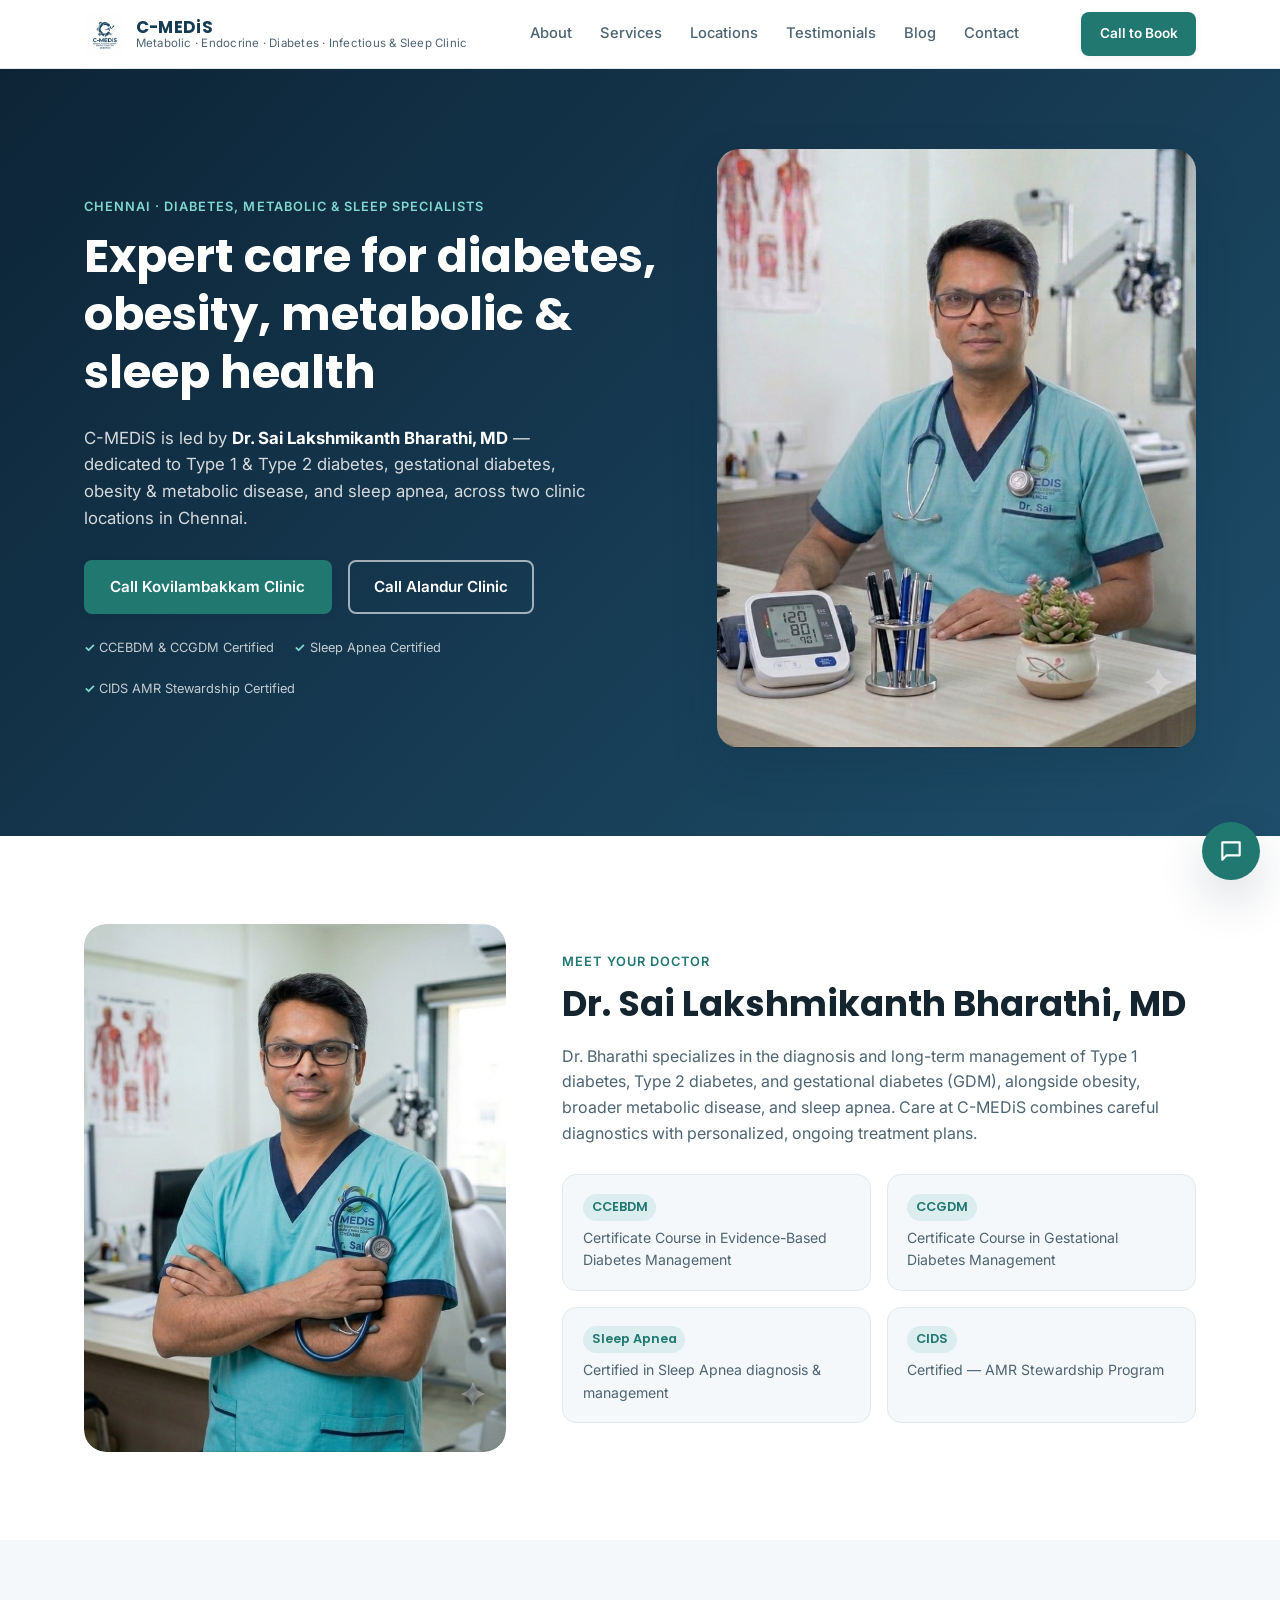
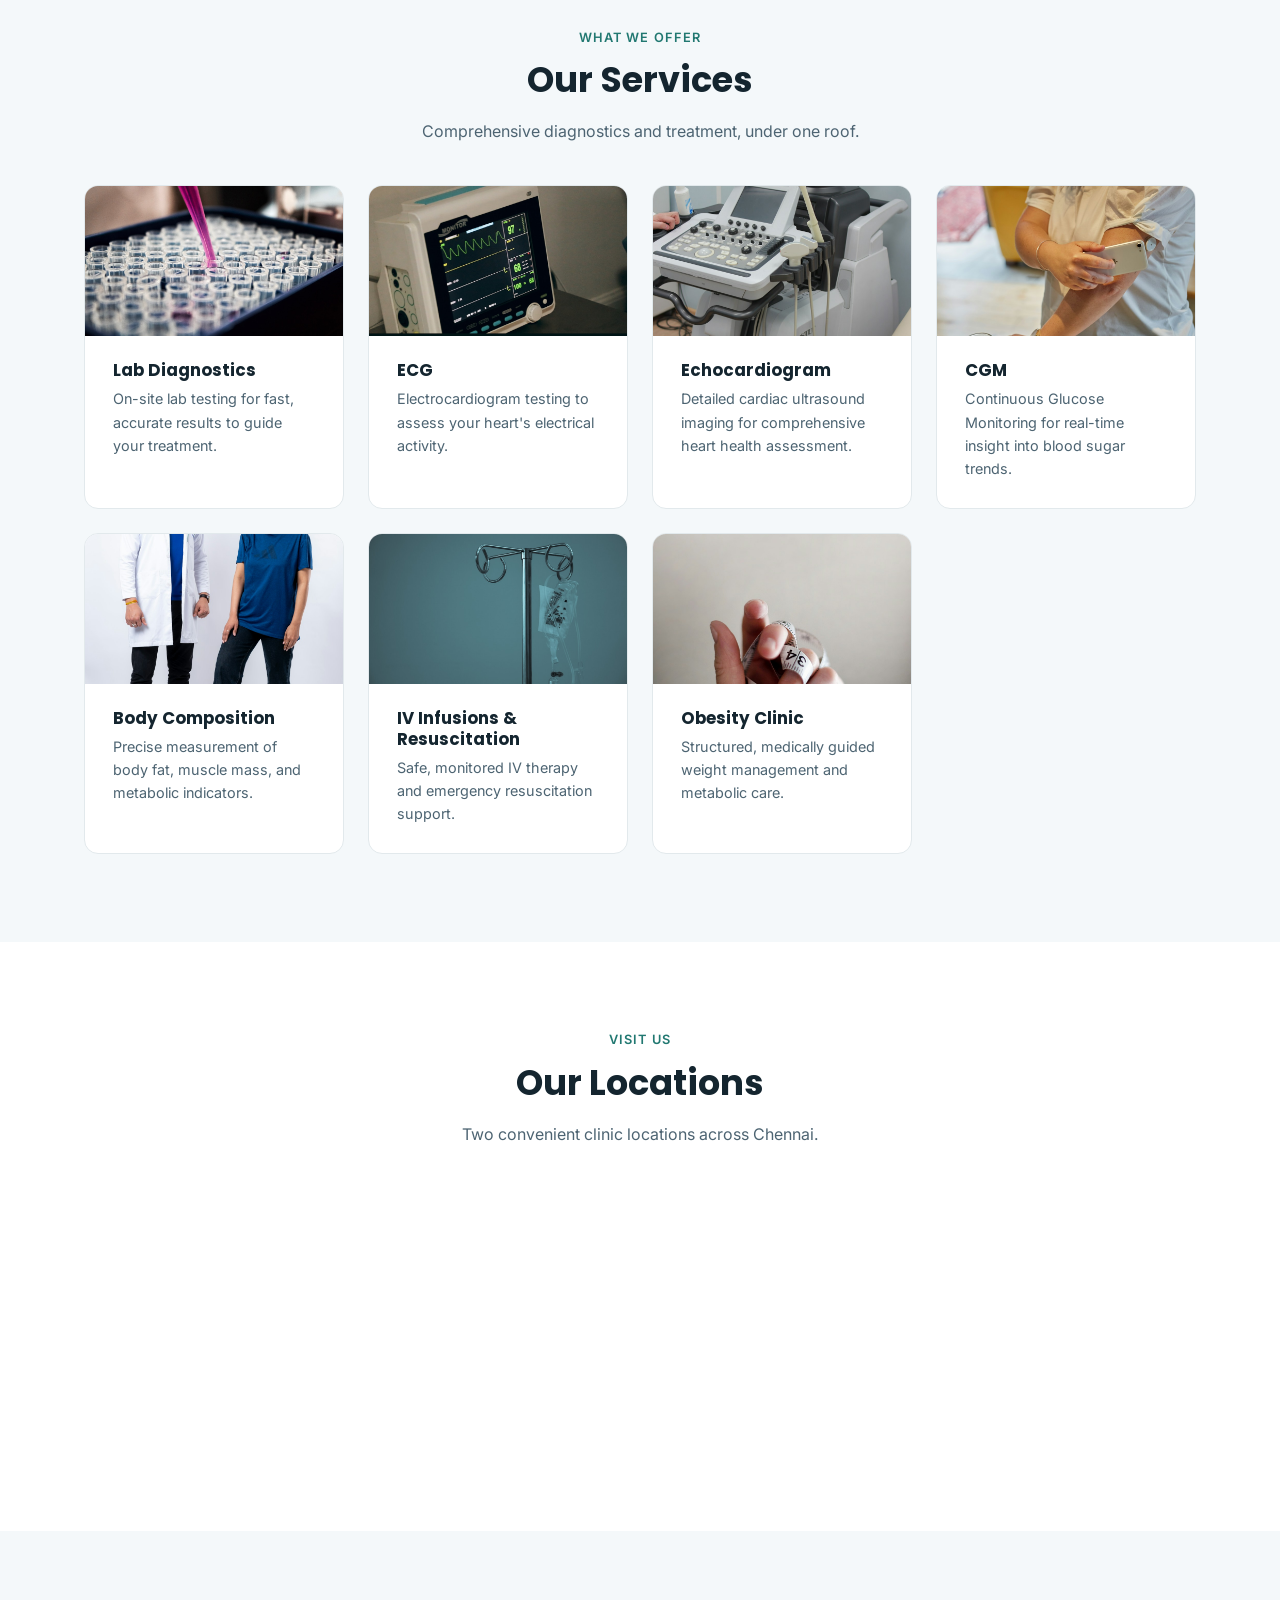
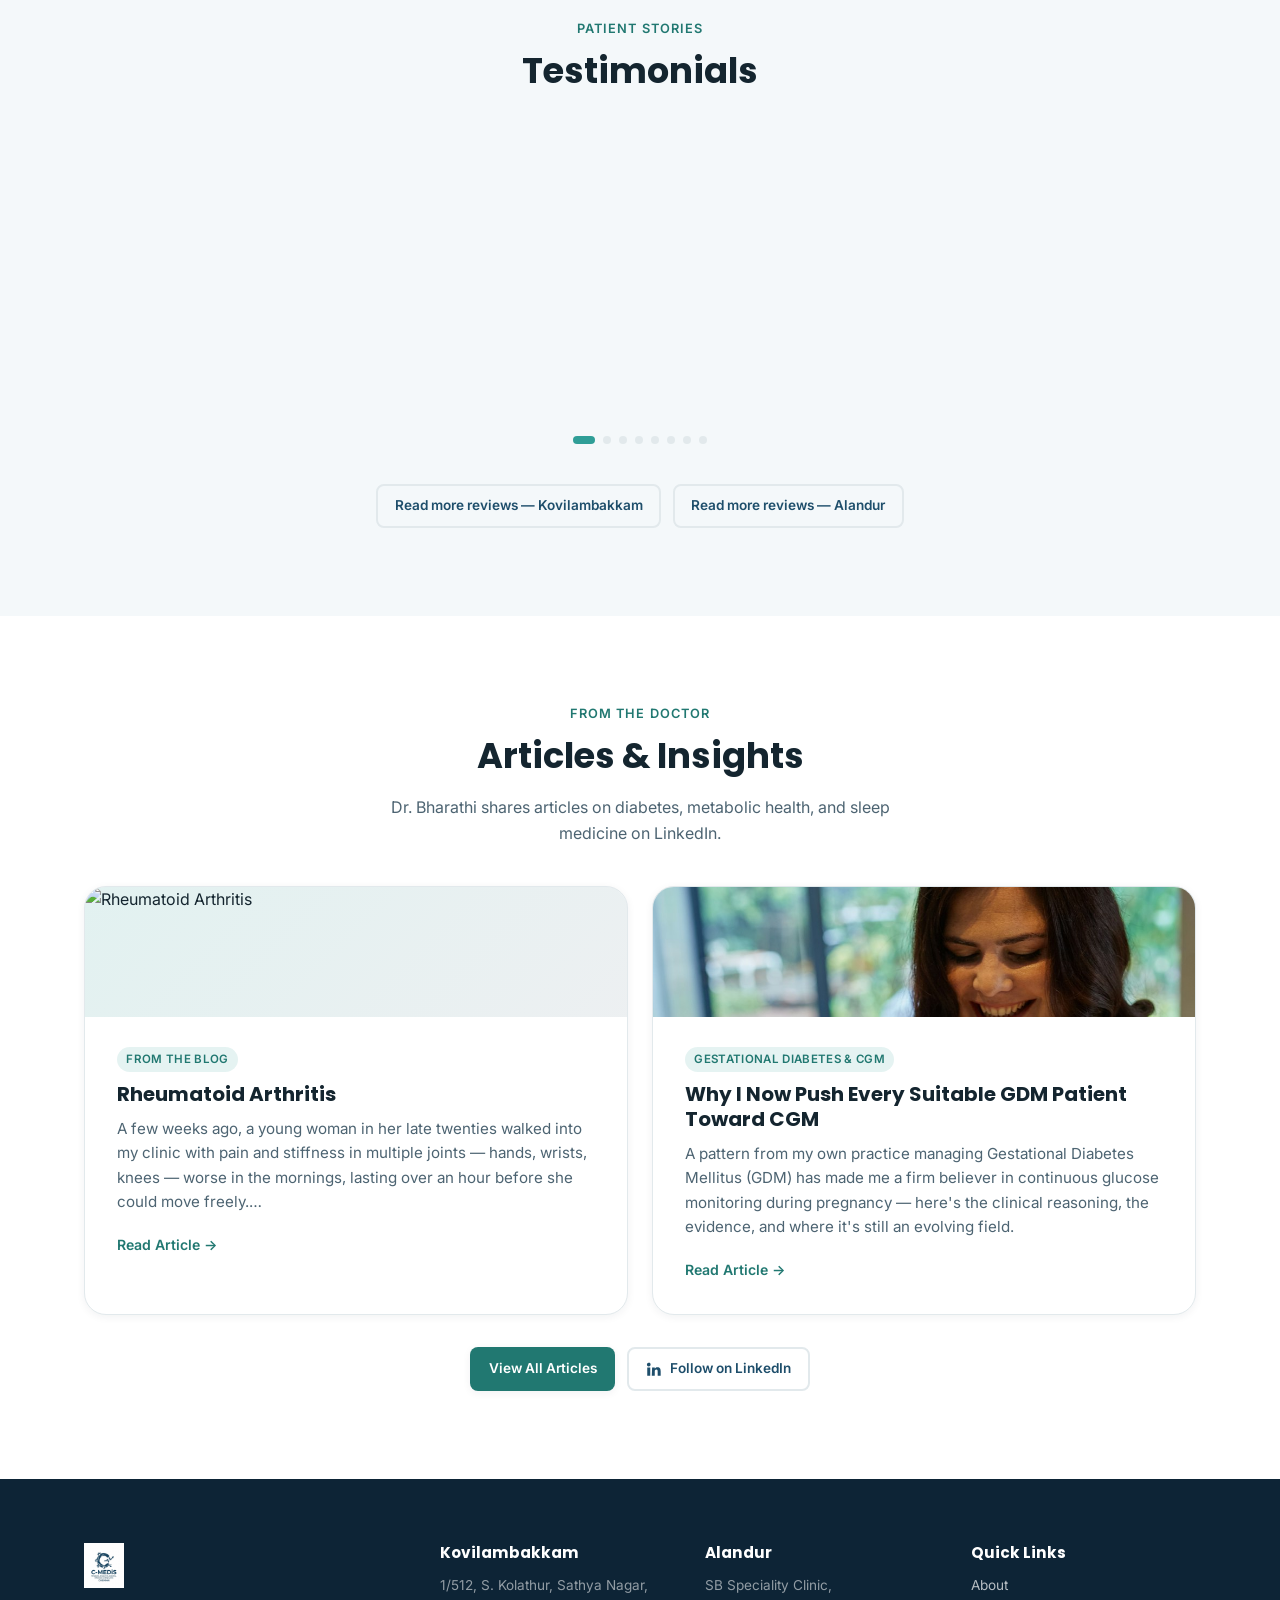
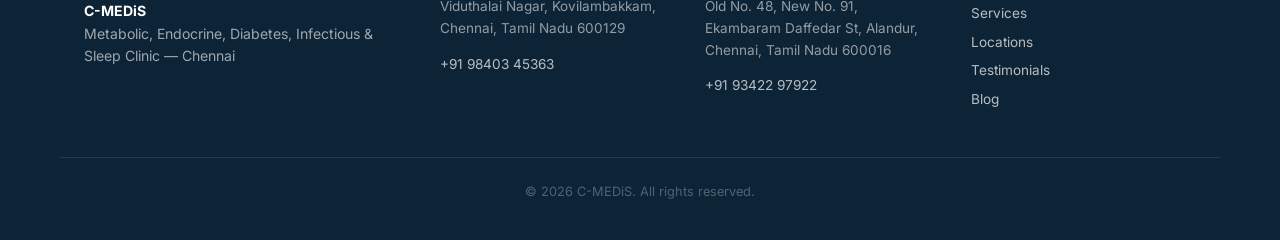
==== index.html @ f0bc8f62 "Replace hand-drawn SVG icons with real photos for Services and article covers" ====
<!DOCTYPE html>
<html lang="en">
<head>
<meta charset="UTF-8">
<meta name="viewport" content="width=device-width, initial-scale=1.0">
<title>C-MEDiS | Metabolic, Endocrine, Diabetes, Infectious &amp; Sleep Clinic, Chennai</title>
<meta name="description" content="C-MEDiS Chennai — Dr. Sai Lakshmikanth Bharathi, MD. Specialist care for diabetes, obesity, metabolic disease, endocrine disorders and sleep apnea. Two locations: Kovilambakkam &amp; Alandur.">
<link rel="icon" type="image/png" href="assets/images/favicon-256.png">
<link rel="apple-touch-icon" href="assets/images/favicon-256.png">
<meta property="og:type" content="website">
<meta property="og:url" content="https://cmedis.co.in/">
<meta property="og:title" content="C-MEDiS | Diabetes, Metabolic & Sleep Health, Chennai">
<meta property="og:description" content="Dr. Sai Lakshmikanth Bharathi, MD. Specialist care for diabetes, obesity, metabolic disease, endocrine disorders and sleep apnea. Two locations: Kovilambakkam & Alandur.">
<meta property="og:image" content="https://cmedis.co.in/assets/images/og-banner.jpg">
<meta name="twitter:card" content="summary_large_image">
<meta name="twitter:title" content="C-MEDiS | Diabetes, Metabolic & Sleep Health, Chennai">
<meta name="twitter:description" content="Dr. Sai Lakshmikanth Bharathi, MD. Specialist care for diabetes, obesity, metabolic disease, endocrine disorders and sleep apnea.">
<meta name="twitter:image" content="https://cmedis.co.in/assets/images/og-banner.jpg">
<link rel="preconnect" href="https://fonts.googleapis.com">
<link rel="preconnect" href="https://fonts.gstatic.com" crossorigin>
<link href="https://fonts.googleapis.com/css2?family=Poppins:wght@500;600;700&family=Inter:wght@400;500;600&display=swap" rel="stylesheet">
<link rel="stylesheet" href="css/styles.css">
</head>
<body>

<a href="#main" class="skip-link">Skip to main content</a>

<!-- ============ HEADER ============ -->
<header class="site-header" id="top">
  <div class="container header-inner">
    <a href="#top" class="brand">
      <img src="assets/images/logo.png" alt="C-MEDiS logo" class="brand-logo" onerror="this.style.display='none'">
      <span class="brand-text">
        <strong>C-MEDiS</strong>
        <small>Metabolic · Endocrine · Diabetes · Infectious &amp; Sleep Clinic</small>
      </span>
    </a>

    <nav class="main-nav" id="mainNav">
      <a href="#about">About</a>
      <a href="#services">Services</a>
      <a href="#locations">Locations</a>
      <a href="#testimonials">Testimonials</a>
      <a href="blog/index.html">Blog</a>
      <a href="#contact">Contact</a>
    </nav>

    <div class="header-actions">
      <a href="tel:+919840345363" class="btn btn-primary btn-sm">Call to Book</a>
      <button class="nav-toggle" id="navToggle" aria-label="Toggle menu" aria-expanded="false">
        <span></span><span></span><span></span>
      </button>
    </div>
  </div>
</header>

<!-- ============ HERO ============ -->
<section class="hero" id="main">
  <div class="container hero-inner">
    <div class="hero-copy">
      <p class="eyebrow">Chennai · Diabetes, Metabolic &amp; Sleep Specialists</p>
      <h1>Expert care for diabetes, obesity, metabolic &amp; sleep health</h1>
      <p class="hero-sub">
        C-MEDiS is led by <strong>Dr. Sai Lakshmikanth Bharathi, MD</strong> — dedicated to
        Type 1 &amp; Type 2 diabetes, gestational diabetes, obesity &amp; metabolic disease,
        and sleep apnea, across two clinic locations in Chennai.
      </p>
      <div class="hero-cta">
        <a href="tel:+919840345363" class="btn btn-primary">Call Kovilambakkam Clinic</a>
        <a href="tel:+919342297922" class="btn btn-outline">Call Alandur Clinic</a>
      </div>
      <ul class="hero-trust">
        <li>CCEBDM &amp; CCGDM Certified</li>
        <li>Sleep Apnea Certified</li>
        <li>CIDS AMR Stewardship Certified</li>
      </ul>
    </div>
    <div class="hero-media">
      <img src="assets/images/doctor6-web.jpg" alt="Dr. Sai Lakshmikanth Bharathi at C-MEDiS clinic" onerror="this.parentElement.classList.add('img-fallback');this.remove()">
    </div>
  </div>
</section>

<!-- ============ ABOUT ============ -->
<section class="section" id="about">
  <div class="container about-inner">
    <div class="about-media">
      <img src="assets/images/doctor1-web.jpg" alt="Dr. Sai Lakshmikanth Bharathi" onerror="this.parentElement.classList.add('img-fallback');this.remove()">
    </div>
    <div class="about-copy">
      <p class="eyebrow">Meet Your Doctor</p>
      <h2>Dr. Sai Lakshmikanth Bharathi, MD</h2>
      <p>
        Dr. Bharathi specializes in the diagnosis and long-term management of
        Type 1 diabetes, Type 2 diabetes, and gestational diabetes (GDM), alongside
        obesity, broader metabolic disease, and sleep apnea. Care at C-MEDiS combines
        careful diagnostics with personalized, ongoing treatment plans.
      </p>
      <div class="cred-grid">
        <div class="cred-card">
          <span class="cred-badge">CCEBDM</span>
          <p>Certificate Course in Evidence-Based Diabetes Management</p>
        </div>
        <div class="cred-card">
          <span class="cred-badge">CCGDM</span>
          <p>Certificate Course in Gestational Diabetes Management</p>
        </div>
        <div class="cred-card">
          <span class="cred-badge">Sleep Apnea</span>
          <p>Certified in Sleep Apnea diagnosis &amp; management</p>
        </div>
        <div class="cred-card">
          <span class="cred-badge">CIDS</span>
          <p>Certified — AMR Stewardship Program</p>
        </div>
      </div>
    </div>
  </div>
</section>

<!-- ============ SERVICES ============ -->
<section class="section section-muted" id="services">
  <div class="container">
    <p class="eyebrow center">What We Offer</p>
    <h2 class="center">Our Services</h2>
    <p class="section-lead center">Comprehensive diagnostics and treatment, under one roof.</p>

    <div class="services-grid">
      <div class="service-card">
        <div class="service-photo"><img src="assets/images/service-lab.jpg" alt="Lab technician pipetting samples for diagnostic testing" loading="lazy"></div>
        <div class="service-body">
          <h3>Lab Diagnostics</h3>
          <p>On-site lab testing for fast, accurate results to guide your treatment.</p>
        </div>
      </div>
      <div class="service-card">
        <div class="service-photo"><img src="assets/images/service-ecg.jpg" alt="ECG heart monitor display" loading="lazy"></div>
        <div class="service-body">
          <h3>ECG</h3>
          <p>Electrocardiogram testing to assess your heart's electrical activity.</p>
        </div>
      </div>
      <div class="service-card">
        <div class="service-photo"><img src="assets/images/service-echo.jpg" alt="Echocardiogram ultrasound machine" loading="lazy"></div>
        <div class="service-body">
          <h3>Echocardiogram</h3>
          <p>Detailed cardiac ultrasound imaging for comprehensive heart health assessment.</p>
        </div>
      </div>
      <div class="service-card">
        <div class="service-photo"><img src="assets/images/service-cgm.jpg" alt="Continuous glucose monitor sensor being scanned" loading="lazy"></div>
        <div class="service-body">
          <h3>CGM</h3>
          <p>Continuous Glucose Monitoring for real-time insight into blood sugar trends.</p>
        </div>
      </div>
      <div class="service-card">
        <div class="service-photo"><img src="assets/images/service-bodycomp.jpg" alt="Doctor supervising a body composition scale reading" loading="lazy"></div>
        <div class="service-body">
          <h3>Body Composition</h3>
          <p>Precise measurement of body fat, muscle mass, and metabolic indicators.</p>
        </div>
      </div>
      <div class="service-card">
        <div class="service-photo"><img src="assets/images/service-iv.jpg" alt="IV infusion drip stand" loading="lazy"></div>
        <div class="service-body">
          <h3>IV Infusions &amp; Resuscitation</h3>
          <p>Safe, monitored IV therapy and emergency resuscitation support.</p>
        </div>
      </div>
      <div class="service-card">
        <div class="service-photo"><img src="assets/images/service-obesity.jpg" alt="Measuring tape symbolizing weight management" loading="lazy"></div>
        <div class="service-body">
          <h3>Obesity Clinic</h3>
          <p>Structured, medically guided weight management and metabolic care.</p>
        </div>
      </div>
    </div>
  </div>
</section>

<!-- ============ LOCATIONS ============ -->
<section class="section" id="locations">
  <div class="container">
    <p class="eyebrow center">Visit Us</p>
    <h2 class="center">Our Locations</h2>
    <p class="section-lead center">Two convenient clinic locations across Chennai.</p>

    <div class="locations-grid">
      <div class="location-card">
        <h3>SB Health <span>(Kovilambakkam)</span></h3>
        <p class="location-address">
          1/512, S. Kolathur, Sathya Nagar, Viduthalai Nagar,<br>
          Kovilambakkam, Chennai, Tamil Nadu 600129
        </p>
        <p class="location-phone">
          <a href="tel:+919840345363">+91 98403 45363</a>
        </p>
        <div class="location-actions">
          <a href="tel:+919840345363" class="btn btn-primary btn-sm">Call to Book</a>
          <a href="https://maps.app.goo.gl/eN1LgoF3Zu6Ma2uc9" target="_blank" rel="noopener" class="btn btn-ghost btn-sm">Get Directions</a>
        </div>
      </div>

      <div class="location-card">
        <h3>SB Speciality Clinic <span>(Alandur)</span></h3>
        <p class="location-address">Old No. 48, New No. 91, Ekambaram Daffedar St,<br>Alandur, Chennai, Tamil Nadu 600016</p>
        <p class="location-phone">
          <a href="tel:+919342297922">+91 93422 97922</a>
        </p>
        <div class="location-actions">
          <a href="tel:+919342297922" class="btn btn-primary btn-sm">Call to Book</a>
          <a href="https://maps.app.goo.gl/2ot4N3J6yWoS56rT8" target="_blank" rel="noopener" class="btn btn-ghost btn-sm">Get Directions</a>
        </div>
      </div>
    </div>
  </div>
</section>

<!-- ============ TESTIMONIALS ============ -->
<section class="section section-muted" id="testimonials">
  <div class="container">
    <p class="eyebrow center">Patient Stories</p>
    <h2 class="center">Testimonials</h2>

    <div class="testimonial-carousel" id="testimonialCarousel">
      <button class="carousel-arrow prev" id="carouselPrev" aria-label="Previous testimonial">
        <svg viewBox="0 0 24 24"><path d="M15 6l-6 6 6 6"/></svg>
      </button>

      <div class="carousel-viewport">
        <div class="carousel-track" id="carouselTrack">
          <div class="testimonial-card">
            <p>"Dr. Sai has been the go-to doctor for our family's regular health checkups. He listens carefully and is simple, clear and structured with his communication. We also really appreciate his calm approach. Following his instructions has improved all of our health significantly."</p>
            <span class="testimonial-author">— Vidy Ivat, Google Review</span>
          </div>
          <div class="testimonial-card">
            <p>"I am very satisfied with the treatment and care provided by the doctor. The doctor listens patiently to all my concerns and explains everything clearly, including diet, medication, and lifestyle changes. My blood sugar levels have improved significantly under their guidance."</p>
            <span class="testimonial-author">— Athira Mukundan, Google Review</span>
          </div>
          <div class="testimonial-card">
            <p>"I have consulted Dr. Sai Lakshmikanth Bharathi sir for diabetics, he was very kind and super cool and his medicines are good 😊"</p>
            <span class="testimonial-author">— Manjula Venugopal, Google Review</span>
          </div>
          <div class="testimonial-card">
            <p>"I consulted Dr. Sai Lakshmikanth Bharathi sir, treatment was so good."</p>
            <span class="testimonial-author">— Vinod Kumar, Google Review</span>
          </div>
          <div class="testimonial-card">
            <p>"I always take my parents and siblings here. Love how careful and mindful he is when talking medication. Highly recommend for getting a clear picture of health without fear mongering."</p>
            <span class="testimonial-author">— Venkat Ivatury, Local Guide · Google Review</span>
          </div>
          <div class="testimonial-card">
            <p>"Friendly doctor, has good experience in diagnosing with the right treatment. Great doctor."</p>
            <span class="testimonial-author">— Aslam Basha, Google Review</span>
          </div>
          <div class="testimonial-card">
            <p>"What a fabulous doctor with a great kind of heart. It's really an honour to write about him — most importantly, the way he cared about my sister day to day and kept in touch is so heart touching. I believe the doctor is not someone who just cures an illness, but also boosts the patient's morale so they can feel much better than ever. It was there in his treatment. It's very rare to see such a humanitarian being in this profession. Thank you, and my best wishes always."</p>
            <span class="testimonial-author">— Venkat G, Google Review</span>
          </div>
          <div class="testimonial-card">
            <p>"Very good service and affordable price. Thanks, doctor, for hearing the patient's concerns and providing the solution and medicine accordingly."</p>
            <span class="testimonial-author">— Dharshwin Tagaraction, Google Review</span>
          </div>
        </div>
      </div>

      <button class="carousel-arrow next" id="carouselNext" aria-label="Next testimonial">
        <svg viewBox="0 0 24 24"><path d="M9 6l6 6-6 6"/></svg>
      </button>
    </div>
    <div class="carousel-dots" id="carouselDots"></div>

    <div class="location-actions center-actions testimonials-more">
      <a href="https://maps.app.goo.gl/eN1LgoF3Zu6Ma2uc9" target="_blank" rel="noopener" class="btn btn-ghost btn-sm">Read more reviews — Kovilambakkam</a>
      <a href="https://maps.app.goo.gl/2ot4N3J6yWoS56rT8" target="_blank" rel="noopener" class="btn btn-ghost btn-sm">Read more reviews — Alandur</a>
    </div>
  </div>
</section>

<!-- ============ INSIGHTS / ARTICLES ============ -->
<section class="section" id="insights">
  <div class="container">
    <p class="eyebrow center">From the Doctor</p>
    <h2 class="center">Articles &amp; Insights</h2>
    <p class="section-lead center">
      Dr. Bharathi shares articles on diabetes, metabolic health, and sleep medicine on LinkedIn.
    </p>

    <!--
      OWNER NOTE: This grid is auto-generated (latest 2 posts) by
      scripts/sync-godaddy-blog.mjs from blog/posts.json. Do not hand-edit
      the content between the markers — it will be overwritten on next sync.
    -->
    <div class="articles-grid" id="articlesGrid">
<!-- AUTO-GENERATED-POSTS-START -->
      <div class="article-card">
        <div class="article-cover" aria-hidden="true">
          <img src="https://img1.wsimg.com/isteam/ip/66b4d00a-db44-4e66-9231-28c65bf7ae11/280397.png" alt="Rheumatoid Arthritis">
        </div>
        <div class="article-body">
          <span class="article-tag">From the Blog</span>
          <h3>Rheumatoid Arthritis</h3>
          <p class="article-excerpt">
            A few weeks ago, a young woman in her late twenties walked into my clinic with pain and stiffness in multiple joints — hands, wrists, knees — worse in the mornings, lasting over an hour before she could move freely.…
          </p>
          <div class="article-actions">
            <a href="blog/rheumatoid-arthritis.html" class="article-readmore">Read Article &rarr;</a>
          </div>
        </div>
      </div>

      <div class="article-card">
        <div class="article-cover" aria-hidden="true">
          <img src="/assets/images/service-cgm.jpg" alt="Continuous glucose monitor sensor">
        </div>
        <div class="article-body">
          <span class="article-tag">Gestational Diabetes &amp; CGM</span>
          <h3>Why I Now Push Every Suitable GDM Patient Toward CGM</h3>
          <p class="article-excerpt">
            A pattern from my own practice managing Gestational Diabetes Mellitus (GDM) has made me a firm believer in continuous glucose monitoring during pregnancy — here's the clinical reasoning, the evidence, and where it's still an evolving field.
          </p>
          <div class="article-actions">
            <a href="blog/gdm-continuous-glucose-monitoring.html" class="article-readmore">Read Article &rarr;</a>
          </div>
        </div>
      </div>
<!-- AUTO-GENERATED-POSTS-END -->
    </div>

    <div class="articles-empty" id="articlesEmpty" hidden>
      <p>New articles are on the way — follow along on LinkedIn to catch them as they're published.</p>
    </div>

    <div class="location-actions center-actions">
      <a href="blog/index.html" class="btn btn-primary btn-sm">View All Articles</a>
      <a href="https://www.linkedin.com/in/sai-lakshmikanth-297a72a6/" target="_blank" rel="noopener" class="btn btn-ghost btn-sm">
        <svg viewBox="0 0 24 24" class="icon-linkedin" aria-hidden="true"><path d="M4.98 3.5A2.5 2.5 0 1 0 5 8.5a2.5 2.5 0 0 0-.02-5zM3 9.98h4V21H3zM9.5 9.98H13v1.51h.06c.49-.93 1.68-1.9 3.46-1.9 3.7 0 4.38 2.44 4.38 5.6V21h-4v-5.4c0-1.29-.02-2.94-1.79-2.94-1.8 0-2.08 1.4-2.08 2.85V21h-4z"/></svg>
        Follow on LinkedIn
      </a>
    </div>
  </div>
</section>

<!-- ============ CONTACT / FOOTER ============ -->
<footer class="site-footer" id="contact">
  <div class="container footer-inner">
    <div class="footer-brand">
      <img src="assets/images/logo.png" alt="C-MEDiS logo" class="footer-logo" onerror="this.style.display='none'">
      <p><strong>C-MEDiS</strong><br>Metabolic, Endocrine, Diabetes, Infectious &amp; Sleep Clinic — Chennai</p>
    </div>
    <div class="footer-col">
      <h3>Kovilambakkam</h3>
      <p>1/512, S. Kolathur, Sathya Nagar,<br>Viduthalai Nagar, Kovilambakkam,<br>Chennai, Tamil Nadu 600129</p>
      <a href="tel:+919840345363">+91 98403 45363</a>
    </div>
    <div class="footer-col">
      <h3>Alandur</h3>
      <p>SB Speciality Clinic,<br>Old No. 48, New No. 91,<br>Ekambaram Daffedar St, Alandur,<br>Chennai, Tamil Nadu 600016</p>
      <a href="tel:+919342297922">+91 93422 97922</a>
    </div>
    <div class="footer-col">
      <h3>Quick Links</h3>
      <a href="#about">About</a>
      <a href="#services">Services</a>
      <a href="#locations">Locations</a>
      <a href="#testimonials">Testimonials</a>
      <a href="blog/index.html">Blog</a>
    </div>
  </div>
  <div class="footer-bottom">
    <p>&copy; <span id="year"></span> C-MEDiS. All rights reserved.</p>
  </div>
</footer>

<!-- ============ CHATBOT WIDGET ============ -->
<div class="chatbot" id="chatbot">
  <button class="chatbot-toggle" id="chatbotToggle" aria-label="Open chat assistant">
    <svg viewBox="0 0 24 24" class="icon-chat"><path d="M4 4h16v12H8l-4 4z"/></svg>
    <svg viewBox="0 0 24 24" class="icon-close"><path d="M6 6l12 12M18 6L6 18"/></svg>
  </button>

  <div class="chatbot-panel" id="chatbotPanel">
    <div class="chatbot-header">
      <strong>C-MEDiS Assistant</strong>
      <span>Ask about services, locations &amp; appointments</span>
    </div>
    <div class="chatbot-messages" id="chatbotMessages"></div>
    <div class="chatbot-suggestions" id="chatbotSuggestions"></div>
    <form class="chatbot-input" id="chatbotForm">
      <input type="text" id="chatbotInput" placeholder="Type your question..." autocomplete="off">
      <button type="submit" aria-label="Send">
        <svg viewBox="0 0 24 24"><path d="M3 12l18-9-6 9 6 9-18-9z"/></svg>
      </button>
    </form>
  </div>
</div>

<script src="js/script.js"></script>
</body>
</html>
---- css/styles.css ----
/* ============ Design tokens ============ */
:root {
  --navy-900: #0d2436;
  --navy-800: #163c54;
  --navy-700: #1e4e6b;
  --navy-600: #2a648a;
  --teal-500: #2f9e97;
  --teal-600: #217871;
  --teal-700: #1a5f59;
  --bg: #ffffff;
  --bg-muted: #f4f8fa;
  --text-900: #14252f;
  --text-600: #4d6472;
  --text-400: #7c93a0;
  --border: #e2e9ec;

  --radius-sm: 8px;
  --radius-md: 14px;
  --radius-lg: 22px;
  --shadow-sm: 0 2px 8px rgba(13, 36, 54, 0.06);
  --shadow-md: 0 8px 24px rgba(13, 36, 54, 0.10);
  --shadow-lg: 0 20px 48px rgba(13, 36, 54, 0.16);

  --font-head: 'Poppins', system-ui, sans-serif;
  --font-body: 'Inter', system-ui, sans-serif;
}

@media (prefers-color-scheme: dark) {
  :root {
    --bg: #0b1c28;
    --bg-muted: #0f2431;
    --text-900: #eef4f7;
    --text-600: #a9bdc7;
    --text-400: #7c93a0;
    --border: #1c3646;
    /* Lightened so navy-800/700 stays visible as foreground text/icons on dark surfaces
       (used only for backgrounds are hardcoded separately and unaffected). */
    --navy-800: #9fc3de;
    --navy-700: #7fa8c9;
  }
}

* { box-sizing: border-box; }
html { scroll-behavior: smooth; }
body {
  margin: 0;
  font-family: var(--font-body);
  color: var(--text-900);
  background: var(--bg);
  line-height: 1.6;
  -webkit-font-smoothing: antialiased;
}
img { max-width: 100%; display: block; }
a { color: inherit; text-decoration: none; }
h1, h2, h3, h4 { font-family: var(--font-head); color: var(--text-900); margin: 0 0 0.5em; line-height: 1.25; }
p { margin: 0 0 1em; color: var(--text-600); }

.sr-only {
  position: absolute;
  width: 1px; height: 1px;
  padding: 0; margin: -1px;
  overflow: hidden;
  clip: rect(0,0,0,0);
  white-space: nowrap;
  border: 0;
}

.skip-link {
  position: absolute;
  left: -9999px;
  top: 0;
  background: var(--navy-900);
  color: #fff;
  padding: 0.85em 1.4em;
  z-index: 1000;
  border-radius: 0 0 8px 0;
  font-weight: 600;
  font-size: 0.9rem;
}
.skip-link:focus { left: 0; }

a:focus-visible, button:focus-visible, input:focus-visible {
  outline: 2px solid var(--teal-600);
  outline-offset: 2px;
}

@media (prefers-reduced-motion: reduce) {
  html { scroll-behavior: auto; }
  .reveal { opacity: 1 !important; transform: none !important; transition: none !important; }
  .carousel-track { transition: none !important; }
  * { animation-duration: 0.01ms !important; transition-duration: 0.01ms !important; }
}

.container {
  max-width: 1160px;
  margin: 0 auto;
  padding: 0 24px;
}

.eyebrow {
  font-size: 0.8rem;
  font-weight: 600;
  letter-spacing: 0.08em;
  text-transform: uppercase;
  color: var(--teal-600);
  margin-bottom: 0.75em;
}
.center { text-align: center; }
.section-lead { max-width: 560px; margin: 0 auto 2.5rem; text-align: center; }

/* ============ Buttons ============ */
.btn {
  display: inline-flex;
  align-items: center;
  justify-content: center;
  gap: 0.5em;
  padding: 0.85em 1.6em;
  border-radius: var(--radius-sm);
  font-weight: 600;
  font-size: 0.95rem;
  border: 2px solid transparent;
  cursor: pointer;
  transition: transform 0.15s ease, box-shadow 0.15s ease, background 0.15s ease;
  white-space: nowrap;
}
.btn:hover { transform: translateY(-2px); }
.btn-primary { background: var(--teal-600); color: #fff; box-shadow: var(--shadow-sm); }
.btn-primary:hover { background: var(--teal-700); box-shadow: var(--shadow-md); }
.btn-outline { border-color: rgba(255,255,255,0.6); color: #fff; }
.btn-outline:hover { background: rgba(255,255,255,0.12); }
.btn-ghost { border-color: var(--border); color: var(--navy-700); background: transparent; }
.btn-ghost:hover { border-color: var(--teal-600); color: var(--teal-600); }
.btn-sm { padding: 0.6em 1.2em; font-size: 0.85rem; min-height: 44px; }

/* ============ Header ============ */
.site-header {
  position: sticky;
  top: 0;
  z-index: 100;
  background: rgba(255,255,255,0.9);
  backdrop-filter: blur(10px);
  border-bottom: 1px solid var(--border);
}
@media (prefers-color-scheme: dark) {
  .site-header { background: rgba(11,28,40,0.85); }
}
.header-inner {
  display: flex;
  align-items: center;
  justify-content: space-between;
  padding: 12px 24px;
  gap: 1rem;
}
.brand { display: flex; align-items: center; gap: 0.6rem; }
.brand-logo { width: 42px; height: 42px; object-fit: contain; }
.brand-text { display: flex; flex-direction: column; line-height: 1.15; }
.brand-text strong { font-family: var(--font-head); font-size: 1.05rem; color: var(--navy-800); letter-spacing: 0.02em; }
.brand-text small { font-size: 0.72rem; color: var(--text-600); letter-spacing: 0.02em; }

.main-nav { display: flex; gap: 1.75rem; }
.main-nav a { font-weight: 500; font-size: 0.92rem; color: var(--text-600); transition: color 0.15s; }
.main-nav a:hover { color: var(--teal-600); }

.header-actions { display: flex; align-items: center; gap: 0.75rem; }
.nav-toggle {
  display: none;
  flex-direction: column;
  justify-content: center;
  align-items: center;
  gap: 5px;
  width: 44px;
  height: 44px;
  background: none;
  border: none;
  cursor: pointer;
  padding: 0;
}
.nav-toggle span { width: 22px; height: 2px; background: var(--navy-800); border-radius: 2px; }

/* ============ Hero ============ */
.hero {
  background: linear-gradient(135deg, #0d2436, #1e4e6b);
  color: #fff;
  padding: 5rem 0 5.5rem;
}
.hero-inner {
  display: grid;
  grid-template-columns: 1.1fr 0.9fr;
  align-items: center;
  gap: 3rem;
}
.hero .eyebrow { color: #7fd7cf; }
.hero h1 { font-size: clamp(2rem, 4vw, 2.9rem); color: #fff; }
.hero-sub { color: rgba(255,255,255,0.82); font-size: 1.05rem; max-width: 46ch; }
.hero-sub strong { color: #fff; }
.hero-cta { display: flex; flex-wrap: wrap; gap: 1rem; margin: 1.75rem 0 1.5rem; }
.hero-trust { list-style: none; padding: 0; margin: 0; display: flex; flex-wrap: wrap; gap: 1.25rem; }
.hero-trust li {
  font-size: 0.8rem;
  color: rgba(255,255,255,0.75);
  padding-left: 1.2em;
  position: relative;
}
.hero-trust li::before {
  content: "✓";
  position: absolute;
  left: 0;
  color: #7fd7cf;
  font-weight: 700;
}
.hero-media {
  border-radius: var(--radius-lg);
  overflow: hidden;
  box-shadow: var(--shadow-lg);
  aspect-ratio: 4/5;
  background: rgba(255,255,255,0.06);
}
.hero-media img { width: 100%; height: 100%; object-fit: cover; }
.hero-media.img-fallback, .hero-inner .img-fallback {
  display: flex; align-items: center; justify-content: center;
}
.about-media { aspect-ratio: 4/5; border-radius: var(--radius-lg); overflow: hidden; }
.about-media.img-fallback {
  display: flex; align-items: center; justify-content: center;
  background: var(--bg-muted);
  box-shadow: var(--shadow-md);
}
.hero-media.img-fallback::after, .about-media.img-fallback::after {
  content: "C-MEDiS";
  font-family: var(--font-head);
  font-weight: 600;
  color: rgba(255,255,255,0.3);
  font-size: 1.4rem;
}
.about-media.img-fallback::after { color: var(--text-400); }

/* ============ Sections ============ */
.section { padding: 5.5rem 0; }
.section-muted { background: var(--bg-muted); }
.section h2 { font-size: clamp(1.6rem, 3vw, 2.2rem); }

/* About */
.about-inner {
  display: grid;
  grid-template-columns: 0.8fr 1.2fr;
  gap: 3.5rem;
  align-items: center;
}
.about-media img {
  border-radius: var(--radius-lg);
  box-shadow: var(--shadow-md);
  aspect-ratio: 4/5;
  object-fit: cover;
  width: 100%;
}
.cred-grid {
  display: grid;
  grid-template-columns: repeat(2, 1fr);
  gap: 1rem;
  margin-top: 1.75rem;
}
.cred-card {
  background: var(--bg-muted);
  border: 1px solid var(--border);
  border-radius: var(--radius-md);
  padding: 1.1rem 1.2rem;
}
.cred-badge {
  display: inline-block;
  font-family: var(--font-head);
  font-weight: 600;
  font-size: 0.8rem;
  color: var(--teal-600);
  background: rgba(47,158,151,0.12);
  padding: 0.25em 0.7em;
  border-radius: 20px;
  margin-bottom: 0.5em;
}
.cred-card p { margin: 0; font-size: 0.88rem; color: var(--text-600); }

/* Services */
.services-grid {
  display: grid;
  grid-template-columns: repeat(auto-fit, minmax(240px, 1fr));
  gap: 1.5rem;
}
.service-card {
  background: var(--bg);
  border: 1px solid var(--border);
  border-radius: var(--radius-md);
  overflow: hidden;
  transition: transform 0.2s ease, box-shadow 0.2s ease;
}
.service-card:hover { transform: translateY(-4px); box-shadow: var(--shadow-md); }
.service-photo { height: 150px; overflow: hidden; background: var(--bg-muted); }
.service-photo img { width: 100%; height: 100%; object-fit: cover; object-position: center; }
.service-body { padding: 1.5rem 1.75rem 1.75rem; }
.service-card h3 { font-size: 1.05rem; margin-bottom: 0.4em; }
.service-card p { font-size: 0.9rem; margin: 0; }

/* Locations */
.locations-grid {
  display: grid;
  grid-template-columns: repeat(auto-fit, minmax(320px, 1fr));
  gap: 1.5rem;
}
.location-card {
  background: var(--bg);
  border: 1px solid var(--border);
  border-radius: var(--radius-md);
  padding: 2rem;
  box-shadow: var(--shadow-sm);
}
.location-card h3 { font-size: 1.2rem; }
.location-card h3 span { color: var(--text-600); font-weight: 400; font-size: 0.9rem; }
.location-address { font-size: 0.92rem; }
.location-phone a { font-family: var(--font-head); font-weight: 600; font-size: 1.15rem; color: var(--teal-600); }
@media (prefers-color-scheme: dark) {
  .location-phone a { color: #7fd7cf; }
}
.location-actions { display: flex; flex-wrap: wrap; gap: 0.75rem; margin-top: 1.25rem; }
.location-actions.center-actions { justify-content: center; }

/* Testimonials */
.testimonial-carousel {
  position: relative;
  max-width: 640px;
  margin: 0 auto;
  display: flex;
  align-items: center;
  gap: 1rem;
}
.carousel-viewport { flex: 1; overflow: hidden; }
.carousel-track {
  display: flex;
  transition: transform 0.4s ease;
}
.carousel-track .testimonial-card {
  min-width: 100%;
  box-sizing: border-box;
}
.testimonial-card {
  background: var(--bg);
  border: 1px solid var(--border);
  border-radius: var(--radius-md);
  padding: 2rem;
  box-shadow: var(--shadow-sm);
  min-height: 220px;
}
.testimonial-card p { font-size: 0.95rem; font-style: italic; }
.testimonial-author { font-size: 0.85rem; font-weight: 600; color: var(--navy-700); }

.carousel-arrow {
  flex-shrink: 0;
  width: 44px; height: 44px;
  border-radius: 50%;
  border: 1px solid var(--border);
  background: var(--bg);
  box-shadow: var(--shadow-sm);
  cursor: pointer;
  display: flex; align-items: center; justify-content: center;
  transition: background 0.15s ease, border-color 0.15s ease;
}
.carousel-arrow:hover { background: var(--teal-600); border-color: var(--teal-600); }
.carousel-arrow:hover svg { stroke: #fff; }
.carousel-arrow svg { width: 18px; height: 18px; fill: none; stroke: var(--navy-700); stroke-width: 2.4; stroke-linecap: round; stroke-linejoin: round; }

.carousel-dots {
  display: flex;
  justify-content: center;
  gap: 0.5rem;
  margin: 1.5rem 0 2.5rem;
}
.carousel-dot {
  width: 8px; height: 8px;
  border-radius: 50%;
  border: none;
  background: var(--border);
  padding: 0;
  cursor: pointer;
  transition: all 0.2s ease;
}
.carousel-dot.is-active { background: var(--teal-500); width: 22px; border-radius: 4px; }

.testimonials-more { justify-content: center; }

@media (max-width: 640px) {
  .testimonial-carousel { max-width: 100%; }
  .testimonial-card { padding: 1.5rem; min-height: 260px; }
}

/* Insights / Articles */
.articles-grid {
  display: grid;
  grid-template-columns: repeat(auto-fit, minmax(280px, 1fr));
  gap: 1.5rem;
  margin-bottom: 2rem;
}
.articles-grid.articles-grid-wide { max-width: 900px; margin-left: auto; margin-right: auto; }
.article-card {
  background: var(--bg);
  border: 1px solid var(--border);
  border-radius: var(--radius-lg);
  overflow: hidden;
  box-shadow: var(--shadow-sm);
}
.article-cover {
  height: 130px;
  display: flex;
  align-items: center;
  justify-content: center;
  background: linear-gradient(135deg, rgba(47,158,151,0.14), rgba(22,60,84,0.08));
}
.article-cover svg {
  width: 56px; height: 56px;
  fill: none;
  stroke: var(--teal-600);
  stroke-width: 2.2;
  stroke-linecap: round;
  stroke-linejoin: round;
}
.article-cover img { width: 100%; height: 100%; object-fit: cover; object-position: top center; }
.post-article .article-cover { height: 320px; }
.article-body { padding: 1.75rem 2rem 2rem; }
.article-tag {
  display: inline-block;
  font-size: 0.72rem;
  font-weight: 600;
  letter-spacing: 0.03em;
  text-transform: uppercase;
  color: var(--teal-600);
  background: rgba(47,158,151,0.12);
  padding: 0.3em 0.8em;
  border-radius: 20px;
  margin-bottom: 0.85em;
}
.article-card h3 { font-size: 1.25rem; margin-bottom: 0.5em; }
.article-excerpt { font-size: 0.95rem; }

.article-full { margin-top: 1rem; }
.article-full p { font-size: 0.92rem; }
.article-full h2 { font-size: 0.95rem; margin: 1.4em 0 0.5em; color: var(--navy-800); }

.check-list { list-style: none; padding: 0; margin: 0 0 1.2em; }
.check-list li {
  position: relative;
  padding-left: 1.6em;
  font-size: 0.92rem;
  color: var(--text-600);
  margin-bottom: 0.5em;
}
.check-list li::before {
  content: "";
  position: absolute;
  left: 0; top: 0.35em;
  width: 16px; height: 16px;
  border-radius: 50%;
  background: var(--teal-500);
}
.check-list li::after {
  content: "";
  position: absolute;
  left: 4px; top: 0.62em;
  width: 8px; height: 4px;
  border-left: 2px solid #fff;
  border-bottom: 2px solid #fff;
  transform: rotate(-45deg);
}

.article-disclaimer {
  font-size: 0.85rem;
  color: var(--text-600);
  background: var(--bg-muted);
  border-left: 3px solid var(--teal-500);
  border-radius: 6px;
  padding: 0.9em 1.1em;
  margin: 1.2em 0;
}
.article-signature {
  font-size: 0.85rem;
  color: var(--text-600);
  margin-top: 1.5em;
  padding-top: 1.2em;
  border-top: 1px solid var(--border);
}
.article-tags {
  display: flex;
  flex-wrap: wrap;
  gap: 0.5rem;
  margin-top: 1.2em;
}
.article-tags span {
  font-size: 0.75rem;
  color: var(--teal-600);
  background: rgba(47,158,151,0.1);
  padding: 0.3em 0.7em;
  border-radius: 20px;
}

.article-actions {
  display: flex;
  align-items: center;
  justify-content: space-between;
  flex-wrap: wrap;
  gap: 1rem;
  margin-top: 1.25rem;
}
.article-link { font-size: 0.85rem; font-weight: 600; color: var(--teal-600); }
.article-readmore {
  display: inline-flex;
  align-items: center;
  gap: 0.4em;
  font-family: var(--font-body);
  font-weight: 600;
  font-size: 0.88rem;
  color: var(--teal-600);
}
.article-readmore:hover { color: var(--teal-700); }

/* Blog / article page chrome */
.page-hero {
  background: linear-gradient(135deg, #0d2436, #1e4e6b);
  color: #fff;
  padding: 3.5rem 0;
  text-align: center;
}
.page-hero .eyebrow { color: #7fd7cf; }
.page-hero h1 { color: #fff; font-size: clamp(1.8rem, 3.5vw, 2.5rem); margin-bottom: 0.4em; }
.page-hero p { color: rgba(255,255,255,0.8); max-width: 560px; margin: 0 auto; }

.breadcrumb {
  display: inline-flex;
  align-items: center;
  gap: 0.4em;
  font-size: 0.85rem;
  font-weight: 600;
  color: var(--teal-600);
  margin-bottom: 1.5rem;
}
.breadcrumb:hover { color: var(--teal-700); }

.post-article {
  max-width: 720px;
  margin: 0 auto;
}
.post-article .article-tag { margin-bottom: 1em; }
.post-article h1 { font-size: clamp(1.6rem, 3vw, 2.1rem); margin-bottom: 0.6em; }
.post-meta {
  font-size: 0.85rem;
  color: var(--text-400);
  margin-bottom: 2rem;
}

.articles-empty {
  max-width: 520px;
  margin: 0 auto 2rem;
  text-align: center;
  background: var(--bg-muted);
  border: 1px dashed var(--border);
  border-radius: var(--radius-md);
  padding: 2rem;
}
.articles-empty p { margin: 0; }

.icon-linkedin { width: 18px; height: 18px; fill: currentColor; }

/* ============ Footer ============ */
.site-footer {
  background: var(--navy-900);
  color: rgba(255,255,255,0.75);
  padding: 4rem 0 0;
}
.footer-inner {
  display: grid;
  grid-template-columns: 1.4fr 1fr 1fr 1fr;
  gap: 2.5rem;
  padding-bottom: 2.5rem;
  border-bottom: 1px solid rgba(255,255,255,0.1);
}
.footer-logo { width: 40px; margin-bottom: 0.75rem; }
.footer-brand p { color: rgba(255,255,255,0.6); font-size: 0.88rem; }
.footer-brand strong { color: #fff; }
.footer-col h3 { color: #fff; font-size: 0.95rem; margin-bottom: 0.85em; }
.footer-col p { font-size: 0.85rem; color: rgba(255,255,255,0.55); }
.footer-col a { display: block; font-size: 0.85rem; color: rgba(255,255,255,0.7); margin-bottom: 0.5em; }
.footer-col a:hover { color: var(--teal-500); }
.footer-bottom { text-align: center; padding: 1.5rem 0; font-size: 0.8rem; color: rgba(255,255,255,0.6); }

/* ============ Reveal animation ============ */
.reveal { opacity: 0; transform: translateY(16px); transition: opacity 0.6s ease, transform 0.6s ease; }
.reveal.is-visible { opacity: 1; transform: translateY(0); }

/* ============ Chatbot ============ */
.chatbot { position: fixed; right: 20px; bottom: 20px; z-index: 200; }
.chatbot-toggle {
  width: 58px; height: 58px;
  border-radius: 50%;
  background: var(--teal-600);
  border: none;
  box-shadow: var(--shadow-lg);
  cursor: pointer;
  display: flex; align-items: center; justify-content: center;
  transition: background 0.15s ease, transform 0.15s ease;
}
.chatbot-toggle:hover { background: var(--teal-700); transform: scale(1.05); }
.chatbot-toggle svg { width: 26px; height: 26px; fill: none; stroke: #fff; stroke-width: 2; stroke-linecap: round; stroke-linejoin: round; }
.chatbot-toggle .icon-close { display: none; }
.chatbot.is-open .chatbot-toggle .icon-chat { display: none; }
.chatbot.is-open .chatbot-toggle .icon-close { display: block; }

.chatbot-panel {
  position: absolute;
  bottom: 74px;
  right: 0;
  width: 340px;
  max-width: calc(100vw - 40px);
  height: 460px;
  max-height: calc(100vh - 140px);
  background: var(--bg);
  border-radius: var(--radius-lg);
  box-shadow: var(--shadow-lg);
  border: 1px solid var(--border);
  display: flex;
  flex-direction: column;
  overflow: hidden;
  opacity: 0;
  transform: translateY(12px) scale(0.98);
  pointer-events: none;
  transition: opacity 0.2s ease, transform 0.2s ease;
}
.chatbot.is-open .chatbot-panel { opacity: 1; transform: translateY(0) scale(1); pointer-events: auto; }

.chatbot-header {
  background: linear-gradient(135deg, #0d2436, #1e4e6b);
  color: #fff;
  padding: 1rem 1.25rem;
  display: flex;
  flex-direction: column;
  gap: 2px;
}
.chatbot-header strong { font-family: var(--font-head); font-size: 0.95rem; }
.chatbot-header span { font-size: 0.72rem; color: rgba(255,255,255,0.7); }

.chatbot-messages {
  flex: 1;
  overflow-y: auto;
  padding: 1rem 1.1rem;
  display: flex;
  flex-direction: column;
  gap: 0.6rem;
}
.msg { max-width: 82%; padding: 0.6em 0.85em; border-radius: 12px; font-size: 0.85rem; line-height: 1.45; }
.msg-bot { background: var(--bg-muted); color: var(--text-900); align-self: flex-start; border-bottom-left-radius: 4px; }
.msg-user { background: var(--teal-600); color: #fff; align-self: flex-end; border-bottom-right-radius: 4px; }
.msg a { color: var(--teal-600); font-weight: 600; text-decoration: underline; }
.msg-bot a { color: var(--teal-600); }

.chatbot-suggestions {
  display: flex;
  flex-wrap: wrap;
  gap: 0.4rem;
  padding: 0 1.1rem 0.75rem;
}
.chip {
  font-size: 0.72rem;
  padding: 0.55em 0.85em;
  border-radius: 20px;
  border: 1px solid var(--border);
  background: var(--bg);
  color: var(--text-600);
  cursor: pointer;
  transition: background 0.15s ease, color 0.15s ease;
}
.chip:hover { background: var(--teal-600); color: #fff; border-color: var(--teal-600); }

.chatbot-input {
  display: flex;
  gap: 0.5rem;
  padding: 0.75rem;
  border-top: 1px solid var(--border);
}
.chatbot-input input {
  flex: 1;
  border: 1px solid var(--border);
  border-radius: 20px;
  padding: 0.6em 1em;
  font-size: 0.85rem;
  font-family: var(--font-body);
  background: var(--bg);
  color: var(--text-900);
}
.chatbot-input input:focus { outline: 2px solid var(--teal-600); outline-offset: 1px; }
.chatbot-input button {
  width: 44px; height: 44px;
  border-radius: 50%;
  border: none;
  background: var(--teal-600);
  cursor: pointer;
  display: flex; align-items: center; justify-content: center;
  flex-shrink: 0;
}
.chatbot-input button svg { width: 17px; height: 17px; fill: var(--teal-600); stroke: #fff; }
.chatbot-input button:hover { background: var(--teal-700); }

/* ============ Responsive ============ */
@media (max-width: 900px) {
  .hero-inner, .about-inner { grid-template-columns: 1fr; }
  .hero-media { order: -1; max-width: 320px; margin: 0 auto; }
  .about-media { max-width: 320px; margin: 0 auto; }
  .footer-inner { grid-template-columns: repeat(2, 1fr); }
}
@media (max-width: 720px) {
  .main-nav {
    position: fixed;
    top: 66px; left: 0; right: 0;
    background: var(--bg);
    flex-direction: column;
    padding: 1.25rem 24px;
    gap: 1rem;
    border-bottom: 1px solid var(--border);
    transform: translateY(-140%);
    transition: transform 0.25s ease;
  }
  .main-nav.is-open { transform: translateY(0); }
  .nav-toggle { display: flex; }
  .header-actions .btn-sm { display: none; }
  .footer-inner { grid-template-columns: 1fr; }
  .chatbot-panel { width: calc(100vw - 32px); right: -4px; }
}
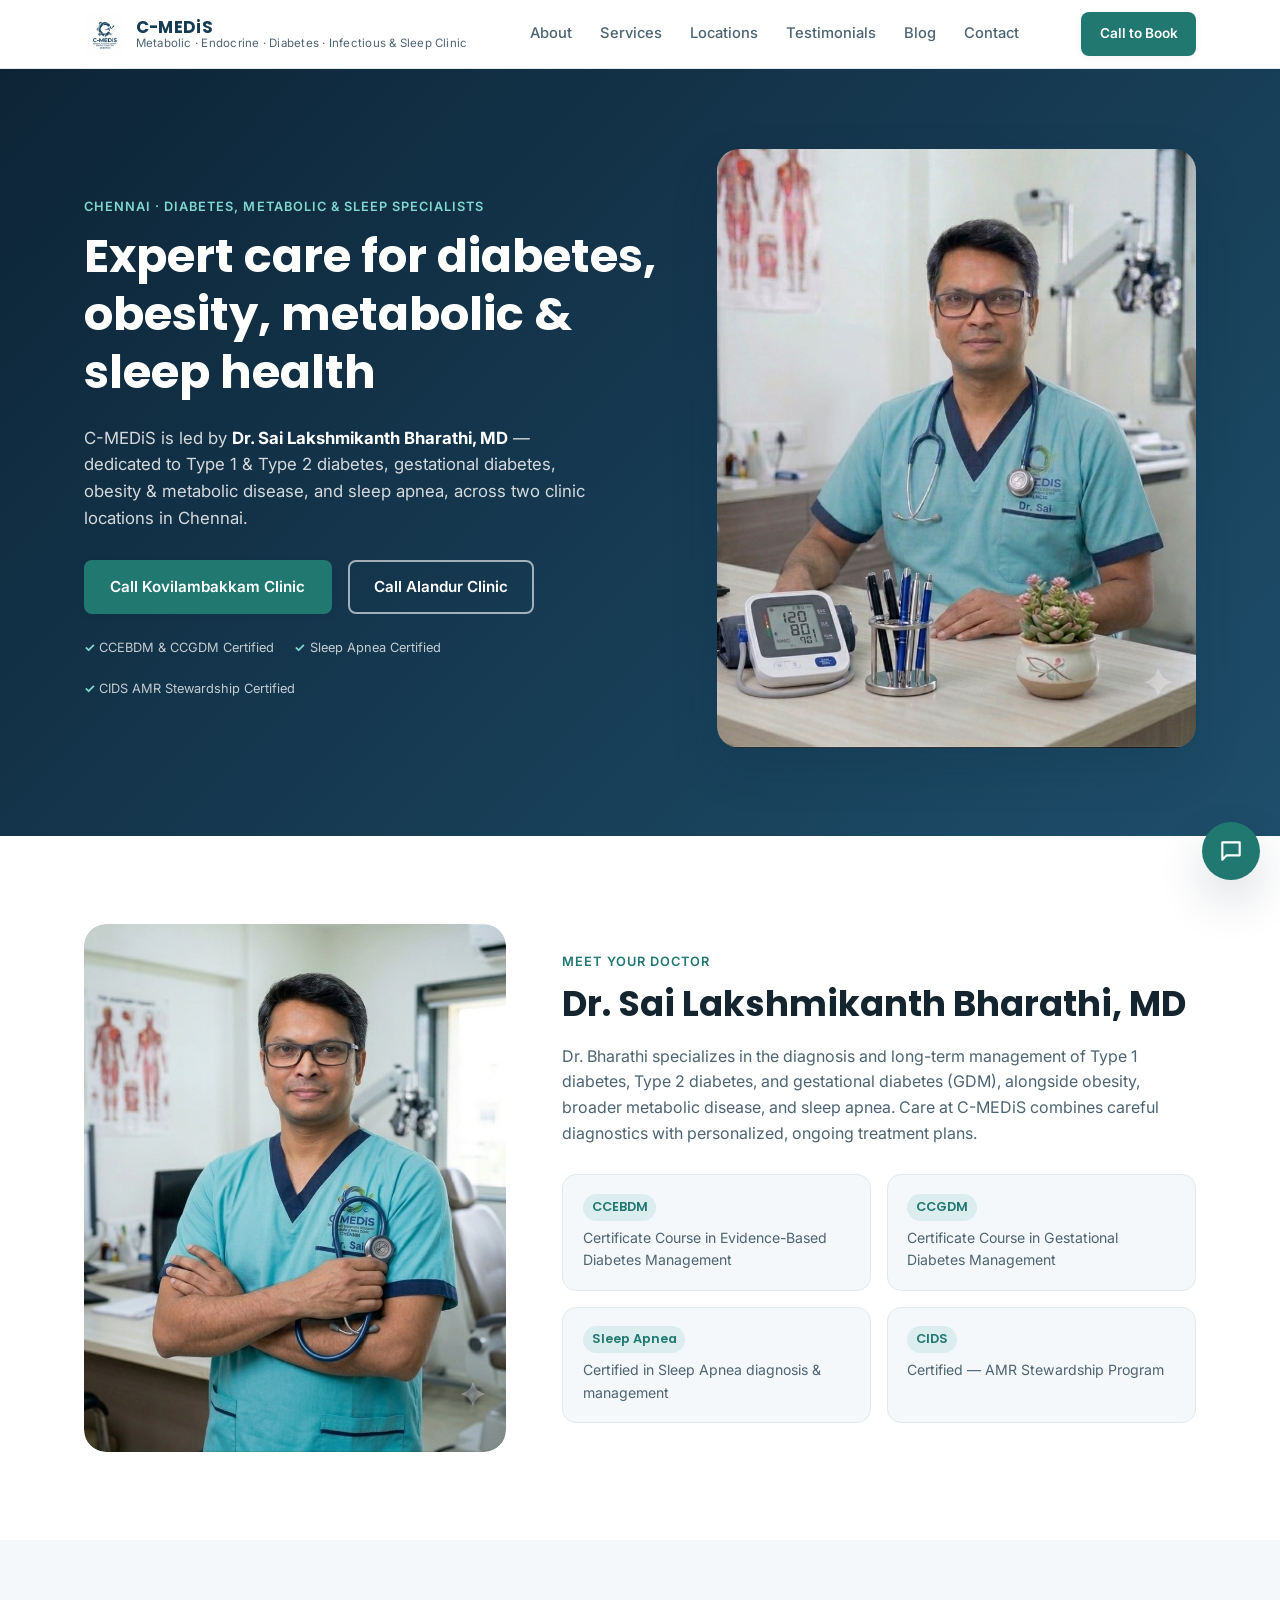
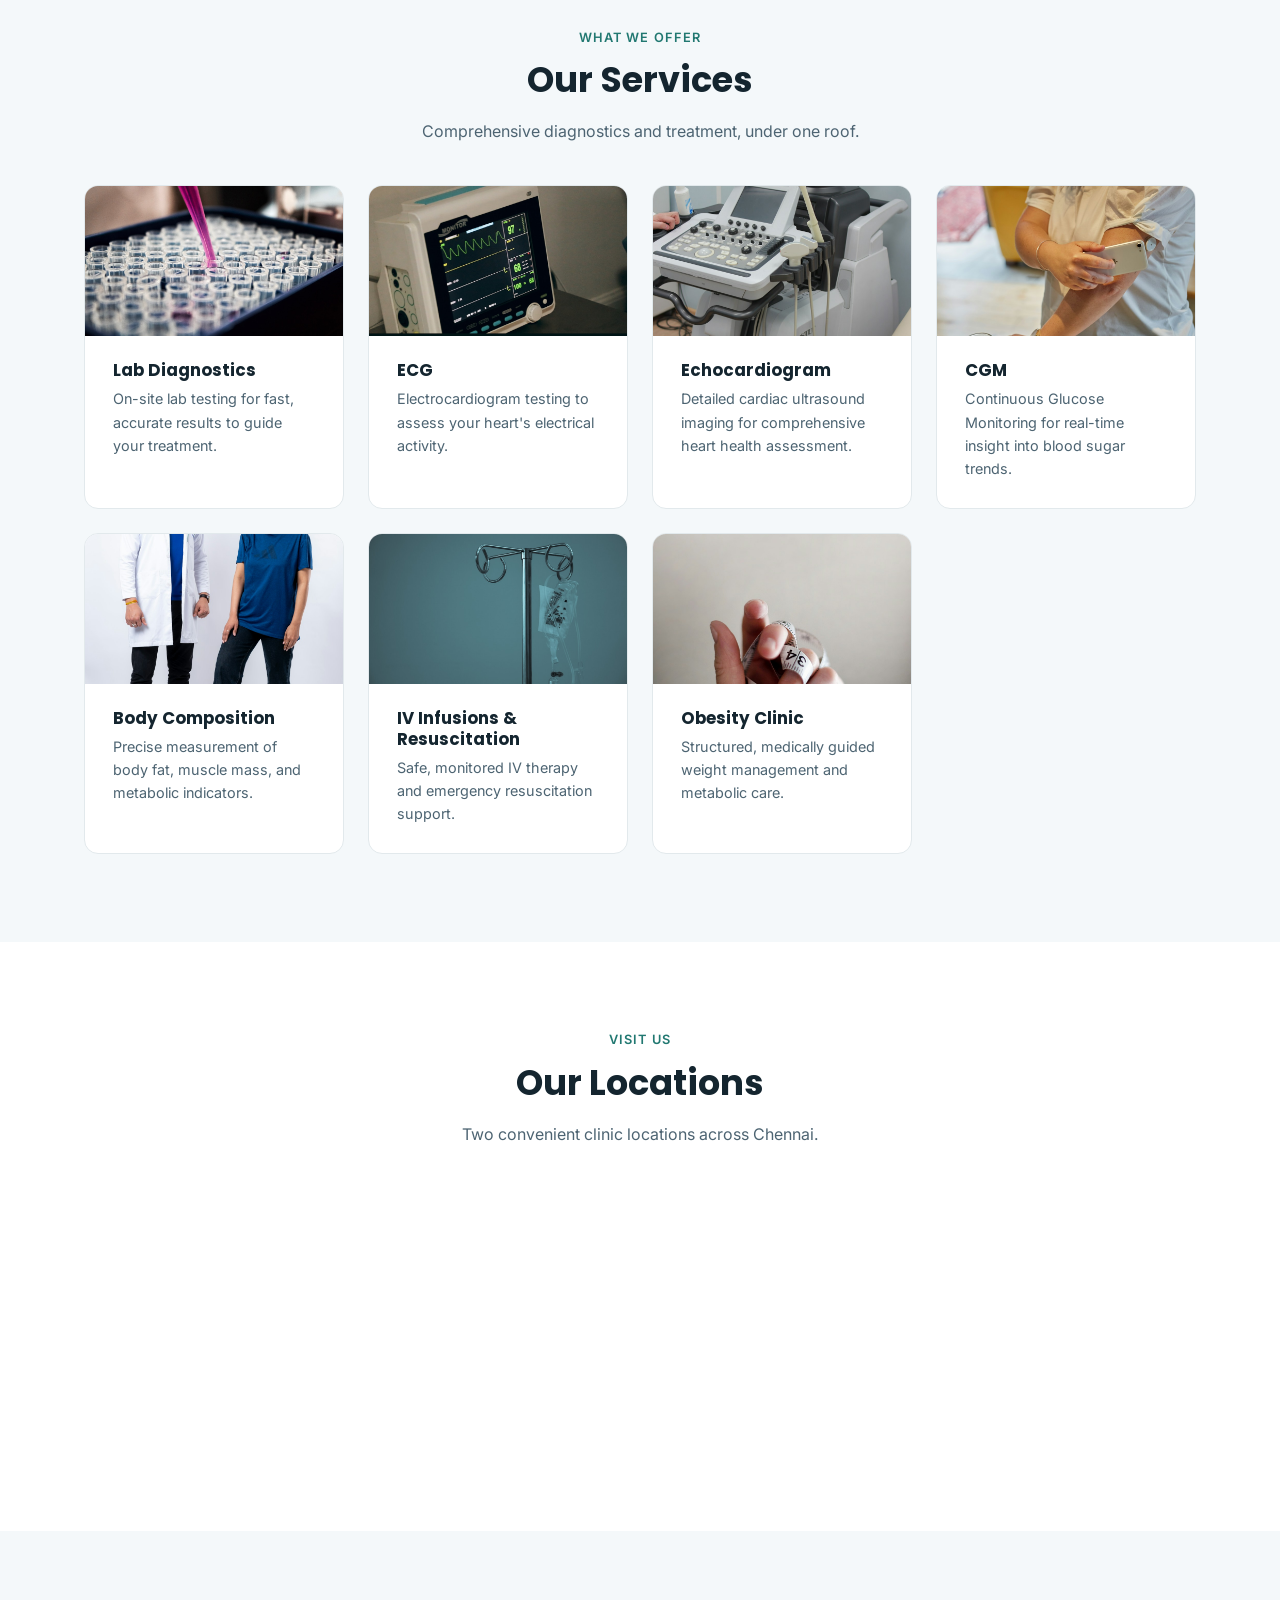
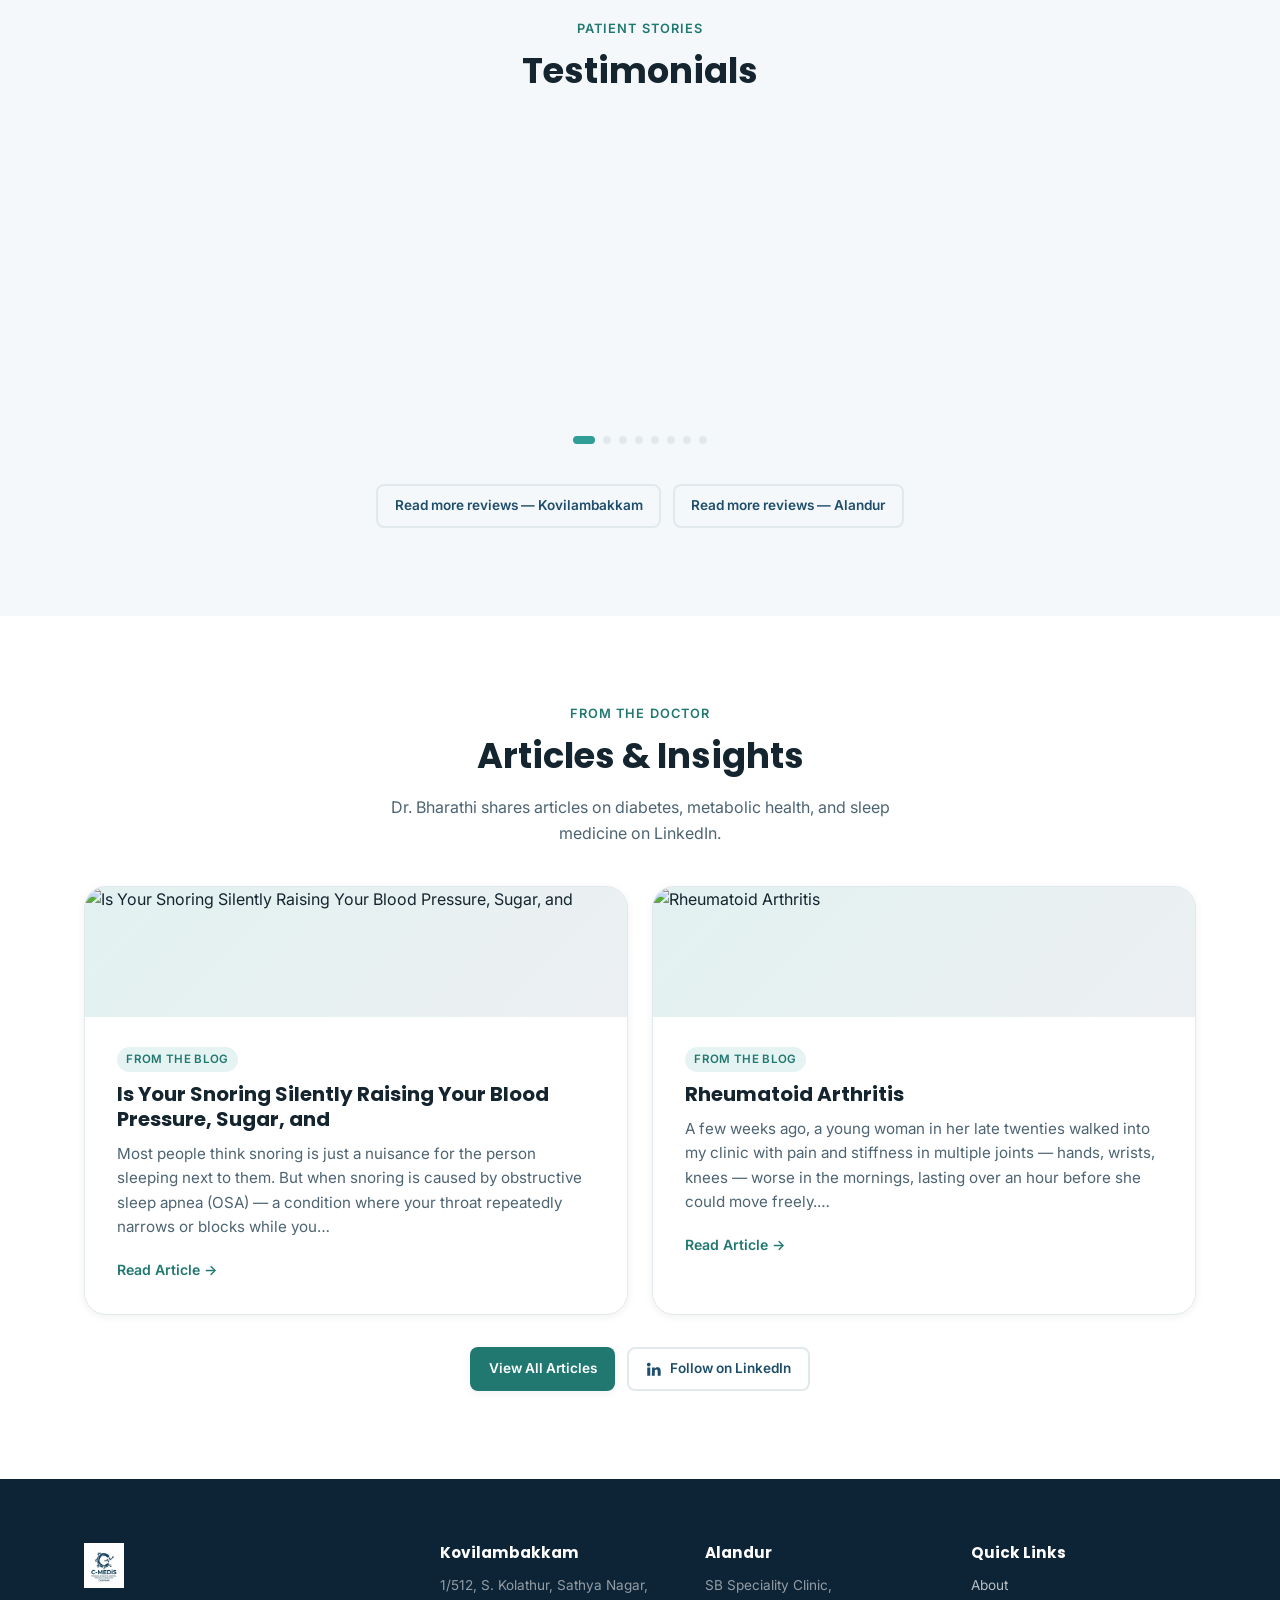
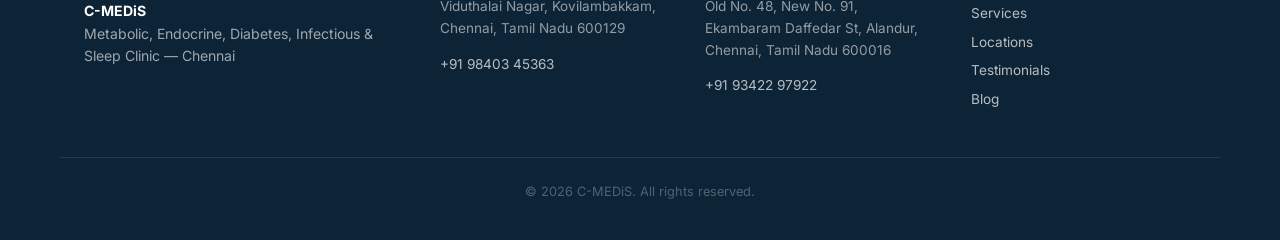
==== commit d58096f6: "Auto-sync: new post(s) from GoDaddy blog" ====
--- a/index.html
+++ b/index.html
@@ -296,6 +296,22 @@
 <!-- AUTO-GENERATED-POSTS-START -->
       <div class="article-card">
         <div class="article-cover" aria-hidden="true">
+          <img src="https://img1.wsimg.com/isteam/ip/66b4d00a-db44-4e66-9231-28c65bf7ae11/280890.png" alt="Is Your Snoring Silently Raising Your Blood Pressure, Sugar, and">
+        </div>
+        <div class="article-body">
+          <span class="article-tag">From the Blog</span>
+          <h3>Is Your Snoring Silently Raising Your Blood Pressure, Sugar, and</h3>
+          <p class="article-excerpt">
+            Most people think snoring is just a nuisance for the person sleeping next to them. But when snoring is caused by obstructive sleep apnea (OSA) — a condition where your throat repeatedly narrows or blocks while you…
+          </p>
+          <div class="article-actions">
+            <a href="blog/is-your-snoring-silently-raising-your-blood-pressure-sugar-and.html" class="article-readmore">Read Article &rarr;</a>
+          </div>
+        </div>
+      </div>
+
+      <div class="article-card">
+        <div class="article-cover" aria-hidden="true">
           <img src="https://img1.wsimg.com/isteam/ip/66b4d00a-db44-4e66-9231-28c65bf7ae11/280397.png" alt="Rheumatoid Arthritis">
         </div>
         <div class="article-body">
@@ -309,22 +325,6 @@
           </div>
         </div>
       </div>
-
-      <div class="article-card">
-        <div class="article-cover" aria-hidden="true">
-          <img src="/assets/images/service-cgm.jpg" alt="Continuous glucose monitor sensor">
-        </div>
-        <div class="article-body">
-          <span class="article-tag">Gestational Diabetes &amp; CGM</span>
-          <h3>Why I Now Push Every Suitable GDM Patient Toward CGM</h3>
-          <p class="article-excerpt">
-            A pattern from my own practice managing Gestational Diabetes Mellitus (GDM) has made me a firm believer in continuous glucose monitoring during pregnancy — here's the clinical reasoning, the evidence, and where it's still an evolving field.
-          </p>
-          <div class="article-actions">
-            <a href="blog/gdm-continuous-glucose-monitoring.html" class="article-readmore">Read Article &rarr;</a>
-          </div>
-        </div>
-      </div>
 <!-- AUTO-GENERATED-POSTS-END -->
     </div>
 
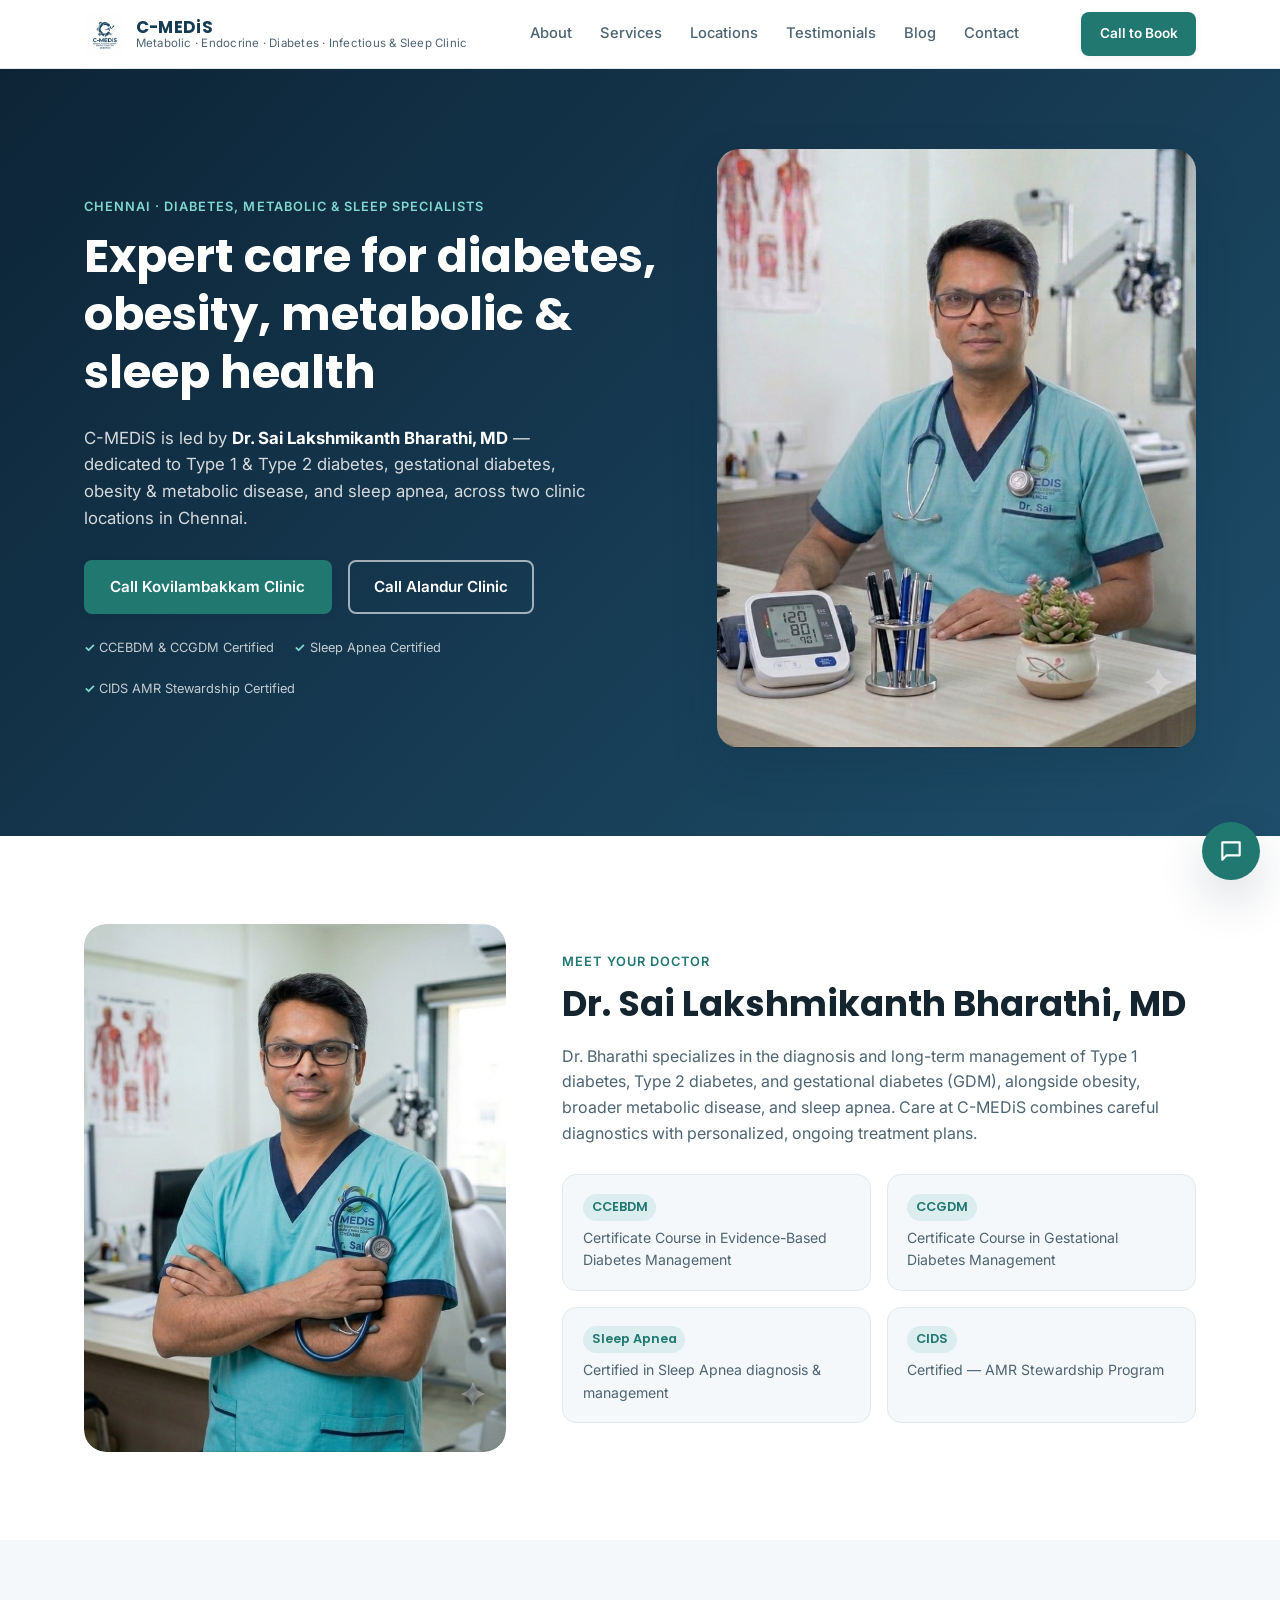
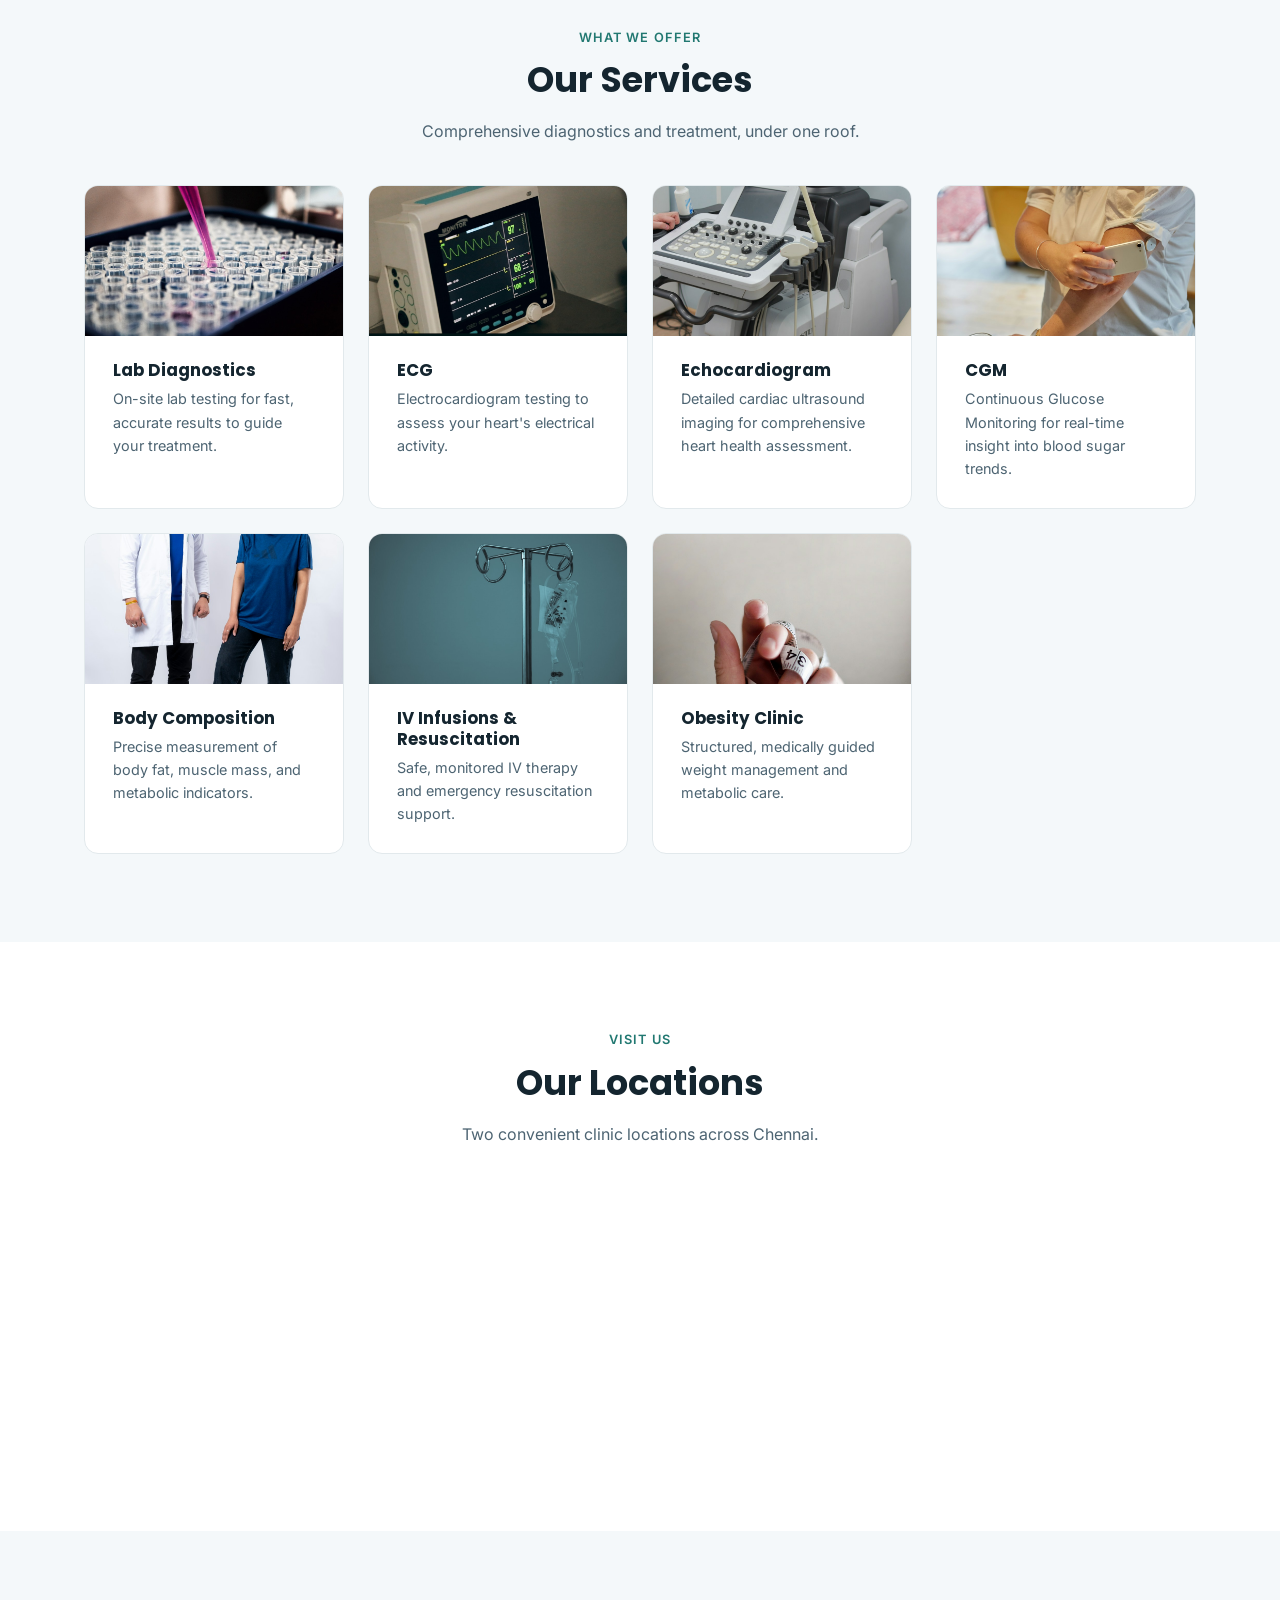
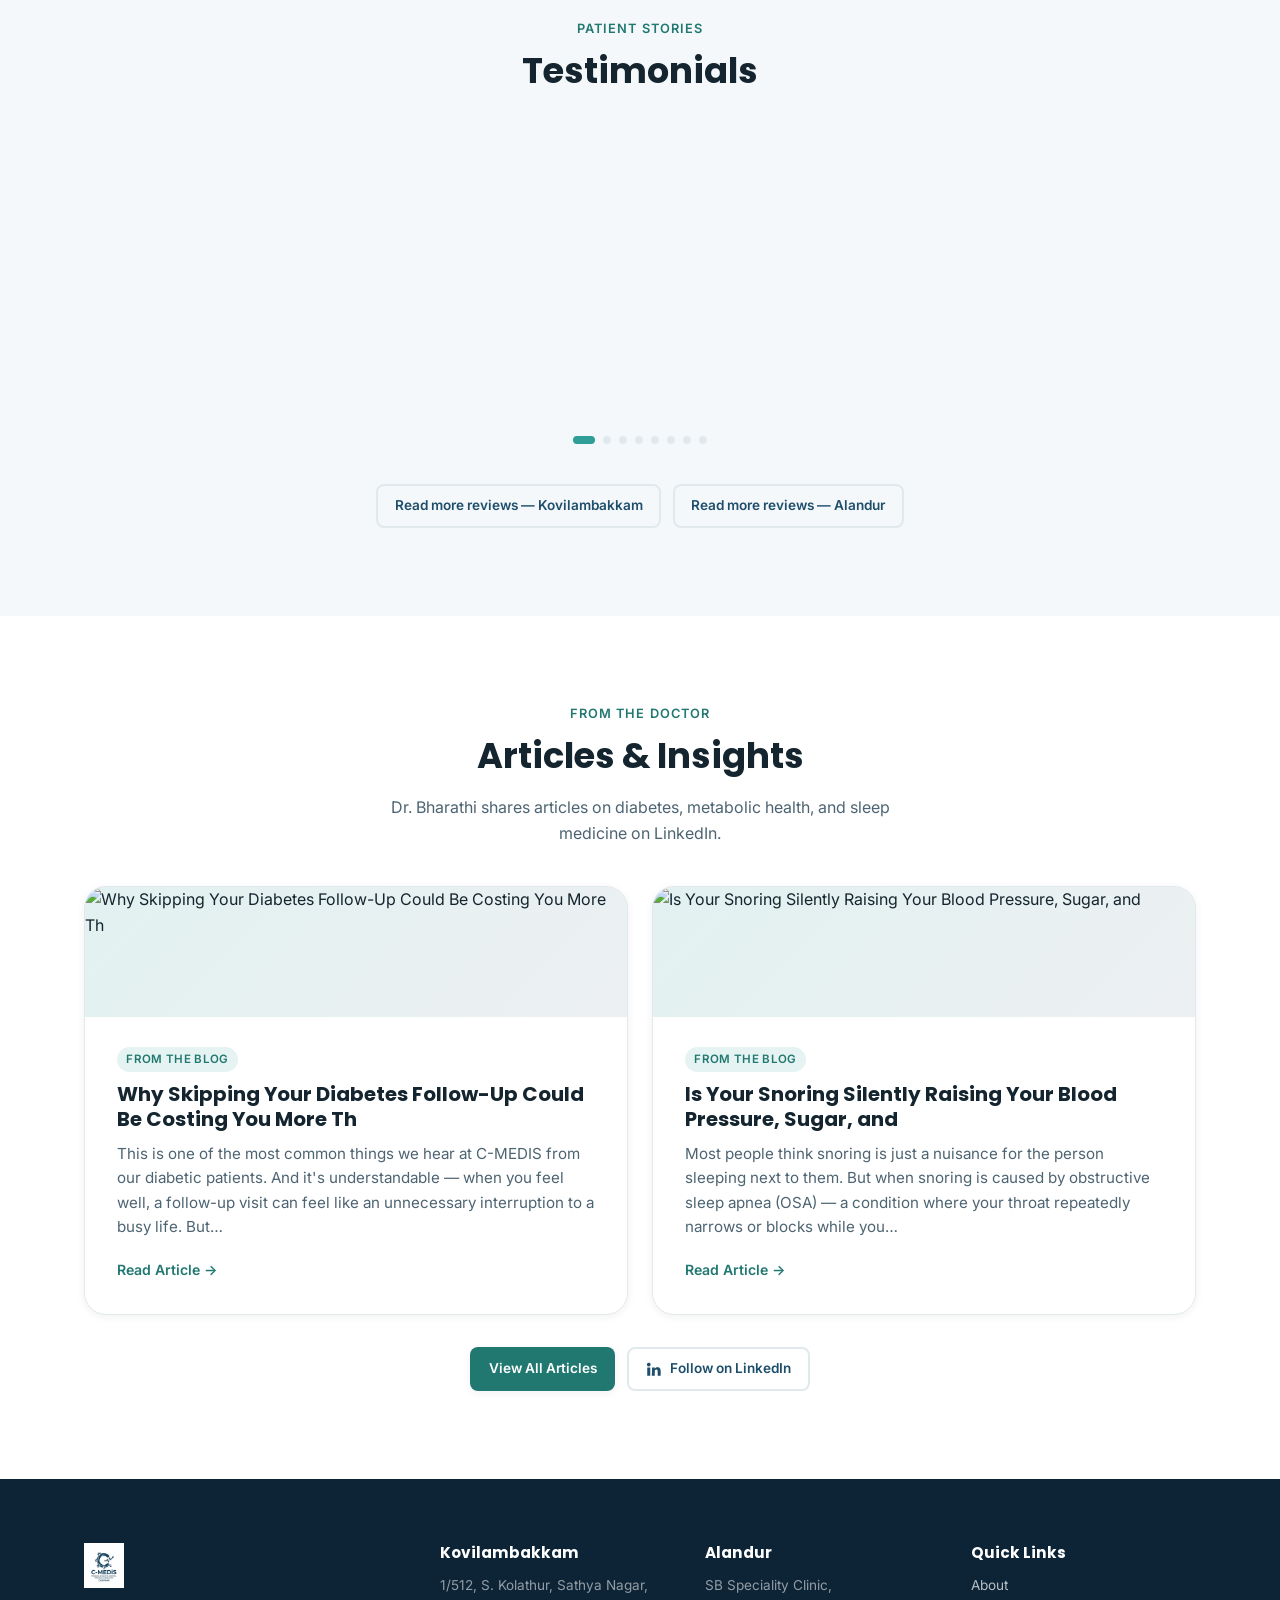
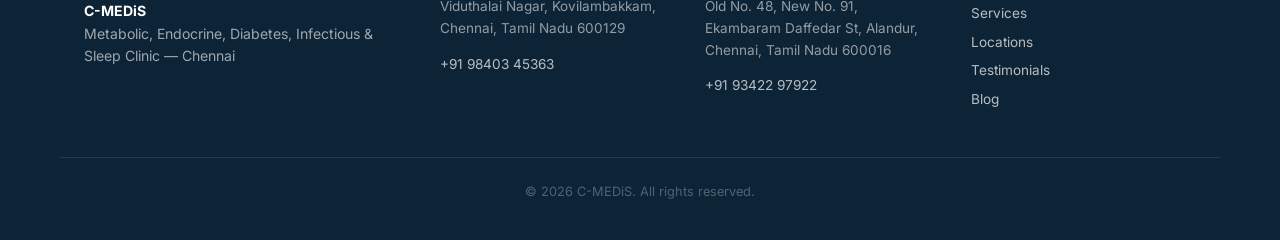
==== commit c68a94b8: "Auto-sync: new post(s) from GoDaddy blog" ====
--- a/index.html
+++ b/index.html
@@ -296,6 +296,22 @@
 <!-- AUTO-GENERATED-POSTS-START -->
       <div class="article-card">
         <div class="article-cover" aria-hidden="true">
+          <img src="https://img1.wsimg.com/isteam/ip/66b4d00a-db44-4e66-9231-28c65bf7ae11/292290.png" alt="Why Skipping Your Diabetes Follow-Up Could Be Costing You More Th">
+        </div>
+        <div class="article-body">
+          <span class="article-tag">From the Blog</span>
+          <h3>Why Skipping Your Diabetes Follow-Up Could Be Costing You More Th</h3>
+          <p class="article-excerpt">
+            This is one of the most common things we hear at C-MEDIS from our diabetic patients. And it's understandable — when you feel well, a follow-up visit can feel like an unnecessary interruption to a busy life. But…
+          </p>
+          <div class="article-actions">
+            <a href="blog/why-skipping-your-diabetes-follow-up-could-be-costing-you-more-th.html" class="article-readmore">Read Article &rarr;</a>
+          </div>
+        </div>
+      </div>
+
+      <div class="article-card">
+        <div class="article-cover" aria-hidden="true">
           <img src="https://img1.wsimg.com/isteam/ip/66b4d00a-db44-4e66-9231-28c65bf7ae11/280890.png" alt="Is Your Snoring Silently Raising Your Blood Pressure, Sugar, and">
         </div>
         <div class="article-body">
@@ -309,22 +325,6 @@
           </div>
         </div>
       </div>
-
-      <div class="article-card">
-        <div class="article-cover" aria-hidden="true">
-          <img src="https://img1.wsimg.com/isteam/ip/66b4d00a-db44-4e66-9231-28c65bf7ae11/280397.png" alt="Rheumatoid Arthritis">
-        </div>
-        <div class="article-body">
-          <span class="article-tag">From the Blog</span>
-          <h3>Rheumatoid Arthritis</h3>
-          <p class="article-excerpt">
-            A few weeks ago, a young woman in her late twenties walked into my clinic with pain and stiffness in multiple joints — hands, wrists, knees — worse in the mornings, lasting over an hour before she could move freely.…
-          </p>
-          <div class="article-actions">
-            <a href="blog/rheumatoid-arthritis.html" class="article-readmore">Read Article &rarr;</a>
-          </div>
-        </div>
-      </div>
 <!-- AUTO-GENERATED-POSTS-END -->
     </div>
 
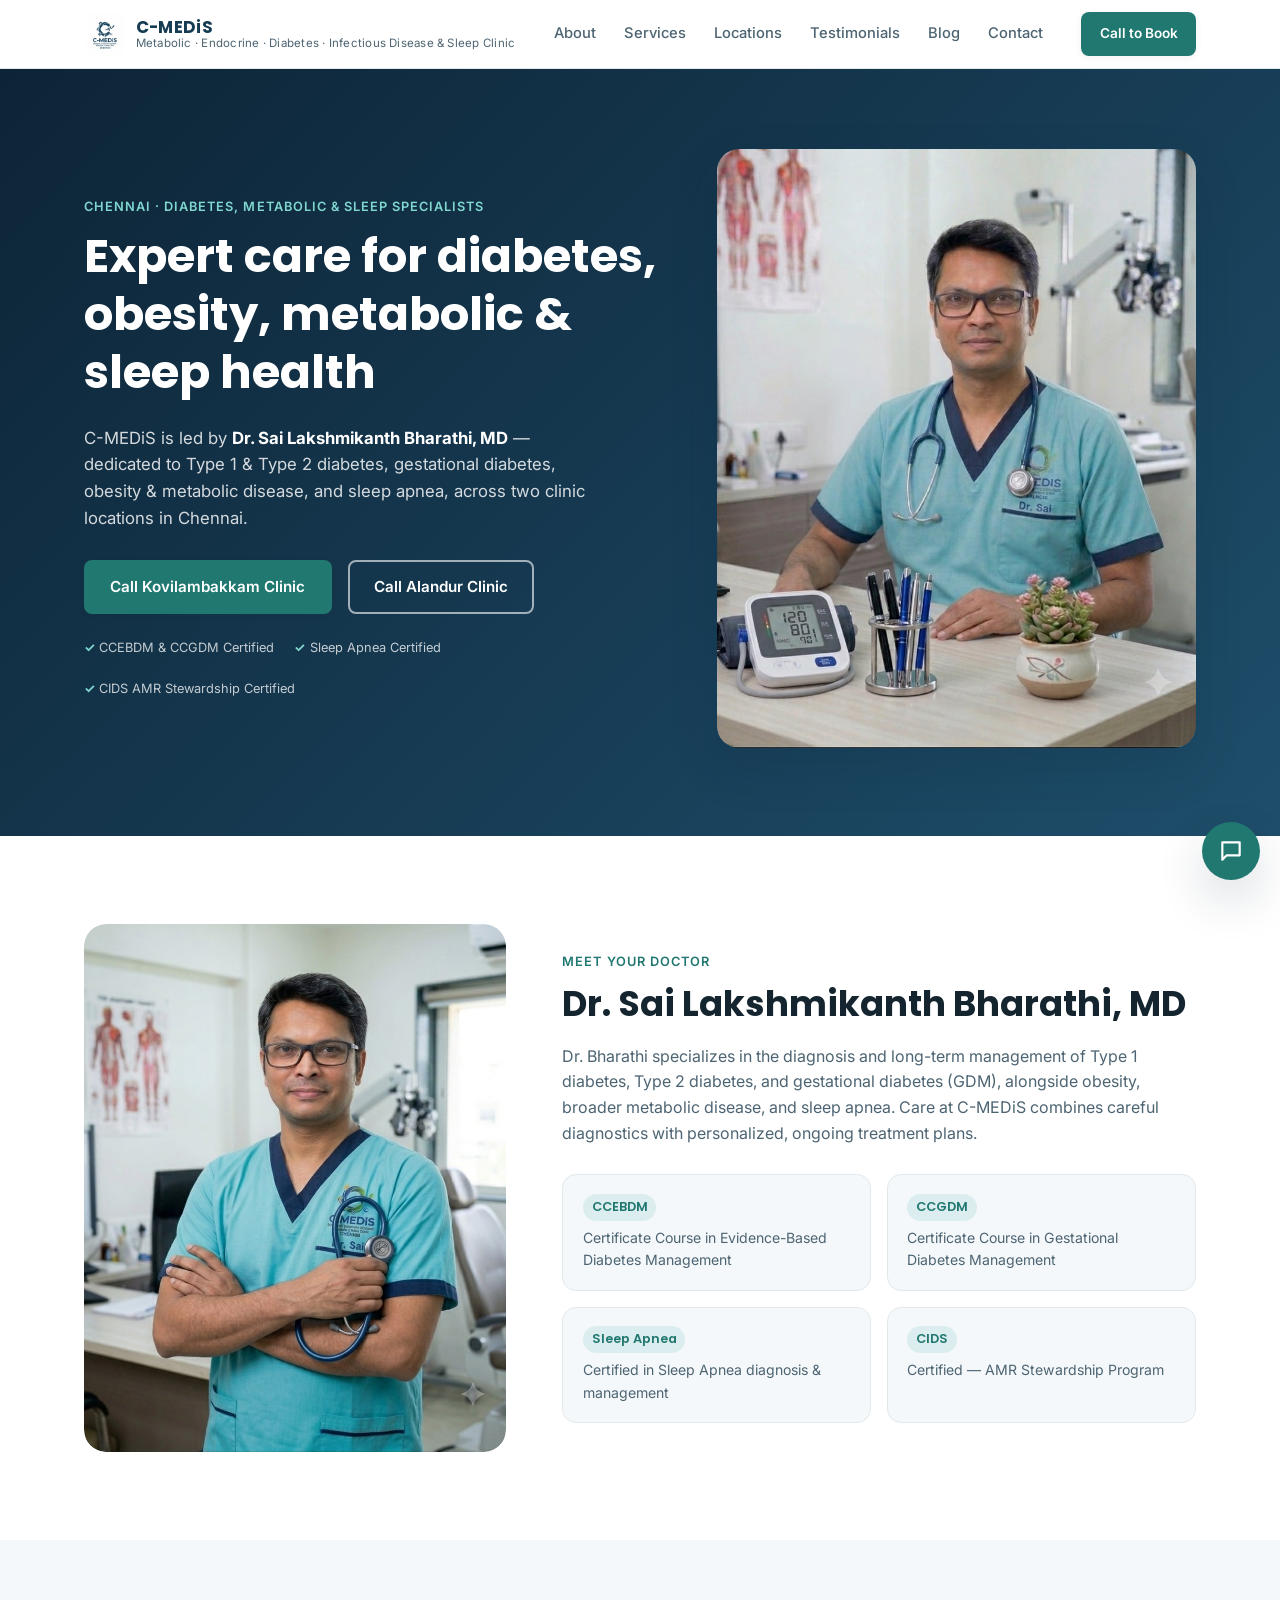
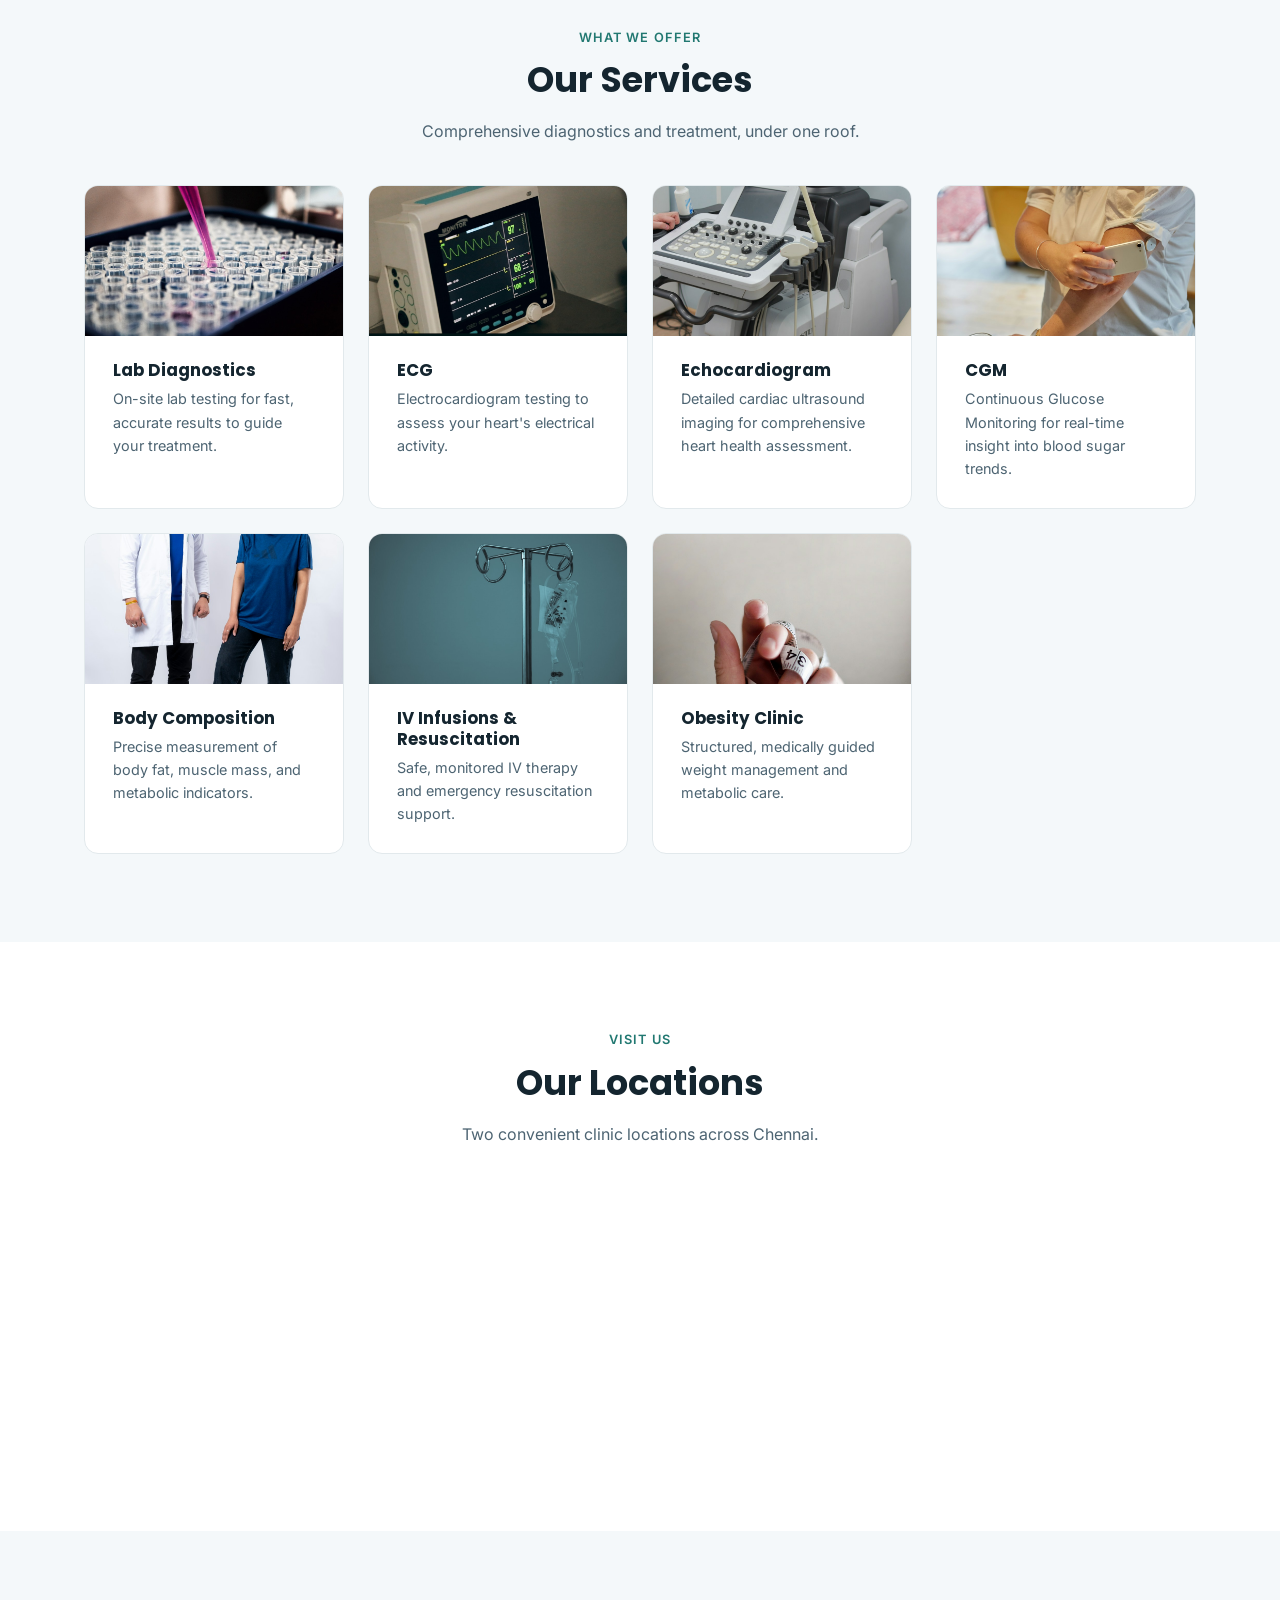
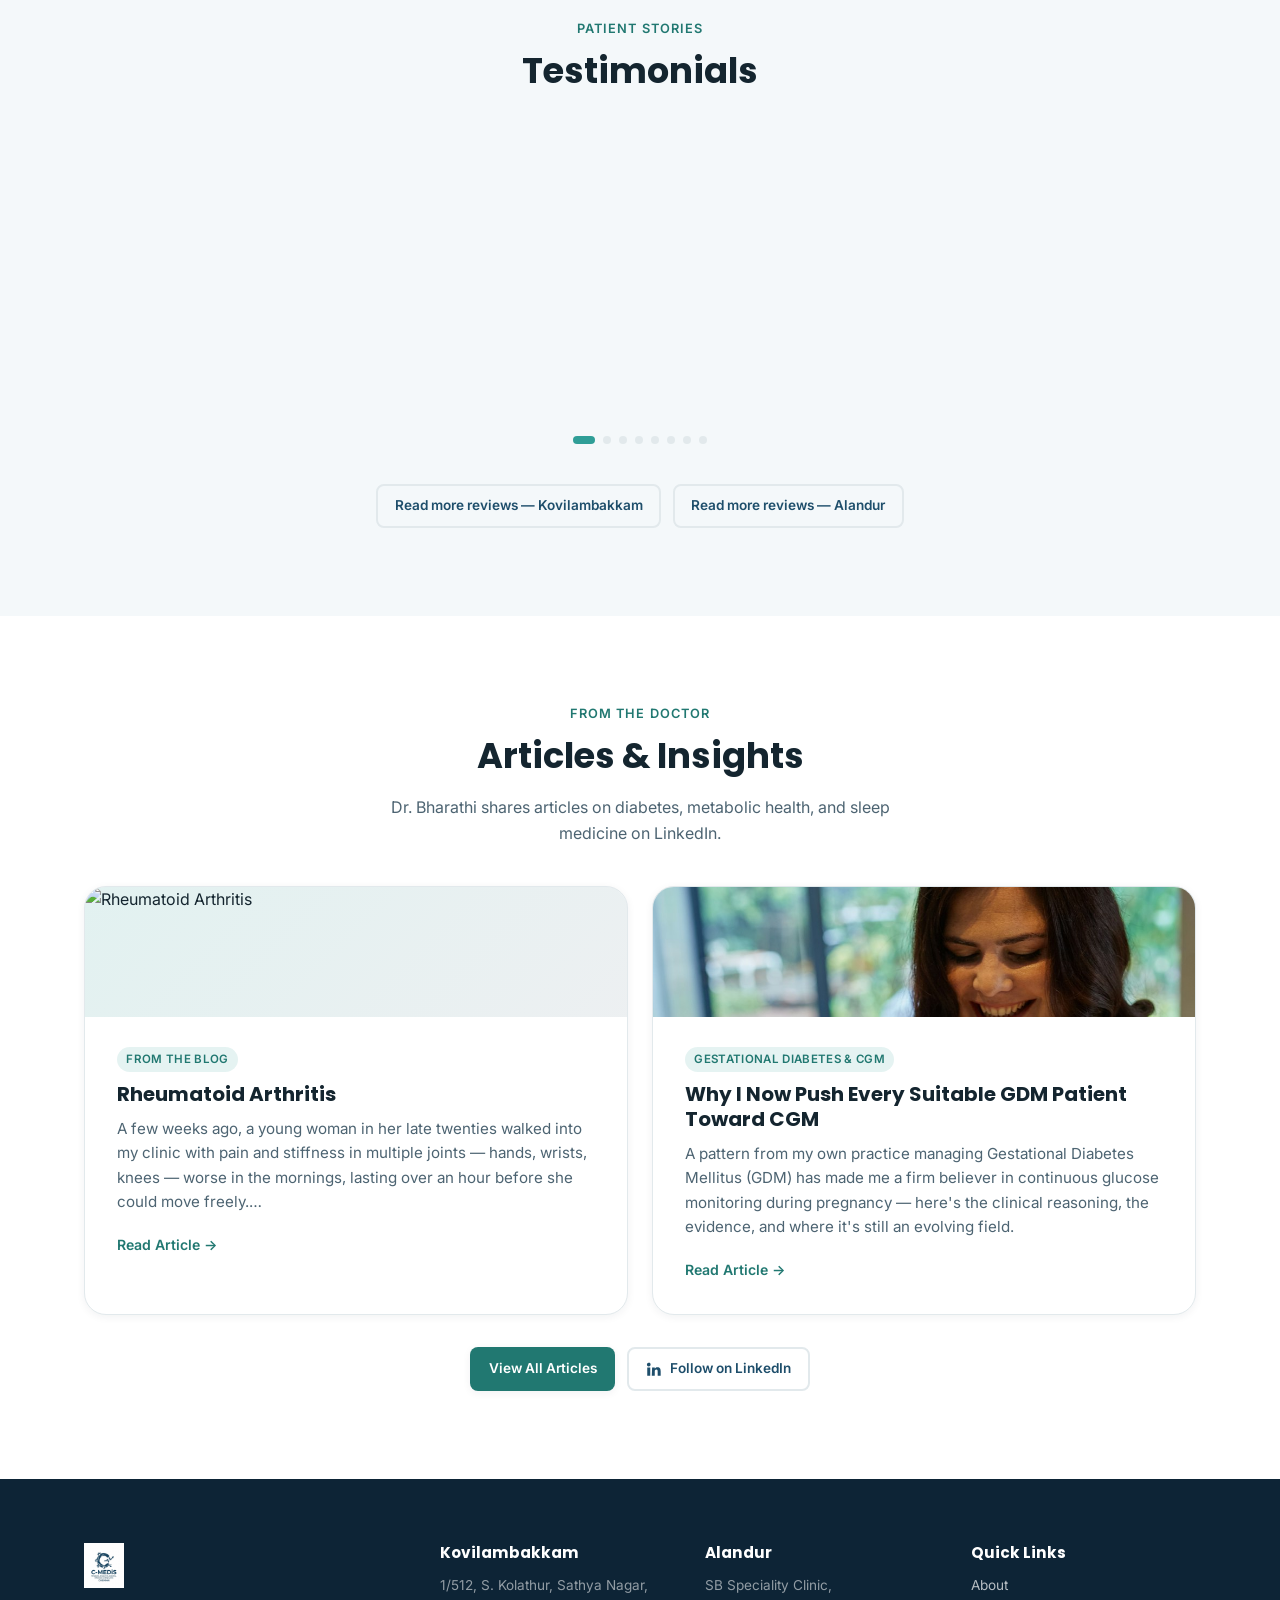
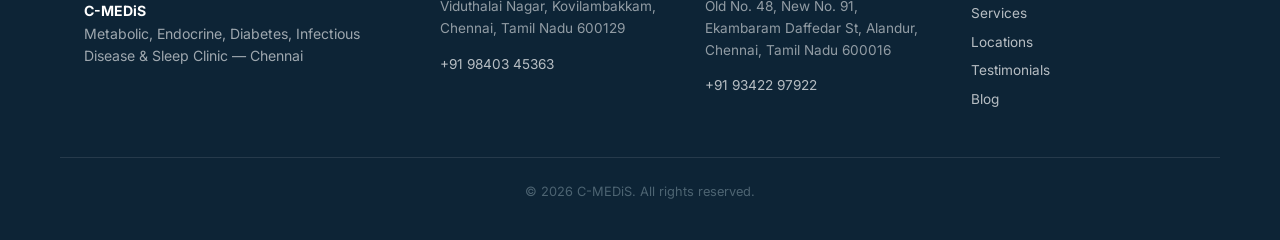
==== commit 1d5db123: "Fix clinic tagline: Infectious -> Infectious Disease" ====
--- a/index.html
+++ b/index.html
@@ -3,7 +3,7 @@
 <head>
 <meta charset="UTF-8">
 <meta name="viewport" content="width=device-width, initial-scale=1.0">
-<title>C-MEDiS | Metabolic, Endocrine, Diabetes, Infectious &amp; Sleep Clinic, Chennai</title>
+<title>C-MEDiS | Metabolic, Endocrine, Diabetes, Infectious Disease &amp; Sleep Clinic, Chennai</title>
 <meta name="description" content="C-MEDiS Chennai — Dr. Sai Lakshmikanth Bharathi, MD. Specialist care for diabetes, obesity, metabolic disease, endocrine disorders and sleep apnea. Two locations: Kovilambakkam &amp; Alandur.">
 <link rel="icon" type="image/png" href="assets/images/favicon-256.png">
 <link rel="apple-touch-icon" href="assets/images/favicon-256.png">
@@ -32,7 +32,7 @@
       <img src="assets/images/logo.png" alt="C-MEDiS logo" class="brand-logo" onerror="this.style.display='none'">
       <span class="brand-text">
         <strong>C-MEDiS</strong>
-        <small>Metabolic · Endocrine · Diabetes · Infectious &amp; Sleep Clinic</small>
+        <small>Metabolic · Endocrine · Diabetes · Infectious Disease &amp; Sleep Clinic</small>
       </span>
     </a>
 
@@ -296,32 +296,32 @@
 <!-- AUTO-GENERATED-POSTS-START -->
       <div class="article-card">
         <div class="article-cover" aria-hidden="true">
-          <img src="https://img1.wsimg.com/isteam/ip/66b4d00a-db44-4e66-9231-28c65bf7ae11/292290.png" alt="Why Skipping Your Diabetes Follow-Up Could Be Costing You More Th">
+          <img src="https://img1.wsimg.com/isteam/ip/66b4d00a-db44-4e66-9231-28c65bf7ae11/280397.png" alt="Rheumatoid Arthritis">
         </div>
         <div class="article-body">
           <span class="article-tag">From the Blog</span>
-          <h3>Why Skipping Your Diabetes Follow-Up Could Be Costing You More Th</h3>
+          <h3>Rheumatoid Arthritis</h3>
           <p class="article-excerpt">
-            This is one of the most common things we hear at C-MEDIS from our diabetic patients. And it's understandable — when you feel well, a follow-up visit can feel like an unnecessary interruption to a busy life. But…
+            A few weeks ago, a young woman in her late twenties walked into my clinic with pain and stiffness in multiple joints — hands, wrists, knees — worse in the mornings, lasting over an hour before she could move freely.…
           </p>
           <div class="article-actions">
-            <a href="blog/why-skipping-your-diabetes-follow-up-could-be-costing-you-more-th.html" class="article-readmore">Read Article &rarr;</a>
+            <a href="blog/rheumatoid-arthritis.html" class="article-readmore">Read Article &rarr;</a>
           </div>
         </div>
       </div>
 
       <div class="article-card">
         <div class="article-cover" aria-hidden="true">
-          <img src="https://img1.wsimg.com/isteam/ip/66b4d00a-db44-4e66-9231-28c65bf7ae11/280890.png" alt="Is Your Snoring Silently Raising Your Blood Pressure, Sugar, and">
+          <img src="/assets/images/service-cgm.jpg" alt="Continuous glucose monitor sensor">
         </div>
         <div class="article-body">
-          <span class="article-tag">From the Blog</span>
-          <h3>Is Your Snoring Silently Raising Your Blood Pressure, Sugar, and</h3>
+          <span class="article-tag">Gestational Diabetes &amp; CGM</span>
+          <h3>Why I Now Push Every Suitable GDM Patient Toward CGM</h3>
           <p class="article-excerpt">
-            Most people think snoring is just a nuisance for the person sleeping next to them. But when snoring is caused by obstructive sleep apnea (OSA) — a condition where your throat repeatedly narrows or blocks while you…
+            A pattern from my own practice managing Gestational Diabetes Mellitus (GDM) has made me a firm believer in continuous glucose monitoring during pregnancy — here's the clinical reasoning, the evidence, and where it's still an evolving field.
           </p>
           <div class="article-actions">
-            <a href="blog/is-your-snoring-silently-raising-your-blood-pressure-sugar-and.html" class="article-readmore">Read Article &rarr;</a>
+            <a href="blog/gdm-continuous-glucose-monitoring.html" class="article-readmore">Read Article &rarr;</a>
           </div>
         </div>
       </div>
@@ -347,7 +347,7 @@
   <div class="container footer-inner">
     <div class="footer-brand">
       <img src="assets/images/logo.png" alt="C-MEDiS logo" class="footer-logo" onerror="this.style.display='none'">
-      <p><strong>C-MEDiS</strong><br>Metabolic, Endocrine, Diabetes, Infectious &amp; Sleep Clinic — Chennai</p>
+      <p><strong>C-MEDiS</strong><br>Metabolic, Endocrine, Diabetes, Infectious Disease &amp; Sleep Clinic — Chennai</p>
     </div>
     <div class="footer-col">
       <h3>Kovilambakkam</h3>
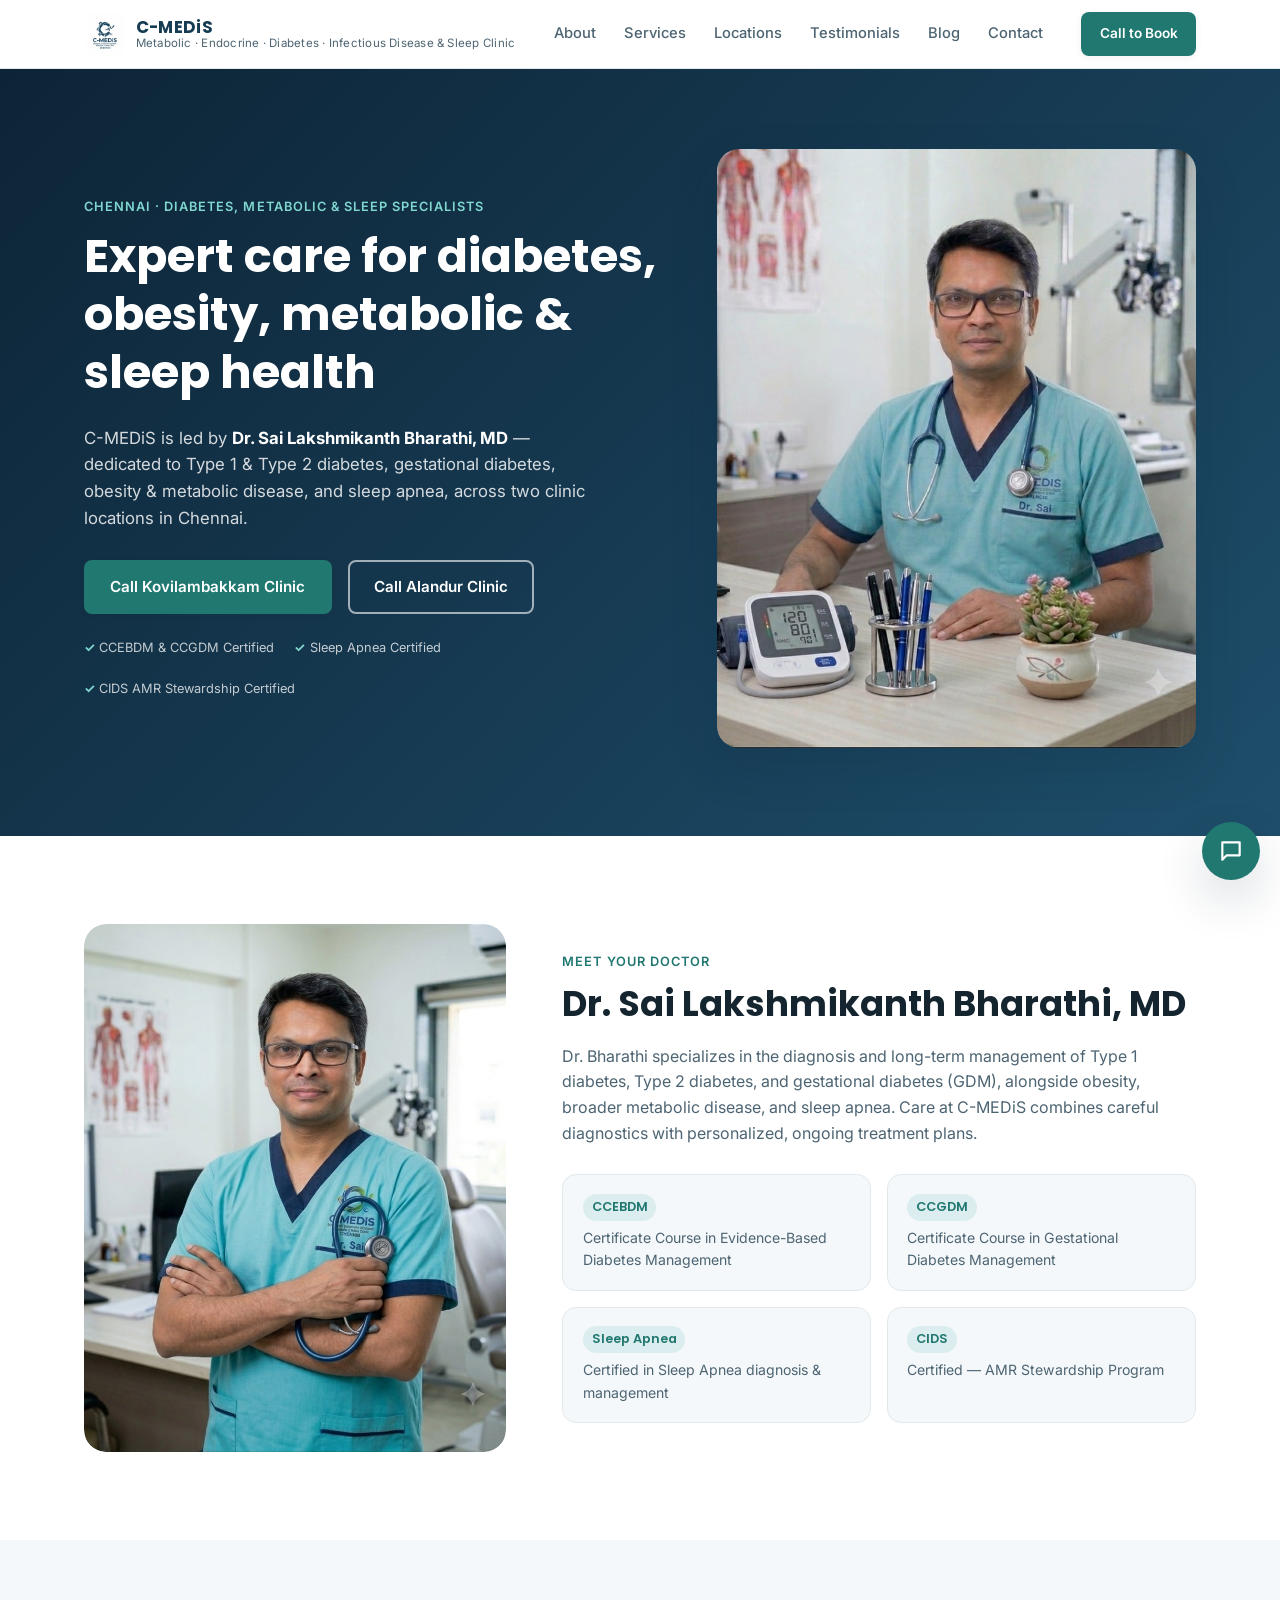
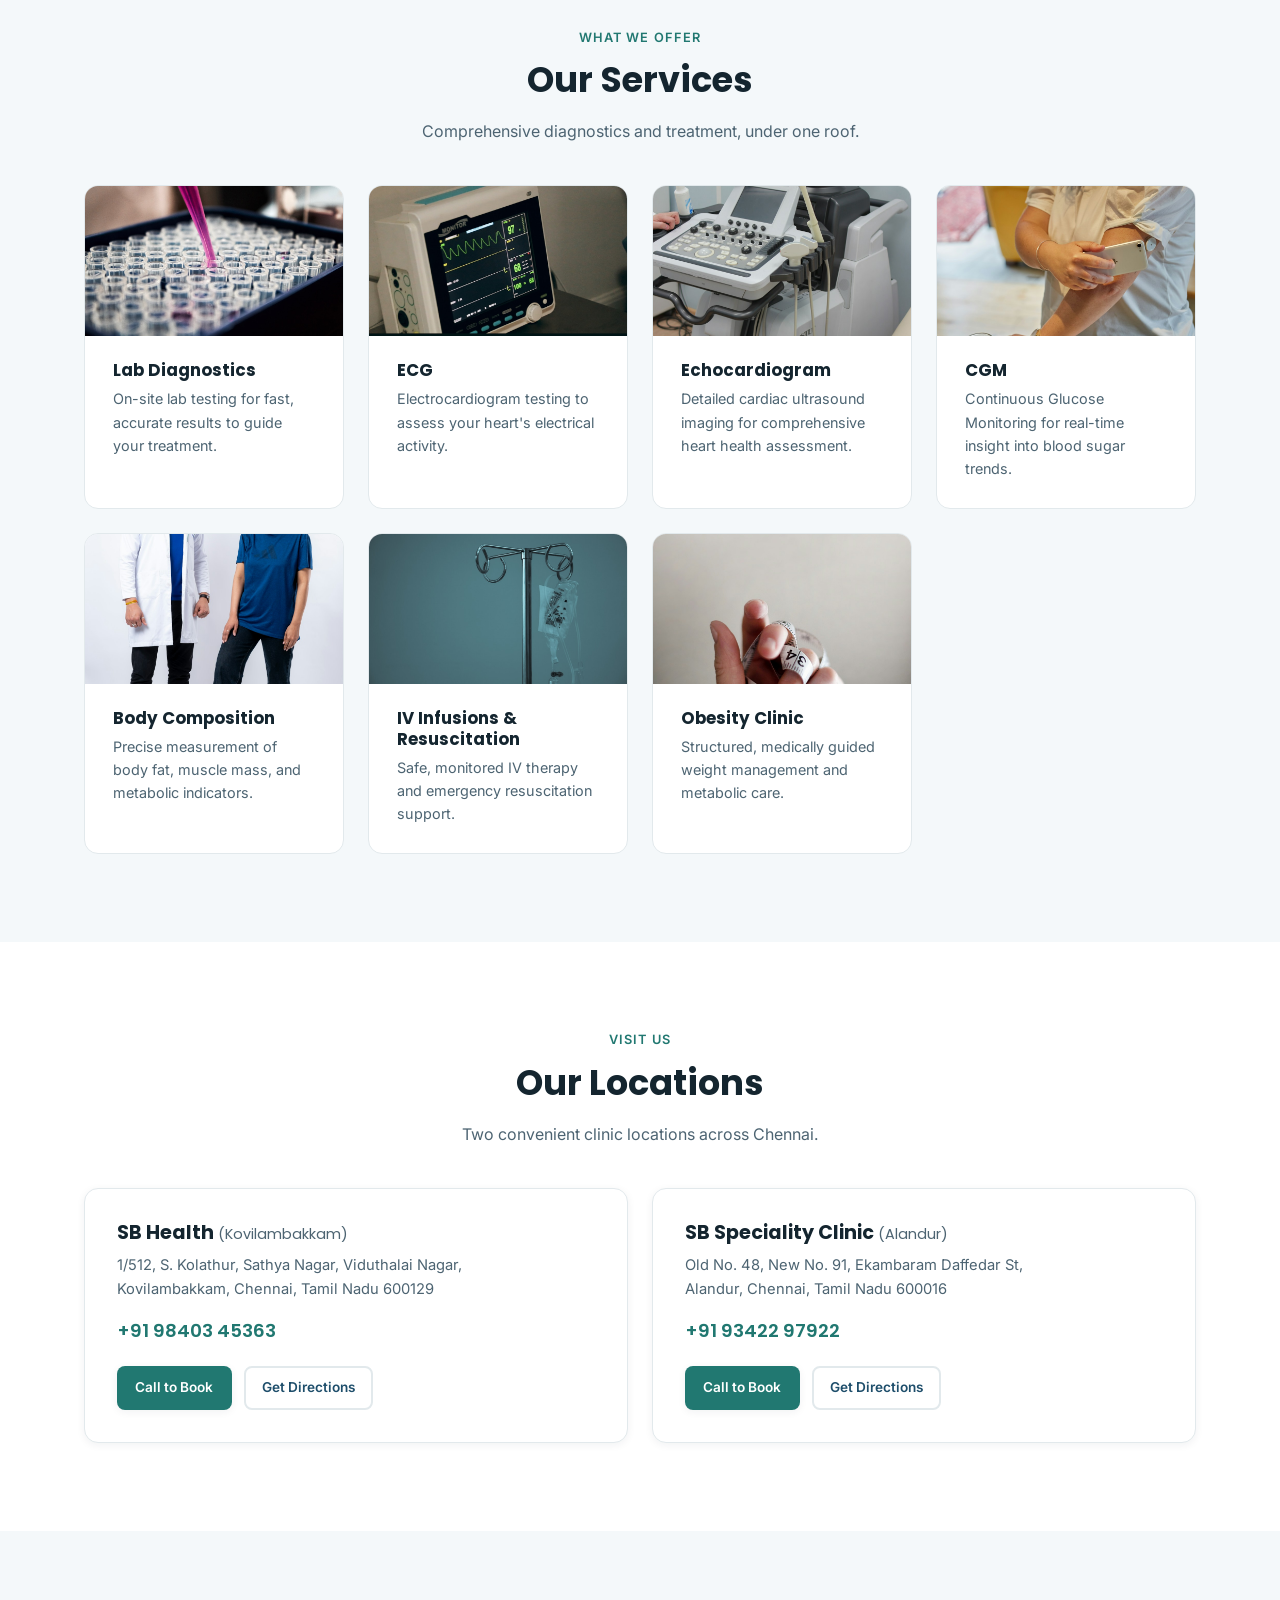
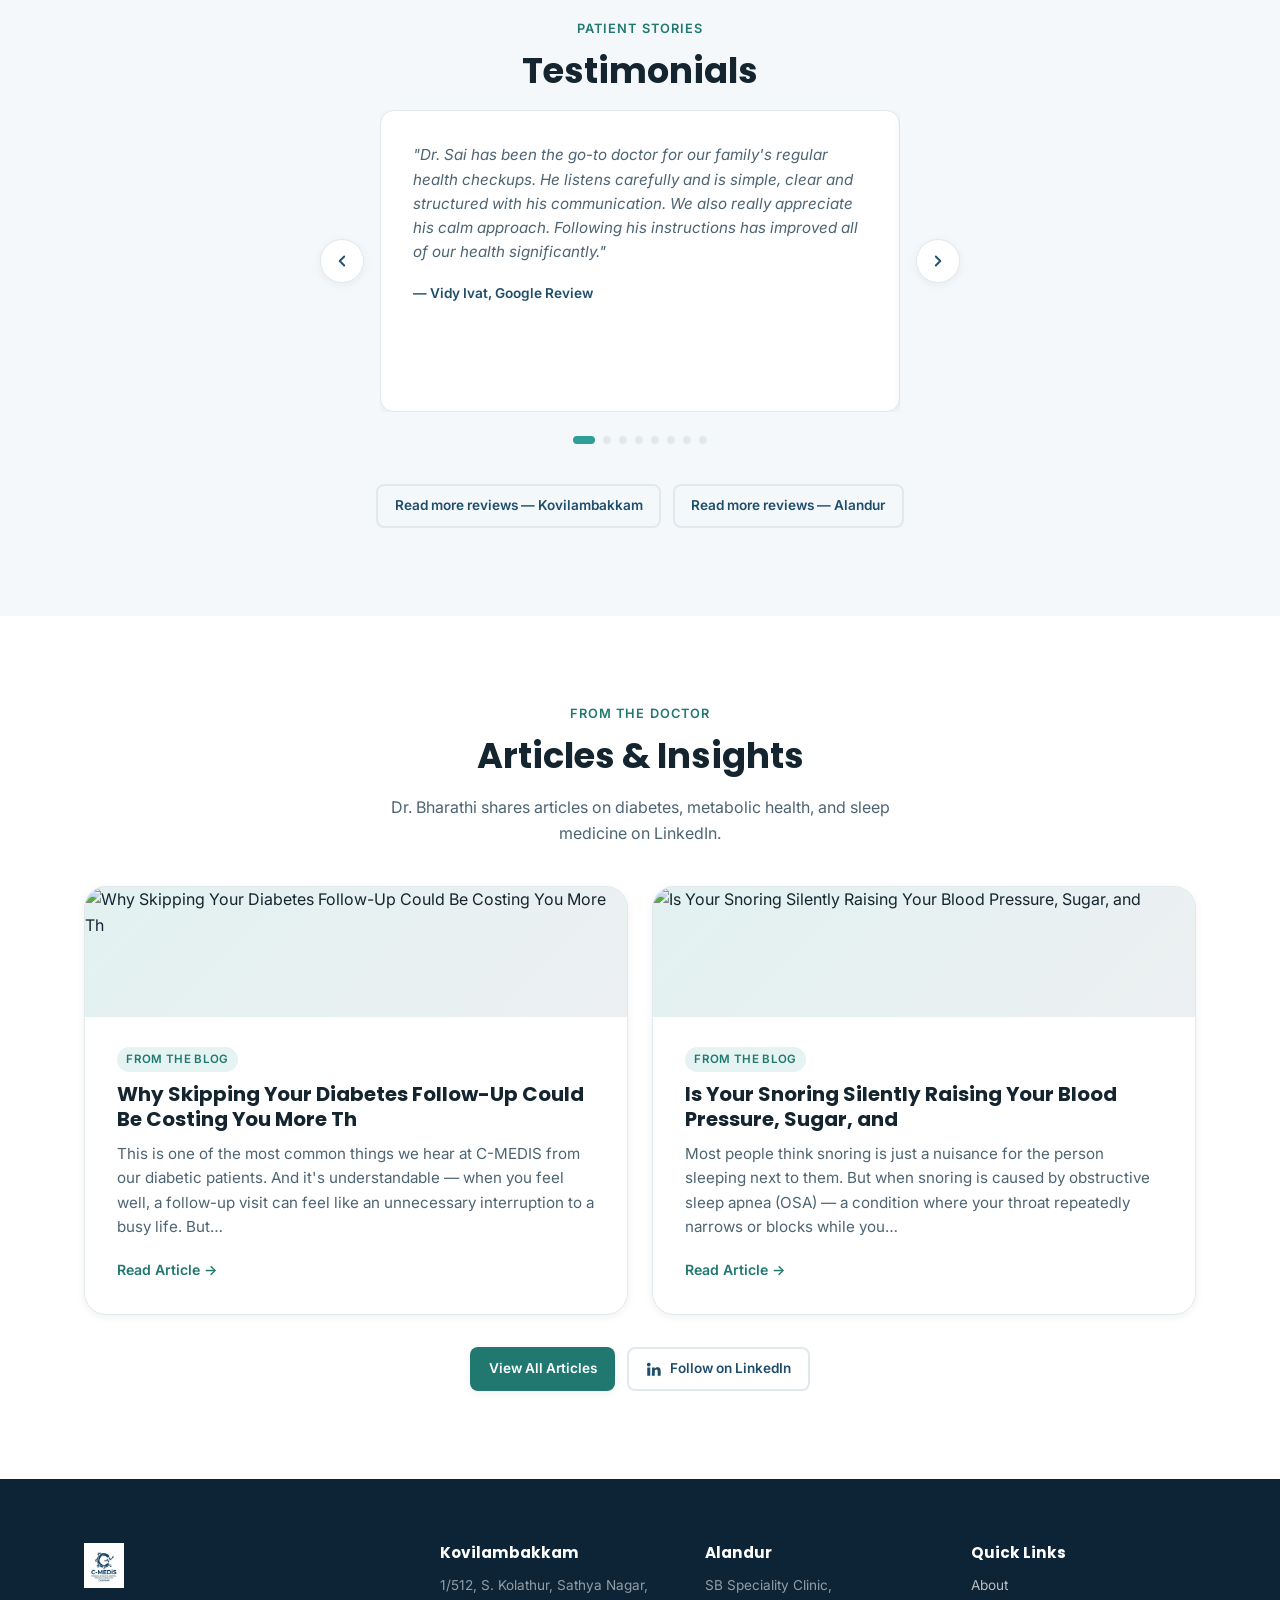
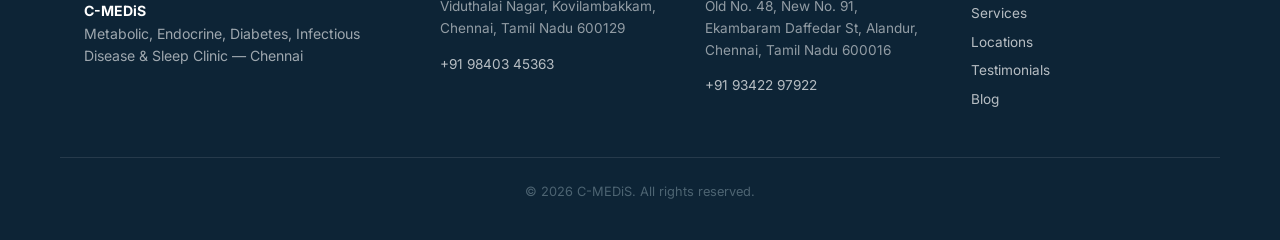
==== commit 0678d003: "Merge branch 'master' of https://github.com/sailaksDiabDoc/cmedis-website" ====
--- a/index.html
+++ b/index.html
@@ -296,32 +296,32 @@
 <!-- AUTO-GENERATED-POSTS-START -->
       <div class="article-card">
         <div class="article-cover" aria-hidden="true">
-          <img src="https://img1.wsimg.com/isteam/ip/66b4d00a-db44-4e66-9231-28c65bf7ae11/280397.png" alt="Rheumatoid Arthritis">
+          <img src="https://img1.wsimg.com/isteam/ip/66b4d00a-db44-4e66-9231-28c65bf7ae11/292290.png" alt="Why Skipping Your Diabetes Follow-Up Could Be Costing You More Th">
         </div>
         <div class="article-body">
           <span class="article-tag">From the Blog</span>
-          <h3>Rheumatoid Arthritis</h3>
+          <h3>Why Skipping Your Diabetes Follow-Up Could Be Costing You More Th</h3>
           <p class="article-excerpt">
-            A few weeks ago, a young woman in her late twenties walked into my clinic with pain and stiffness in multiple joints — hands, wrists, knees — worse in the mornings, lasting over an hour before she could move freely.…
+            This is one of the most common things we hear at C-MEDIS from our diabetic patients. And it's understandable — when you feel well, a follow-up visit can feel like an unnecessary interruption to a busy life. But…
           </p>
           <div class="article-actions">
-            <a href="blog/rheumatoid-arthritis.html" class="article-readmore">Read Article &rarr;</a>
+            <a href="blog/why-skipping-your-diabetes-follow-up-could-be-costing-you-more-th.html" class="article-readmore">Read Article &rarr;</a>
           </div>
         </div>
       </div>
 
       <div class="article-card">
         <div class="article-cover" aria-hidden="true">
-          <img src="/assets/images/service-cgm.jpg" alt="Continuous glucose monitor sensor">
+          <img src="https://img1.wsimg.com/isteam/ip/66b4d00a-db44-4e66-9231-28c65bf7ae11/280890.png" alt="Is Your Snoring Silently Raising Your Blood Pressure, Sugar, and">
         </div>
         <div class="article-body">
-          <span class="article-tag">Gestational Diabetes &amp; CGM</span>
-          <h3>Why I Now Push Every Suitable GDM Patient Toward CGM</h3>
+          <span class="article-tag">From the Blog</span>
+          <h3>Is Your Snoring Silently Raising Your Blood Pressure, Sugar, and</h3>
           <p class="article-excerpt">
-            A pattern from my own practice managing Gestational Diabetes Mellitus (GDM) has made me a firm believer in continuous glucose monitoring during pregnancy — here's the clinical reasoning, the evidence, and where it's still an evolving field.
+            Most people think snoring is just a nuisance for the person sleeping next to them. But when snoring is caused by obstructive sleep apnea (OSA) — a condition where your throat repeatedly narrows or blocks while you…
           </p>
           <div class="article-actions">
-            <a href="blog/gdm-continuous-glucose-monitoring.html" class="article-readmore">Read Article &rarr;</a>
+            <a href="blog/is-your-snoring-silently-raising-your-blood-pressure-sugar-and.html" class="article-readmore">Read Article &rarr;</a>
           </div>
         </div>
       </div>
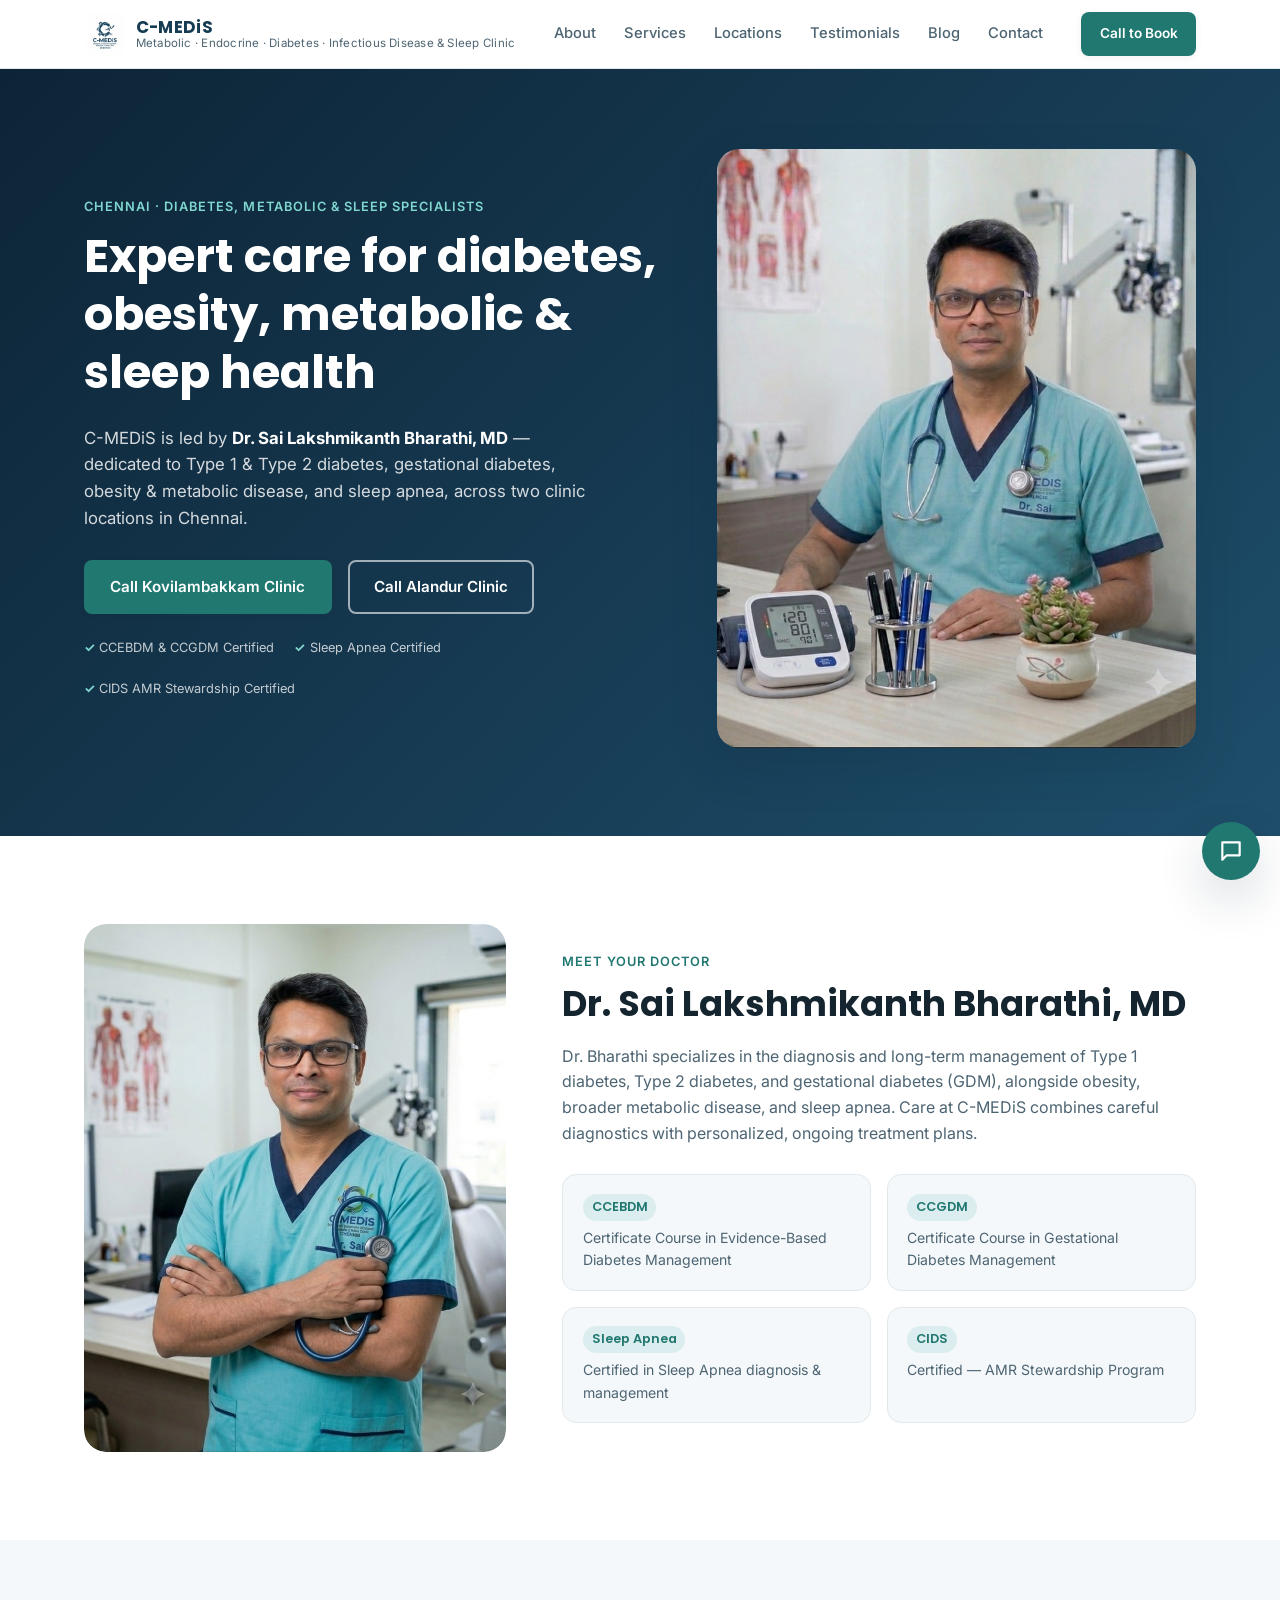
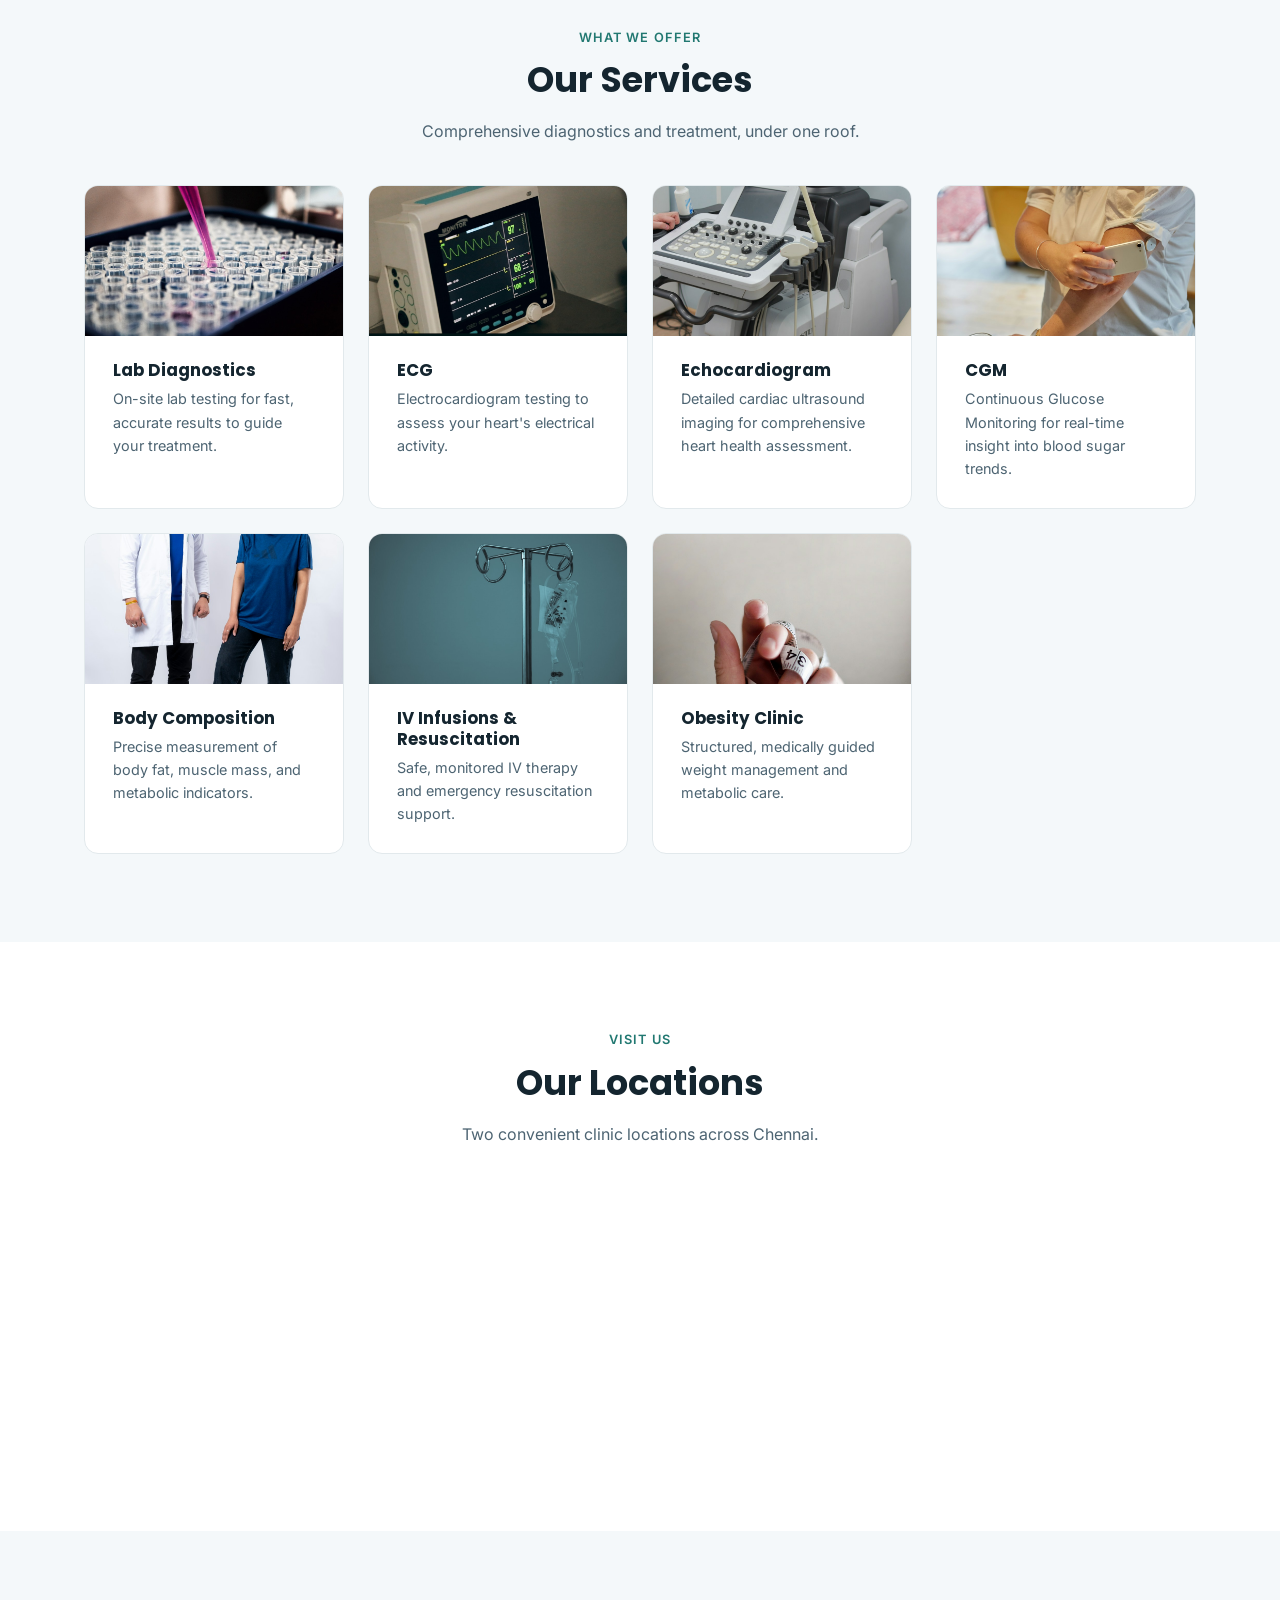
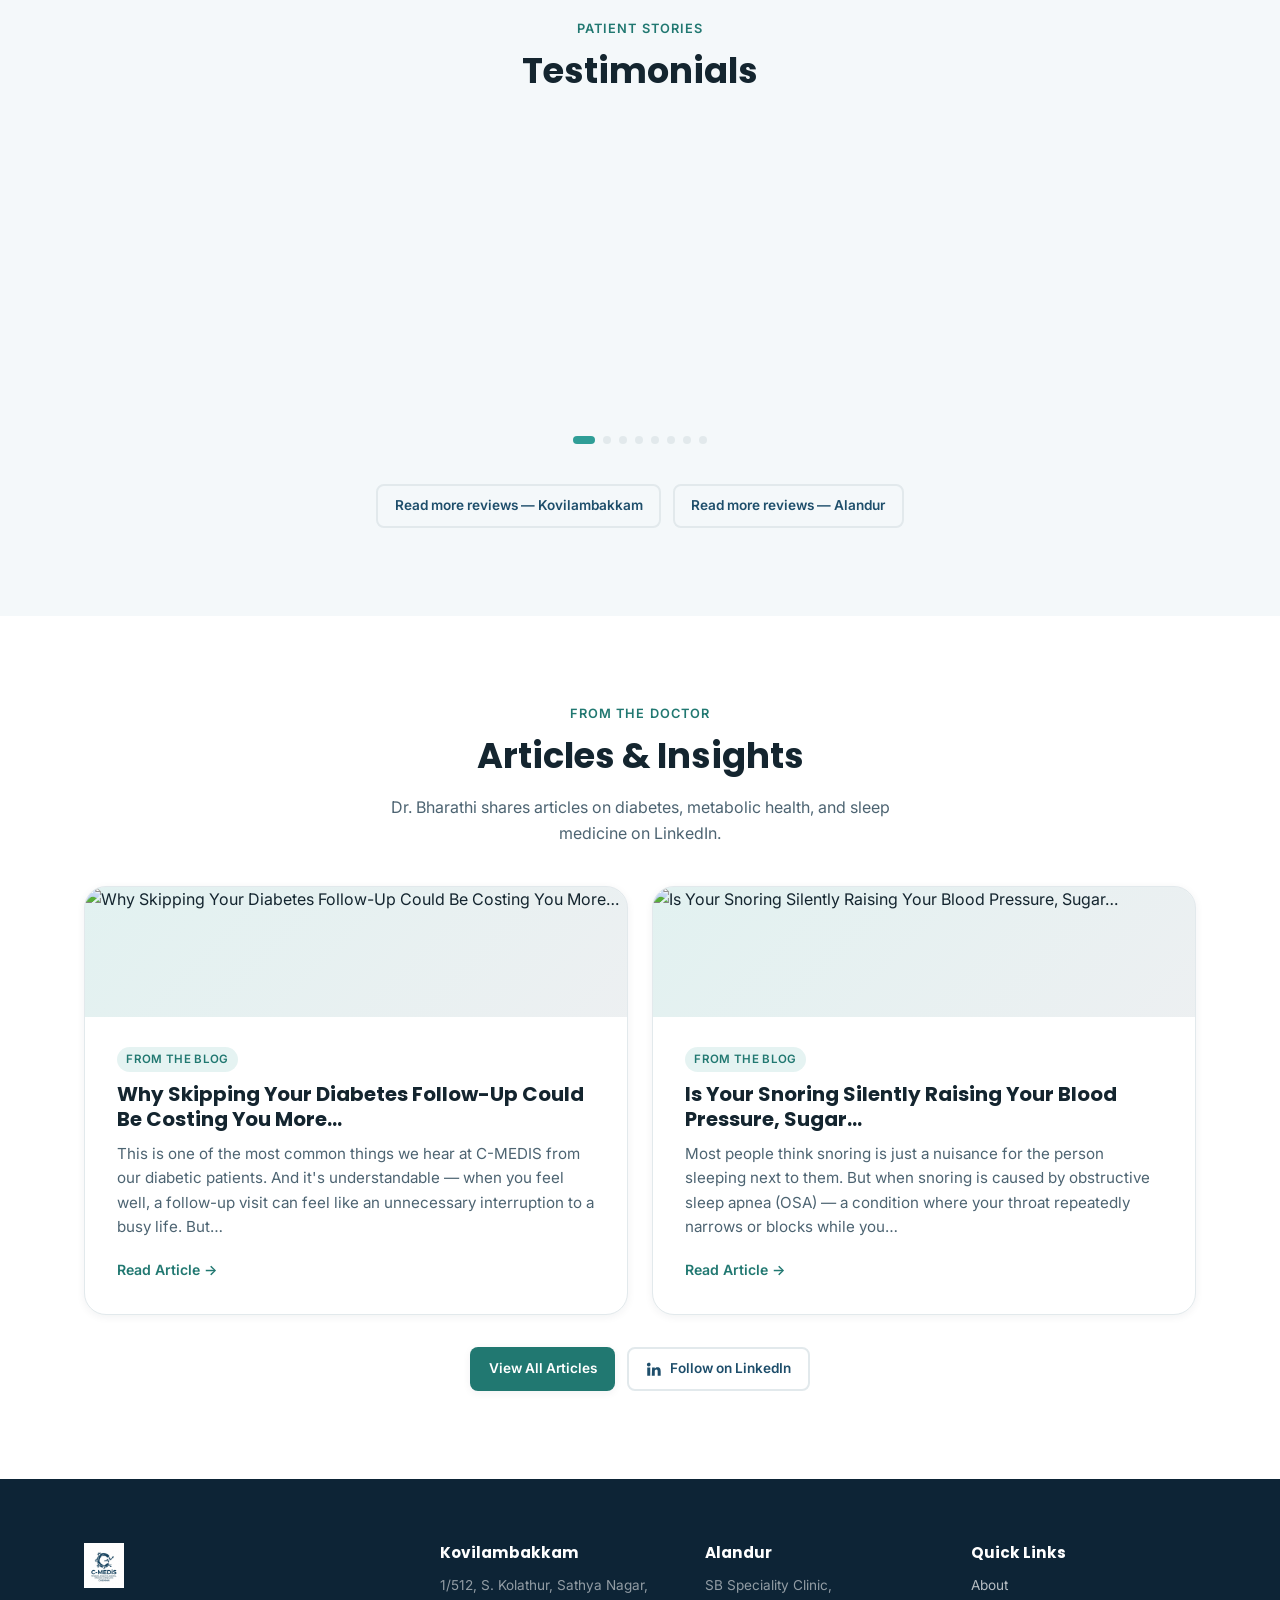
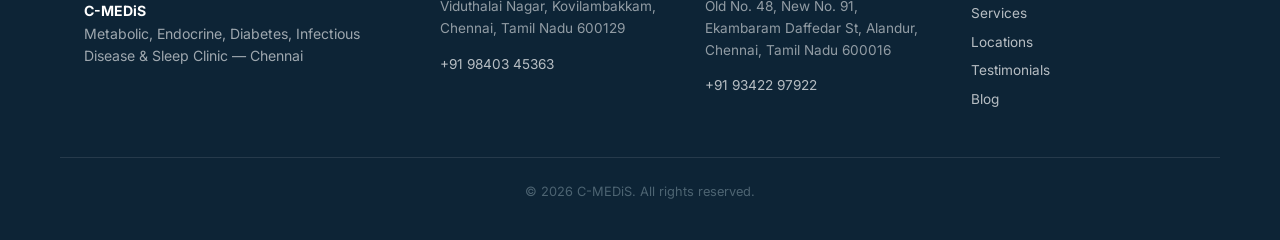
==== commit 602d64aa: "Clean up source-truncated post titles with word-boundary ellipsis" ====
--- a/index.html
+++ b/index.html
@@ -296,11 +296,11 @@
 <!-- AUTO-GENERATED-POSTS-START -->
       <div class="article-card">
         <div class="article-cover" aria-hidden="true">
-          <img src="https://img1.wsimg.com/isteam/ip/66b4d00a-db44-4e66-9231-28c65bf7ae11/292290.png" alt="Why Skipping Your Diabetes Follow-Up Could Be Costing You More Th">
+          <img src="https://img1.wsimg.com/isteam/ip/66b4d00a-db44-4e66-9231-28c65bf7ae11/292290.png" alt="Why Skipping Your Diabetes Follow-Up Could Be Costing You More…">
         </div>
         <div class="article-body">
           <span class="article-tag">From the Blog</span>
-          <h3>Why Skipping Your Diabetes Follow-Up Could Be Costing You More Th</h3>
+          <h3>Why Skipping Your Diabetes Follow-Up Could Be Costing You More…</h3>
           <p class="article-excerpt">
             This is one of the most common things we hear at C-MEDIS from our diabetic patients. And it's understandable — when you feel well, a follow-up visit can feel like an unnecessary interruption to a busy life. But…
           </p>
@@ -312,11 +312,11 @@
 
       <div class="article-card">
         <div class="article-cover" aria-hidden="true">
-          <img src="https://img1.wsimg.com/isteam/ip/66b4d00a-db44-4e66-9231-28c65bf7ae11/280890.png" alt="Is Your Snoring Silently Raising Your Blood Pressure, Sugar, and">
+          <img src="https://img1.wsimg.com/isteam/ip/66b4d00a-db44-4e66-9231-28c65bf7ae11/280890.png" alt="Is Your Snoring Silently Raising Your Blood Pressure, Sugar…">
         </div>
         <div class="article-body">
           <span class="article-tag">From the Blog</span>
-          <h3>Is Your Snoring Silently Raising Your Blood Pressure, Sugar, and</h3>
+          <h3>Is Your Snoring Silently Raising Your Blood Pressure, Sugar…</h3>
           <p class="article-excerpt">
             Most people think snoring is just a nuisance for the person sleeping next to them. But when snoring is caused by obstructive sleep apnea (OSA) — a condition where your throat repeatedly narrows or blocks while you…
           </p>
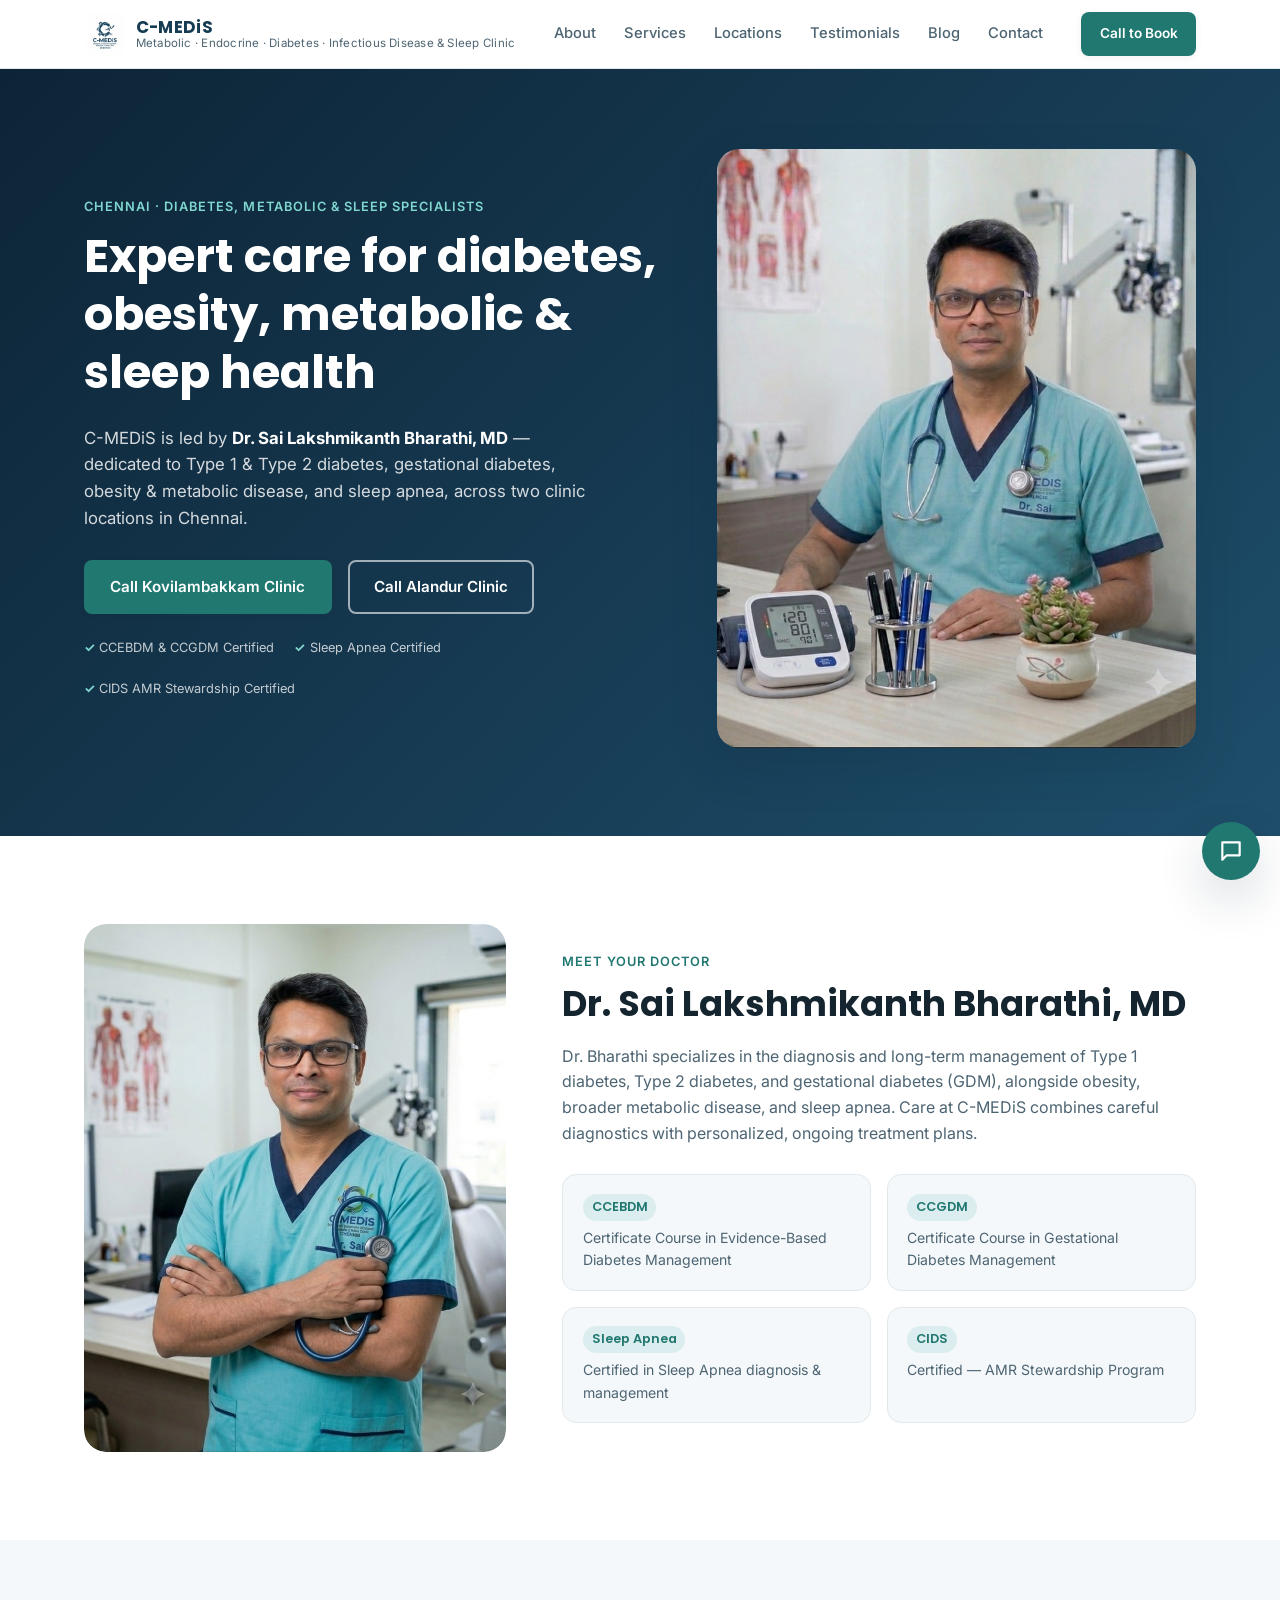
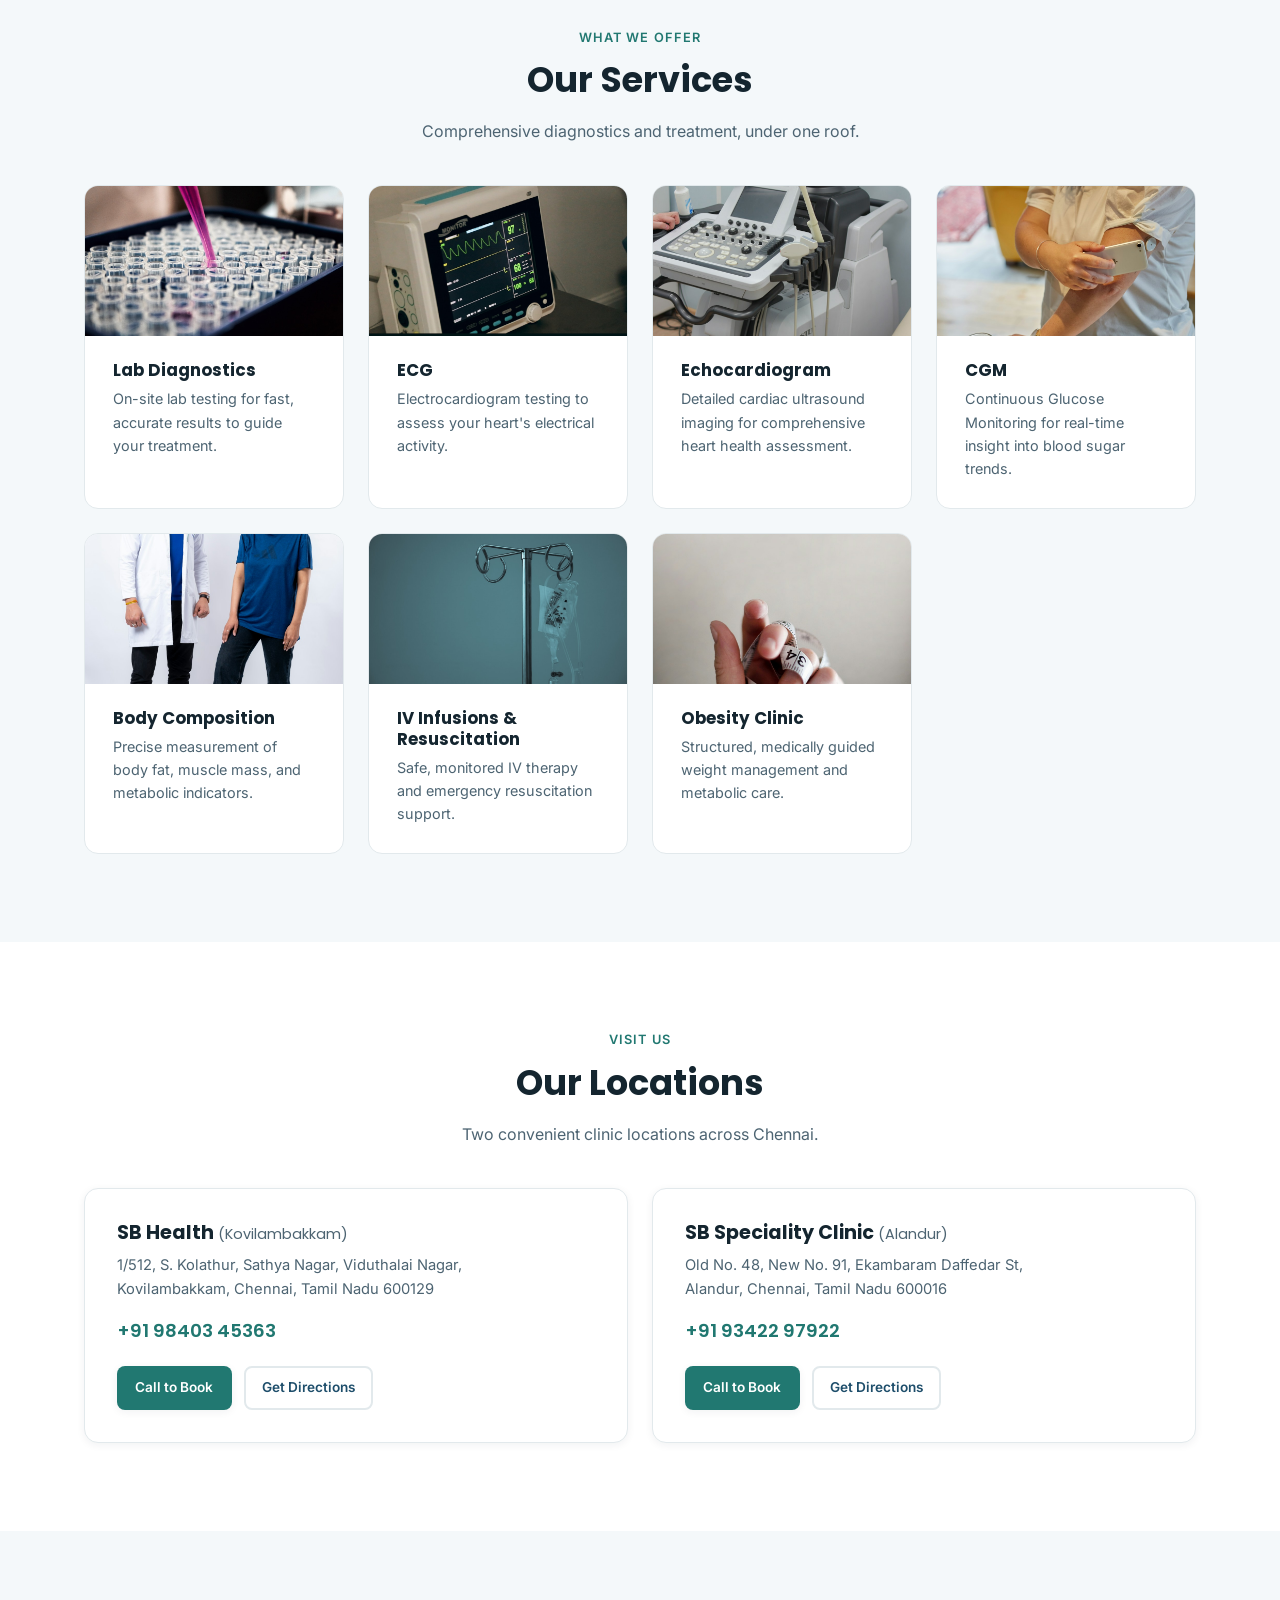
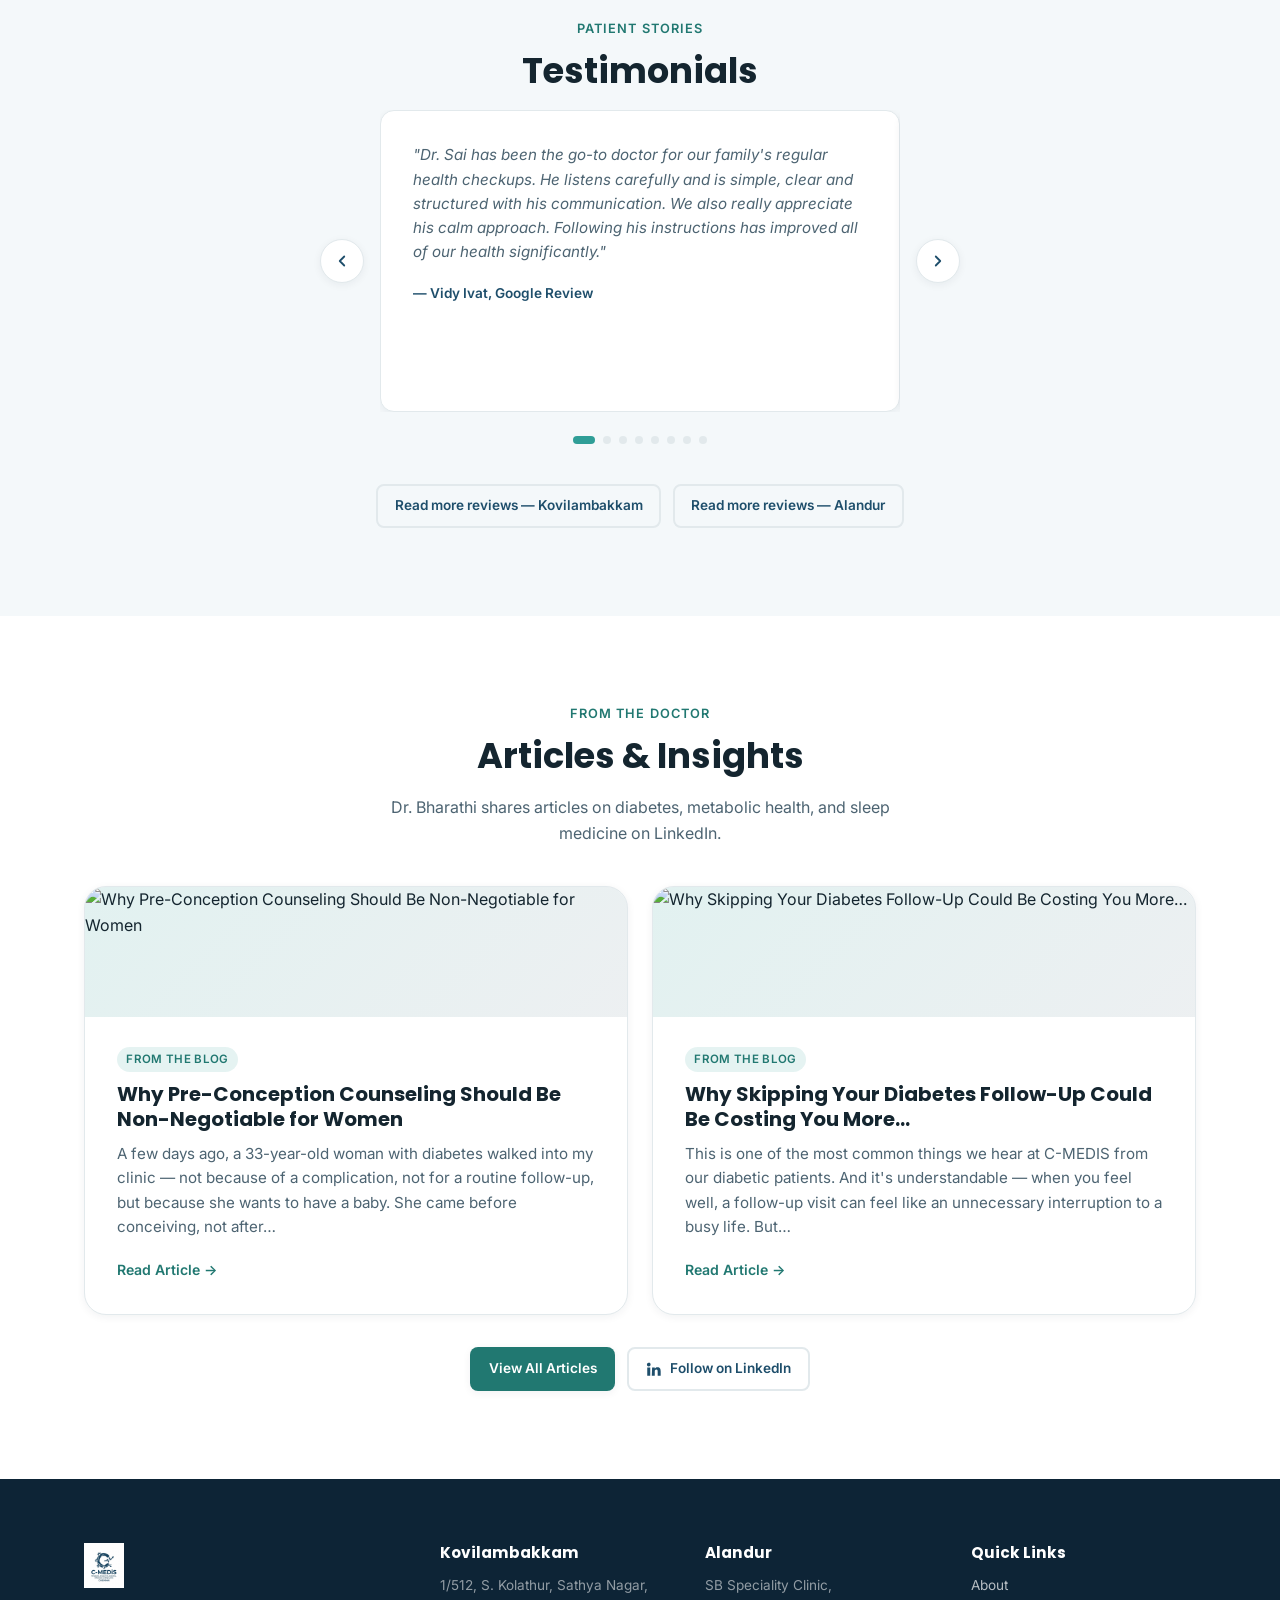
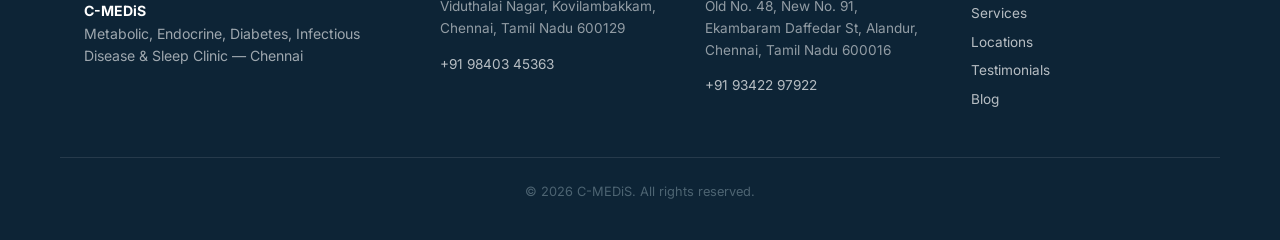
==== commit 3a832f48: "Auto-sync: new post(s) from GoDaddy blog" ====
--- a/index.html
+++ b/index.html
@@ -296,6 +296,22 @@
 <!-- AUTO-GENERATED-POSTS-START -->
       <div class="article-card">
         <div class="article-cover" aria-hidden="true">
+          <img src="https://img1.wsimg.com/isteam/ip/66b4d00a-db44-4e66-9231-28c65bf7ae11/345494.png" alt="Why Pre-Conception Counseling Should Be Non-Negotiable for Women">
+        </div>
+        <div class="article-body">
+          <span class="article-tag">From the Blog</span>
+          <h3>Why Pre-Conception Counseling Should Be Non-Negotiable for Women</h3>
+          <p class="article-excerpt">
+            A few days ago, a 33-year-old woman with diabetes walked into my clinic — not because of a complication, not for a routine follow-up, but because she wants to have a baby. She came before conceiving, not after…
+          </p>
+          <div class="article-actions">
+            <a href="blog/why-pre-conception-counseling-should-be-non-negotiable-for-women.html" class="article-readmore">Read Article &rarr;</a>
+          </div>
+        </div>
+      </div>
+
+      <div class="article-card">
+        <div class="article-cover" aria-hidden="true">
           <img src="https://img1.wsimg.com/isteam/ip/66b4d00a-db44-4e66-9231-28c65bf7ae11/292290.png" alt="Why Skipping Your Diabetes Follow-Up Could Be Costing You More…">
         </div>
         <div class="article-body">
@@ -309,22 +325,6 @@
           </div>
         </div>
       </div>
-
-      <div class="article-card">
-        <div class="article-cover" aria-hidden="true">
-          <img src="https://img1.wsimg.com/isteam/ip/66b4d00a-db44-4e66-9231-28c65bf7ae11/280890.png" alt="Is Your Snoring Silently Raising Your Blood Pressure, Sugar…">
-        </div>
-        <div class="article-body">
-          <span class="article-tag">From the Blog</span>
-          <h3>Is Your Snoring Silently Raising Your Blood Pressure, Sugar…</h3>
-          <p class="article-excerpt">
-            Most people think snoring is just a nuisance for the person sleeping next to them. But when snoring is caused by obstructive sleep apnea (OSA) — a condition where your throat repeatedly narrows or blocks while you…
-          </p>
-          <div class="article-actions">
-            <a href="blog/is-your-snoring-silently-raising-your-blood-pressure-sugar-and.html" class="article-readmore">Read Article &rarr;</a>
-          </div>
-        </div>
-      </div>
 <!-- AUTO-GENERATED-POSTS-END -->
     </div>
 
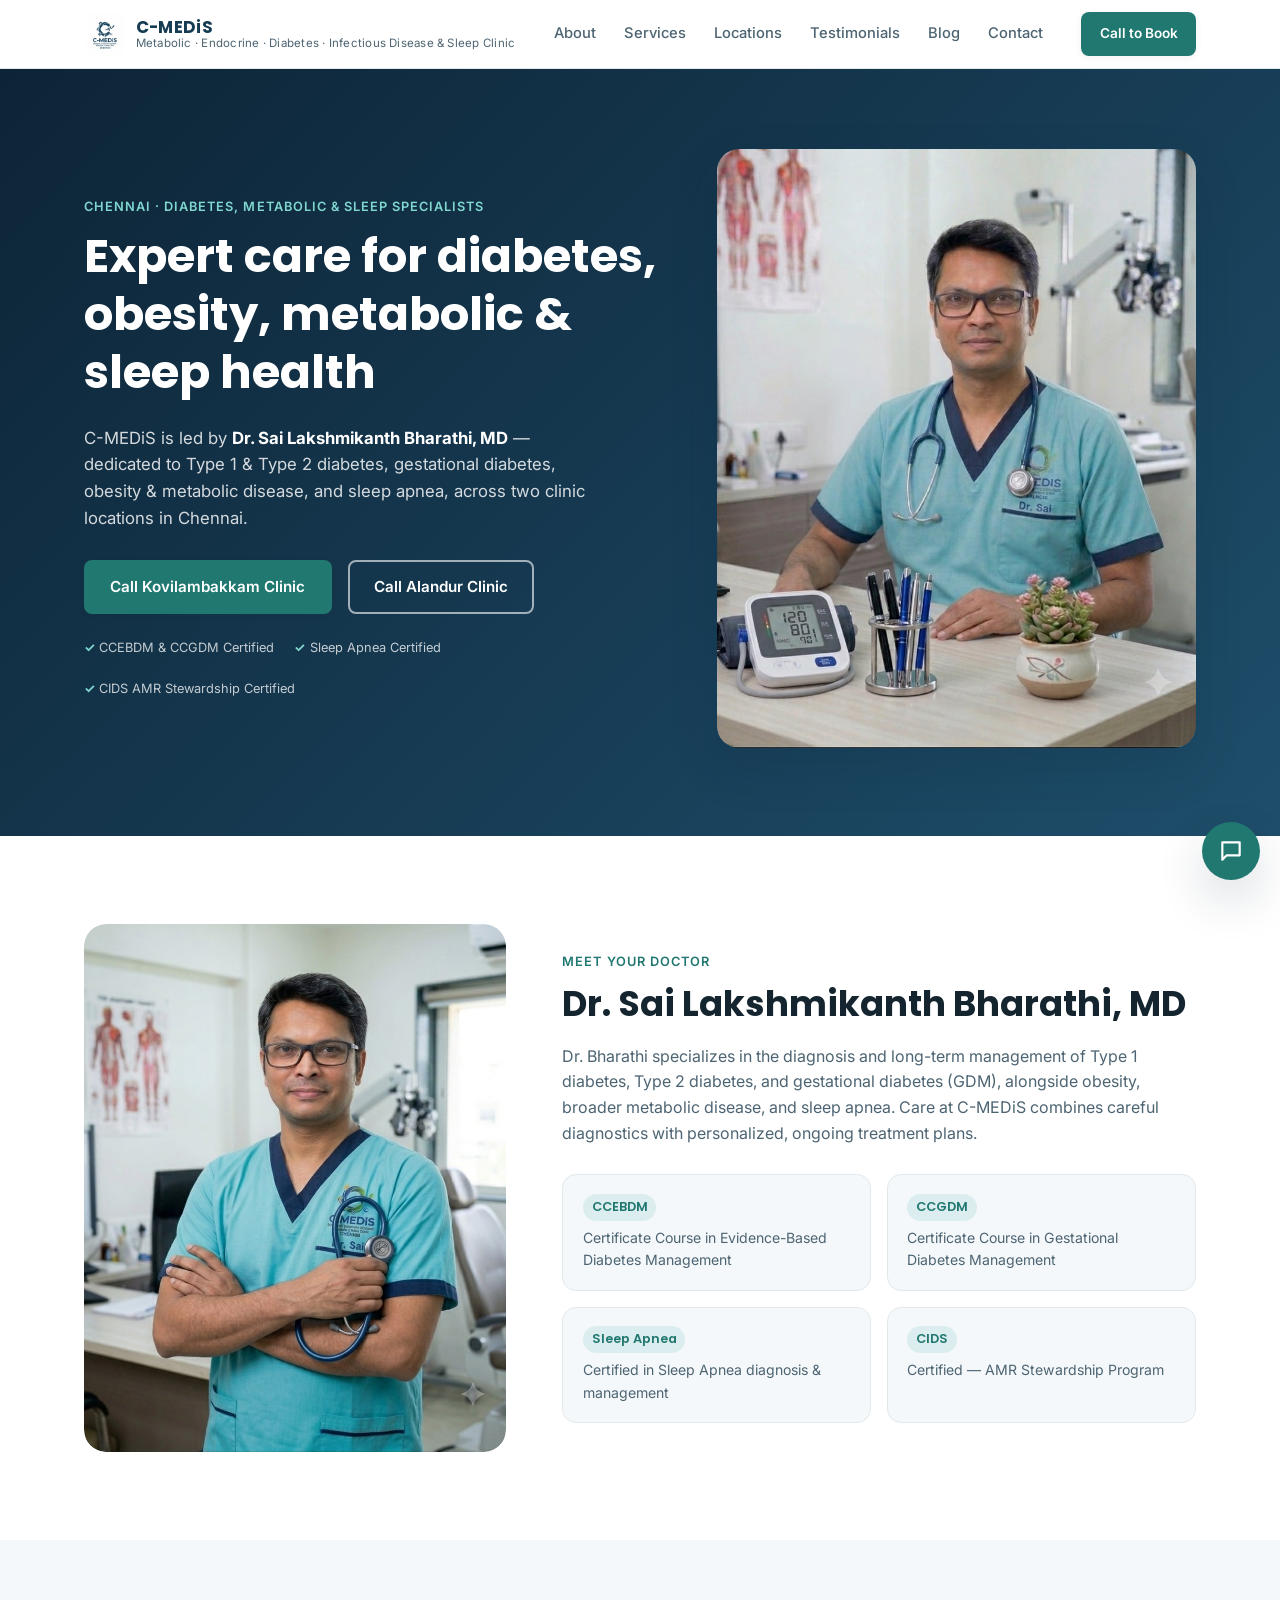
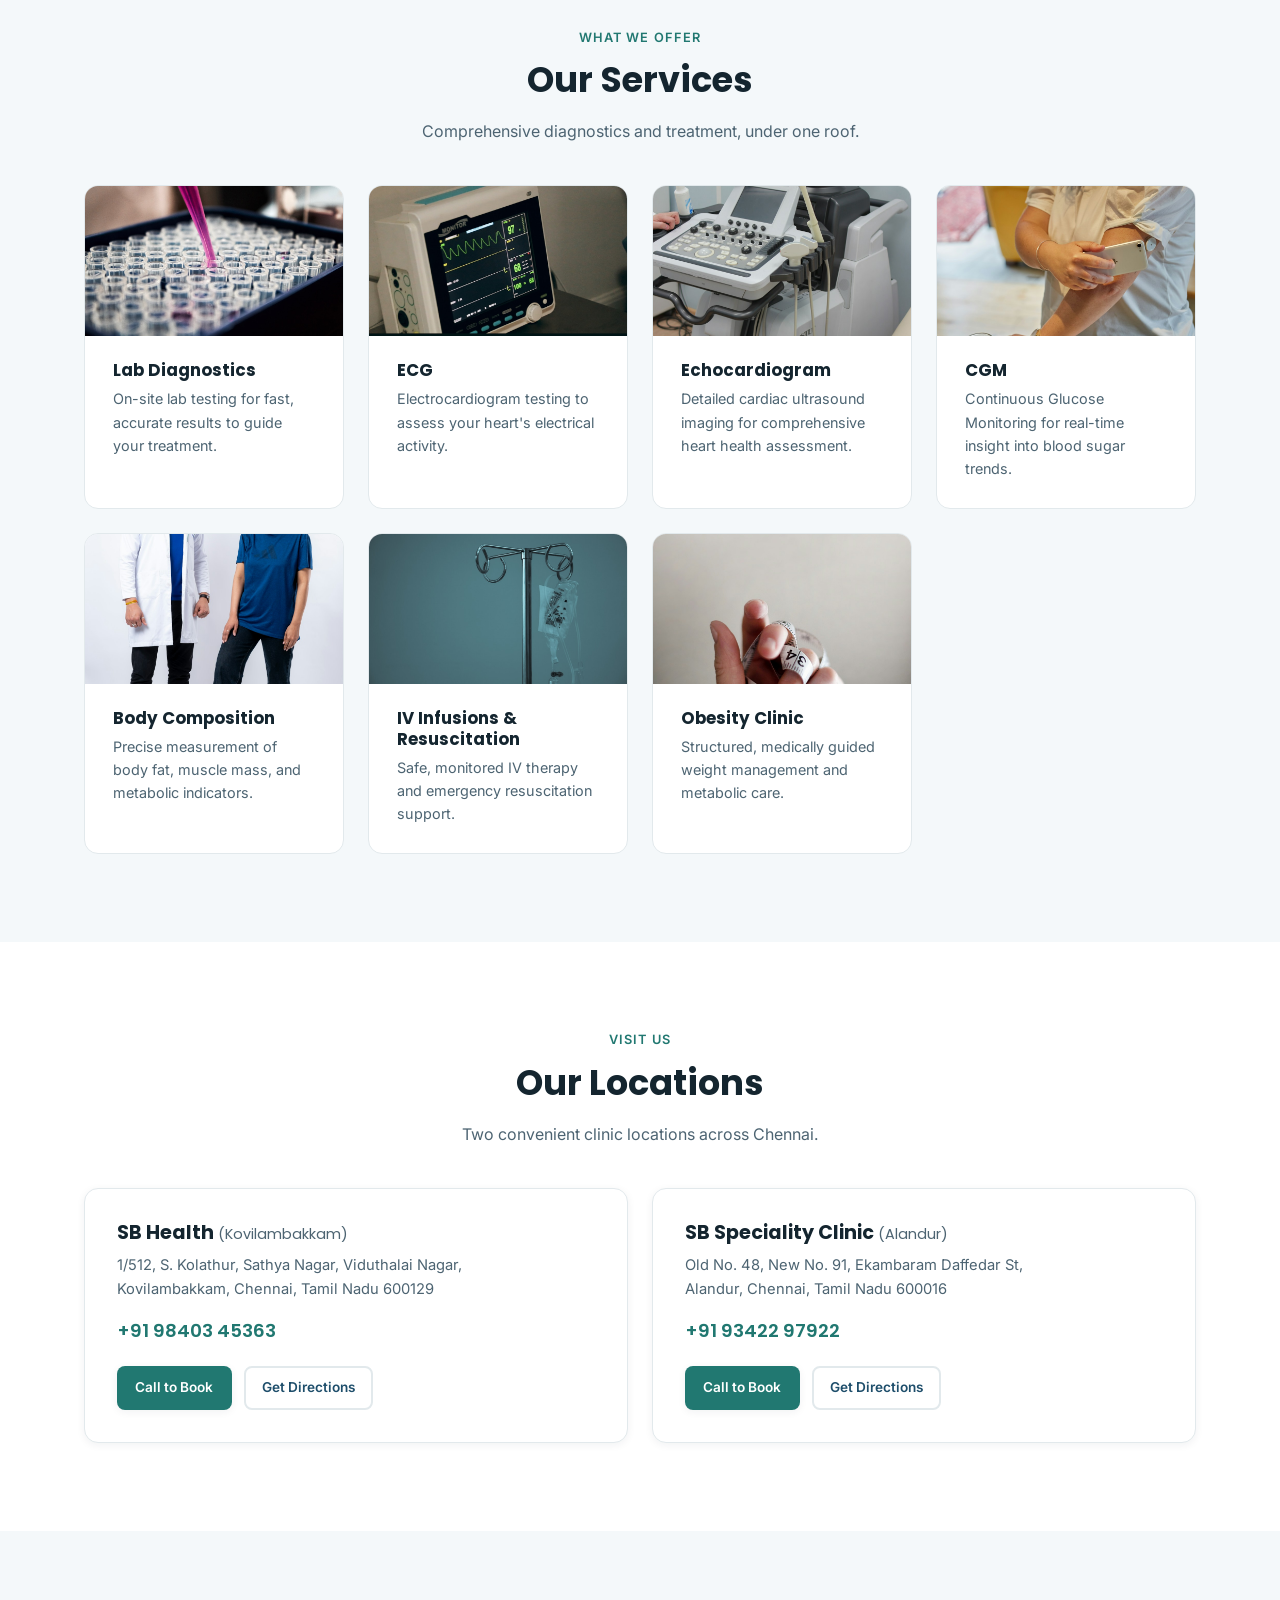
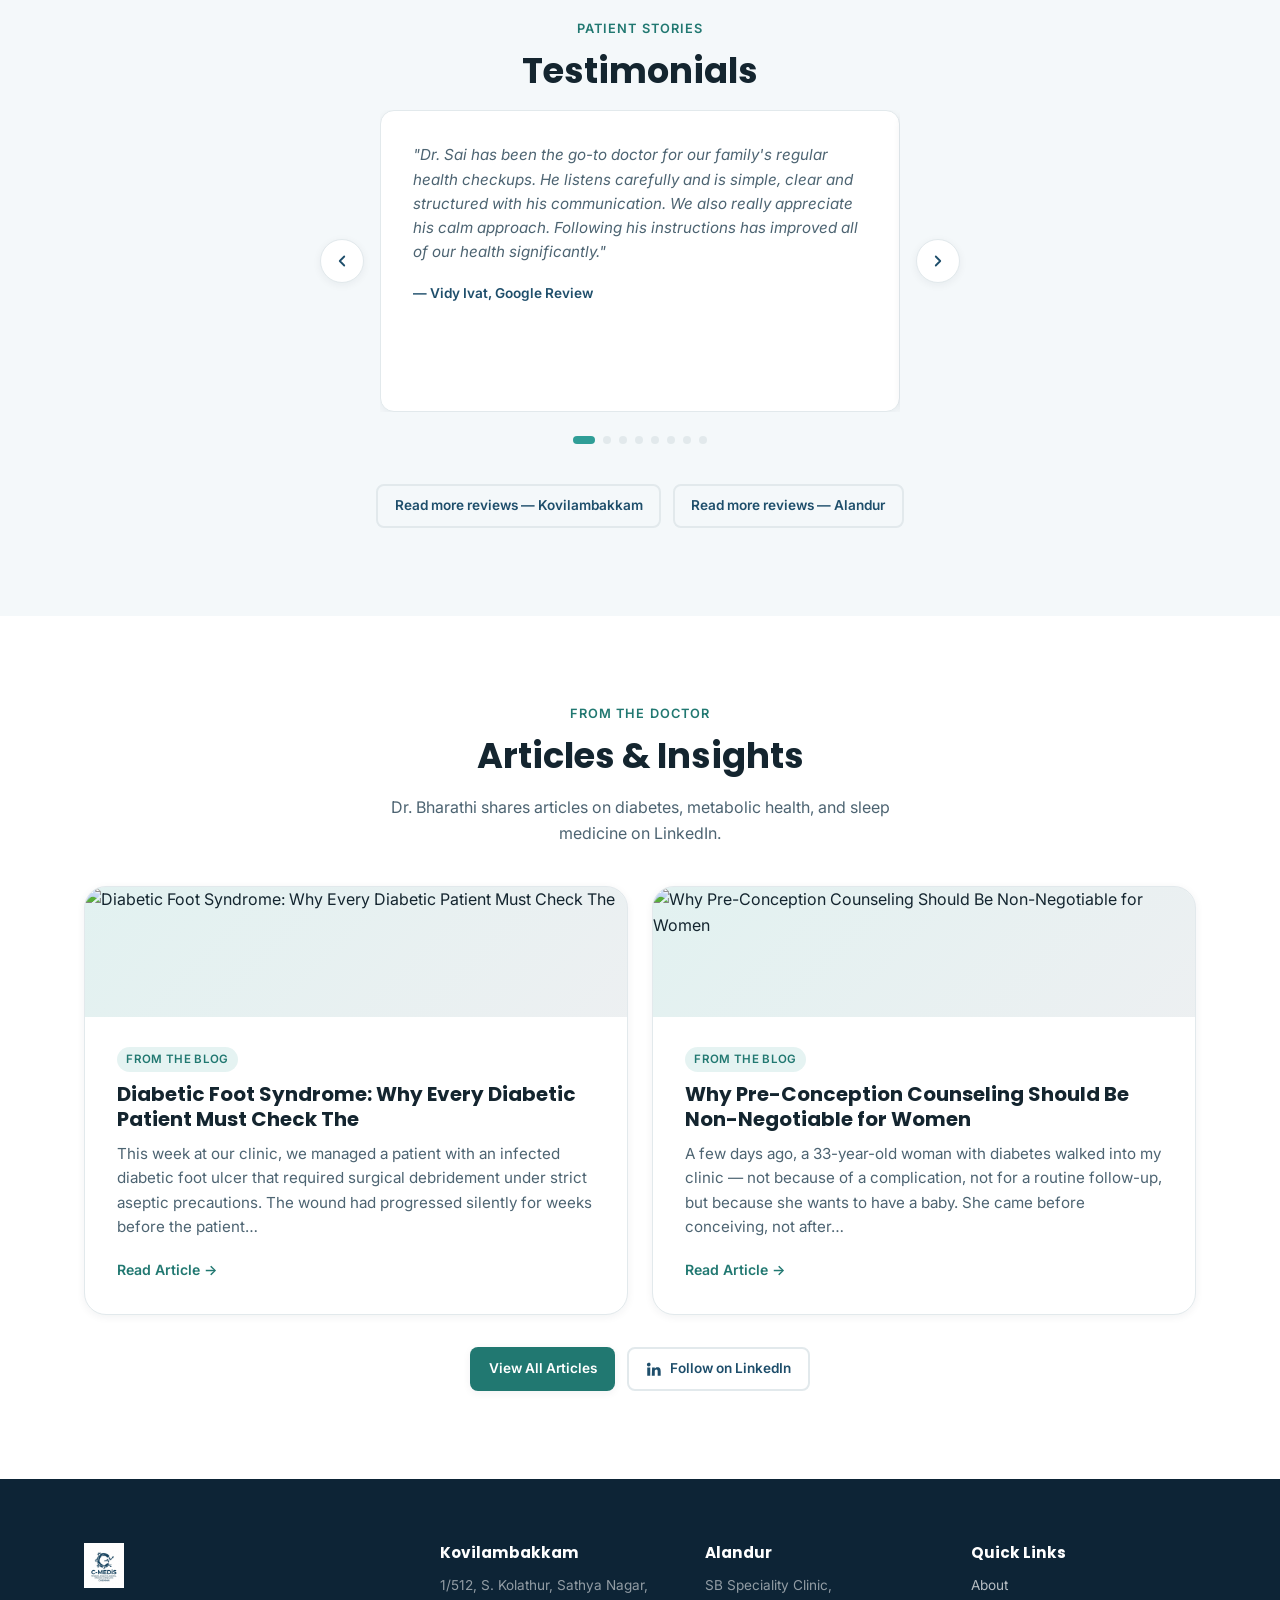
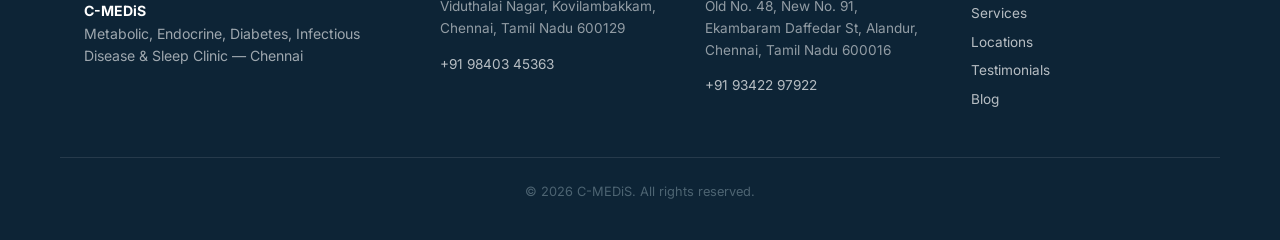
==== commit 594dd4cc: "Auto-sync: new post(s) from GoDaddy blog" ====
--- a/index.html
+++ b/index.html
@@ -296,6 +296,22 @@
 <!-- AUTO-GENERATED-POSTS-START -->
       <div class="article-card">
         <div class="article-cover" aria-hidden="true">
+          <img src="https://img1.wsimg.com/isteam/ip/66b4d00a-db44-4e66-9231-28c65bf7ae11/diabetic-foot-care-infographic-cmedis.jpg" alt="Diabetic Foot Syndrome: Why Every Diabetic Patient Must Check The">
+        </div>
+        <div class="article-body">
+          <span class="article-tag">From the Blog</span>
+          <h3>Diabetic Foot Syndrome: Why Every Diabetic Patient Must Check The</h3>
+          <p class="article-excerpt">
+            This week at our clinic, we managed a patient with an infected diabetic foot ulcer that required surgical debridement under strict aseptic precautions. The wound had progressed silently for weeks before the patient…
+          </p>
+          <div class="article-actions">
+            <a href="blog/diabetic-foot-syndrome-why-every-diabetic-patient-must-check-the.html" class="article-readmore">Read Article &rarr;</a>
+          </div>
+        </div>
+      </div>
+
+      <div class="article-card">
+        <div class="article-cover" aria-hidden="true">
           <img src="https://img1.wsimg.com/isteam/ip/66b4d00a-db44-4e66-9231-28c65bf7ae11/345494.png" alt="Why Pre-Conception Counseling Should Be Non-Negotiable for Women">
         </div>
         <div class="article-body">
@@ -309,22 +325,6 @@
           </div>
         </div>
       </div>
-
-      <div class="article-card">
-        <div class="article-cover" aria-hidden="true">
-          <img src="https://img1.wsimg.com/isteam/ip/66b4d00a-db44-4e66-9231-28c65bf7ae11/292290.png" alt="Why Skipping Your Diabetes Follow-Up Could Be Costing You More…">
-        </div>
-        <div class="article-body">
-          <span class="article-tag">From the Blog</span>
-          <h3>Why Skipping Your Diabetes Follow-Up Could Be Costing You More…</h3>
-          <p class="article-excerpt">
-            This is one of the most common things we hear at C-MEDIS from our diabetic patients. And it's understandable — when you feel well, a follow-up visit can feel like an unnecessary interruption to a busy life. But…
-          </p>
-          <div class="article-actions">
-            <a href="blog/why-skipping-your-diabetes-follow-up-could-be-costing-you-more-th.html" class="article-readmore">Read Article &rarr;</a>
-          </div>
-        </div>
-      </div>
 <!-- AUTO-GENERATED-POSTS-END -->
     </div>
 
